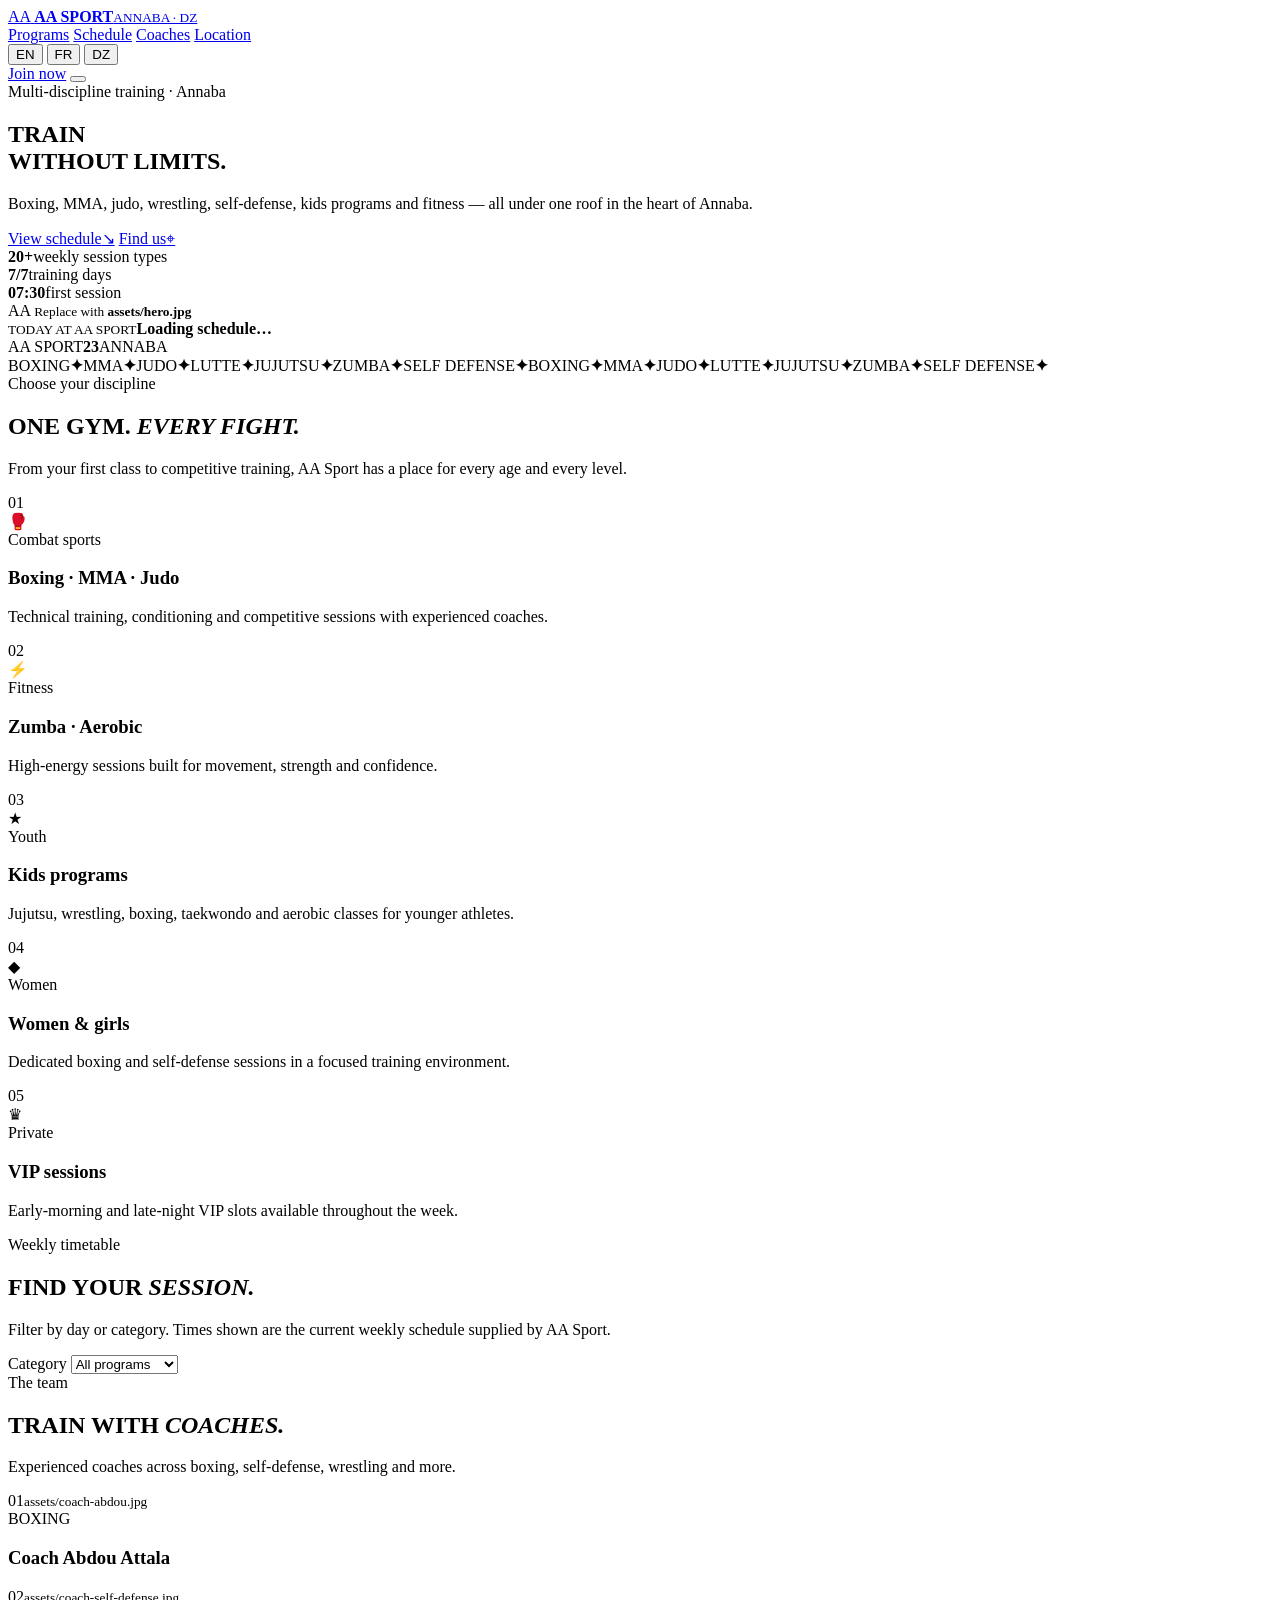
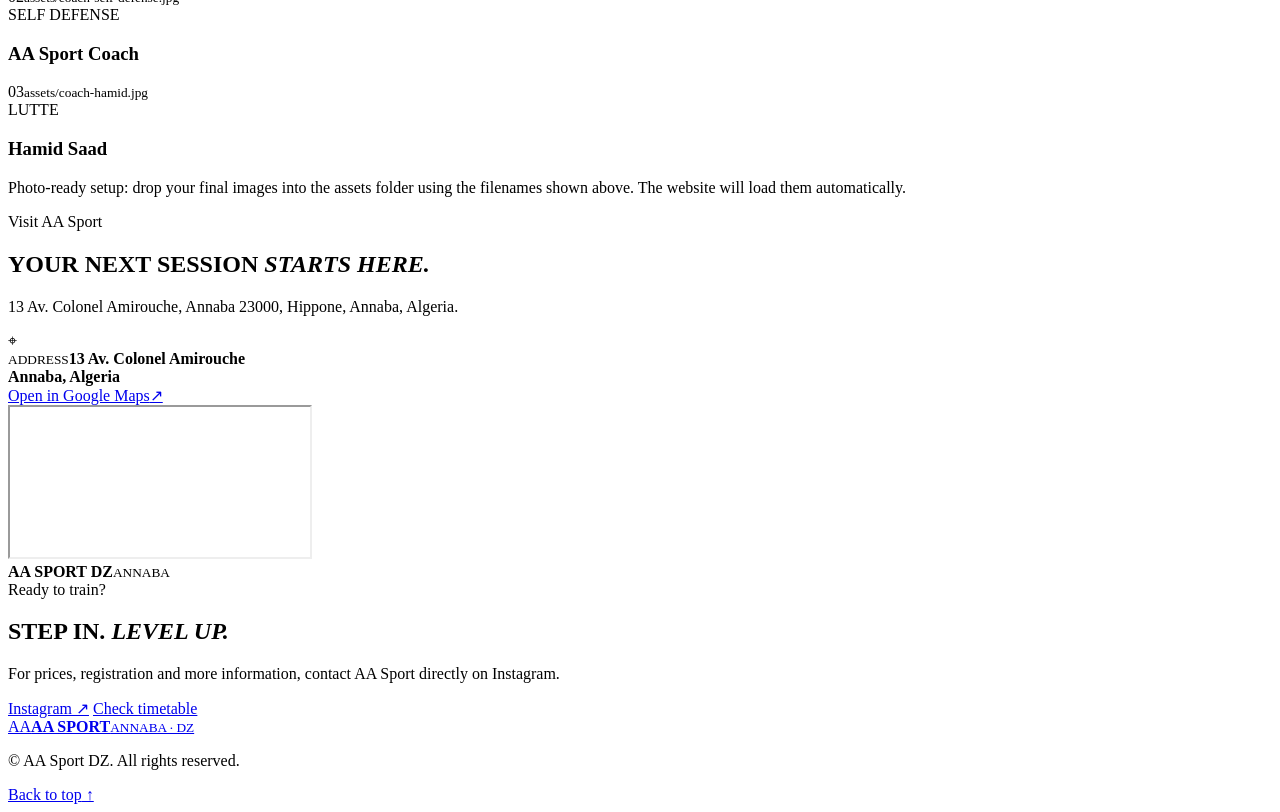
==== index.html @ ec50cbd8 "Build AA Sport DZ homepage" ====
<!DOCTYPE html>
<html lang="en" data-lang="en">
<head>
  <meta charset="UTF-8">
  <meta name="viewport" content="width=device-width, initial-scale=1.0">
  <meta name="theme-color" content="#f4c430">
  <meta name="description" content="AA Sport DZ — multi-discipline gym in Annaba, Algeria. Boxing, MMA, judo, lutte, jujutsu, self-defense, fitness, kids programs and VIP sessions.">
  <meta property="og:title" content="AA Sport DZ — Annaba">
  <meta property="og:description" content="Train stronger. Fight smarter. Multi-discipline gym in Annaba, Algeria.">
  <title>AA Sport DZ — Annaba</title>
  <link rel="preconnect" href="https://fonts.googleapis.com">
  <link rel="preconnect" href="https://fonts.gstatic.com" crossorigin>
  <link href="https://fonts.googleapis.com/css2?family=Bebas+Neue&family=DM+Sans:wght@400;500;600;700;800&display=swap" rel="stylesheet">
  <link rel="stylesheet" href="style.css">
</head>
<body>
  <div class="grain-overlay" aria-hidden="true"></div>
  <div class="ambient ambient-a" aria-hidden="true"></div>
  <div class="ambient ambient-b" aria-hidden="true"></div>

  <header class="site-header" id="top">
    <nav class="navigation shell" aria-label="Primary navigation">
      <a class="brand" href="#top" aria-label="AA Sport DZ home">
        <span class="brand-mark">AA</span>
        <span class="brand-copy"><strong>AA SPORT</strong><small>ANNABA · DZ</small></span>
      </a>

      <div class="nav-links" id="navLinks">
        <a href="#programs" data-i18n="navPrograms">Programs</a>
        <a href="#schedule" data-i18n="navSchedule">Schedule</a>
        <a href="#coaches" data-i18n="navCoaches">Coaches</a>
        <a href="#location" data-i18n="navLocation">Location</a>
      </div>

      <div class="nav-actions">
        <div class="lang-switcher" aria-label="Language selector">
          <button class="lang-btn active" data-lang="en" aria-label="English">EN</button>
          <button class="lang-btn" data-lang="fr" aria-label="Français">FR</button>
          <button class="lang-btn" data-lang="ar" aria-label="الدارجة الجزائرية">DZ</button>
        </div>
        <a class="nav-cta" href="#contact" data-i18n="joinNow">Join now</a>
        <button class="menu-toggle" id="menuToggle" aria-label="Open menu" aria-expanded="false"><span></span><span></span></button>
      </div>
    </nav>
  </header>

  <main>
    <section class="hero shell">
      <div class="hero-copy reveal">
        <div class="eyebrow"><span class="eyebrow-dot"></span><span data-i18n="heroEyebrow">Multi-discipline training · Annaba</span></div>
        <h1><span data-i18n="heroLine1">TRAIN</span><br><span class="gold" data-i18n="heroLine2">WITHOUT LIMITS.</span></h1>
        <p data-i18n="heroDesc">Boxing, MMA, judo, wrestling, self-defense, kids programs and fitness — all under one roof in the heart of Annaba.</p>
        <div class="hero-actions">
          <a href="#schedule" class="btn btn-primary"><span data-i18n="viewSchedule">View schedule</span><span aria-hidden="true">↘</span></a>
          <a href="#location" class="btn btn-ghost"><span data-i18n="findUs">Find us</span><span aria-hidden="true">⌖</span></a>
        </div>
        <div class="hero-meta">
          <div><strong>20+</strong><span data-i18n="sessionsWeek">weekly session types</span></div>
          <div><strong>7/7</strong><span data-i18n="openWeek">training days</span></div>
          <div><strong>07:30</strong><span data-i18n="firstSession">first session</span></div>
        </div>
      </div>

      <div class="hero-visual reveal">
        <div class="hero-photo image-slot" data-image="hero.jpg">
          <div class="image-placeholder">
            <span>AA</span>
            <small>Replace with <b>assets/hero.jpg</b></small>
          </div>
          <div class="hero-card">
            <span class="live-dot"></span>
            <div><small data-i18n="todayAt">TODAY AT AA SPORT</small><strong id="heroNextClass">Loading schedule…</strong></div>
          </div>
        </div>
        <div class="hero-stamp" aria-hidden="true"><span>AA SPORT</span><b>23</b><span>ANNABA</span></div>
      </div>
    </section>

    <section class="ticker" aria-hidden="true">
      <div class="ticker-track">
        <span>BOXING</span><b>✦</b><span>MMA</span><b>✦</b><span>JUDO</span><b>✦</b><span>LUTTE</span><b>✦</b><span>JUJUTSU</span><b>✦</b><span>ZUMBA</span><b>✦</b><span>SELF DEFENSE</span><b>✦</b><span>BOXING</span><b>✦</b><span>MMA</span><b>✦</b><span>JUDO</span><b>✦</b><span>LUTTE</span><b>✦</b><span>JUJUTSU</span><b>✦</b><span>ZUMBA</span><b>✦</b><span>SELF DEFENSE</span><b>✦</b>
      </div>
    </section>

    <section class="section shell" id="programs">
      <div class="section-head reveal">
        <div><span class="kicker" data-i18n="programKicker">Choose your discipline</span><h2 data-i18n="programTitle">ONE GYM. <em>EVERY FIGHT.</em></h2></div>
        <p data-i18n="programIntro">From your first class to competitive training, AA Sport has a place for every age and every level.</p>
      </div>

      <div class="program-grid">
        <article class="program-card program-card-large reveal">
          <div class="program-index">01</div><div class="program-icon">🥊</div>
          <div class="program-copy"><span data-i18n="combatLabel">Combat sports</span><h3 data-i18n="combatTitle">Boxing · MMA · Judo</h3><p data-i18n="combatText">Technical training, conditioning and competitive sessions with experienced coaches.</p></div>
        </article>
        <article class="program-card reveal">
          <div class="program-index">02</div><div class="program-icon">⚡</div>
          <div class="program-copy"><span data-i18n="fitnessLabel">Fitness</span><h3 data-i18n="fitnessTitle">Zumba · Aerobic</h3><p data-i18n="fitnessText">High-energy sessions built for movement, strength and confidence.</p></div>
        </article>
        <article class="program-card reveal">
          <div class="program-index">03</div><div class="program-icon">★</div>
          <div class="program-copy"><span data-i18n="kidsLabel">Youth</span><h3 data-i18n="kidsTitle">Kids programs</h3><p data-i18n="kidsText">Jujutsu, wrestling, boxing, taekwondo and aerobic classes for younger athletes.</p></div>
        </article>
        <article class="program-card reveal">
          <div class="program-index">04</div><div class="program-icon">◆</div>
          <div class="program-copy"><span data-i18n="womenLabel">Women</span><h3 data-i18n="womenTitle">Women & girls</h3><p data-i18n="womenText">Dedicated boxing and self-defense sessions in a focused training environment.</p></div>
        </article>
        <article class="program-card reveal">
          <div class="program-index">05</div><div class="program-icon">♛</div>
          <div class="program-copy"><span data-i18n="vipLabel">Private</span><h3 data-i18n="vipTitle">VIP sessions</h3><p data-i18n="vipText">Early-morning and late-night VIP slots available throughout the week.</p></div>
        </article>
      </div>
    </section>

    <section class="section schedule-section" id="schedule">
      <div class="shell">
        <div class="section-head schedule-heading reveal">
          <div><span class="kicker" data-i18n="scheduleKicker">Weekly timetable</span><h2 data-i18n="scheduleTitle">FIND YOUR <em>SESSION.</em></h2></div>
          <p data-i18n="scheduleIntro">Filter by day or category. Times shown are the current weekly schedule supplied by AA Sport.</p>
        </div>

        <div class="schedule-toolbar reveal">
          <div class="day-filters" id="dayFilters"></div>
          <label class="category-select">
            <span data-i18n="filterLabel">Category</span>
            <select id="categoryFilter">
              <option value="all" data-i18n="filterAll">All programs</option>
              <option value="kids" data-i18n="filterKids">Kids</option>
              <option value="women" data-i18n="filterWomen">Women / Girls</option>
              <option value="combat" data-i18n="filterCombat">Combat</option>
              <option value="fitness" data-i18n="filterFitness">Fitness</option>
              <option value="vip" data-i18n="filterVip">VIP</option>
            </select>
          </label>
        </div>

        <div class="schedule-grid reveal" id="scheduleGrid" aria-live="polite"></div>
      </div>
    </section>

    <section class="section shell" id="coaches">
      <div class="section-head reveal">
        <div><span class="kicker" data-i18n="coachesKicker">The team</span><h2 data-i18n="coachesTitle">TRAIN WITH <em>COACHES.</em></h2></div>
        <p data-i18n="coachesIntro">Experienced coaches across boxing, self-defense, wrestling and more.</p>
      </div>
      <div class="coach-grid">
        <article class="coach-card reveal">
          <div class="coach-photo image-slot" data-image="coach-abdou.jpg"><div class="image-placeholder"><span>01</span><small>assets/coach-abdou.jpg</small></div></div>
          <div class="coach-info"><span>BOXING</span><h3>Coach Abdou Attala</h3></div>
        </article>
        <article class="coach-card reveal">
          <div class="coach-photo image-slot" data-image="coach-self-defense.jpg"><div class="image-placeholder"><span>02</span><small>assets/coach-self-defense.jpg</small></div></div>
          <div class="coach-info"><span data-i18n="selfDefense">SELF DEFENSE</span><h3 data-i18n="coachPlaceholder">AA Sport Coach</h3></div>
        </article>
        <article class="coach-card reveal">
          <div class="coach-photo image-slot" data-image="coach-hamid.jpg"><div class="image-placeholder"><span>03</span><small>assets/coach-hamid.jpg</small></div></div>
          <div class="coach-info"><span>LUTTE</span><h3>Hamid Saad</h3></div>
        </article>
      </div>
      <p class="image-note reveal" data-i18n="imageNote">Photo-ready setup: drop your final images into the assets folder using the filenames shown above. The website will load them automatically.</p>
    </section>

    <section class="section location-section" id="location">
      <div class="shell location-grid">
        <div class="location-copy reveal">
          <span class="kicker" data-i18n="locationKicker">Visit AA Sport</span>
          <h2 data-i18n="locationTitle">YOUR NEXT SESSION <em>STARTS HERE.</em></h2>
          <p data-i18n="locationText">13 Av. Colonel Amirouche, Annaba 23000, Hippone, Annaba, Algeria.</p>
          <div class="address-card">
            <span class="address-icon">⌖</span>
            <div><small data-i18n="addressLabel">ADDRESS</small><strong>13 Av. Colonel Amirouche<br>Annaba, Algeria</strong></div>
          </div>
          <a class="btn btn-primary" href="https://www.google.com/maps/search/?api=1&query=13+Av.+Colonel+Amirouche,+Annaba,+Algeria" target="_blank" rel="noopener"><span data-i18n="openMaps">Open in Google Maps</span><span>↗</span></a>
        </div>
        <div class="map-wrap reveal">
          <iframe title="AA Sport DZ location map" loading="lazy" referrerpolicy="no-referrer-when-downgrade" src="https://www.google.com/maps?q=13%20Av.%20Colonel%20Amirouche%2C%20Annaba%2C%20Algeria&output=embed"></iframe>
          <div class="map-badge"><span class="live-dot"></span><b>AA SPORT DZ</b><small>ANNABA</small></div>
        </div>
      </div>
    </section>

    <section class="section contact-section shell" id="contact">
      <div class="contact-panel reveal">
        <div class="contact-copy"><span class="kicker" data-i18n="contactKicker">Ready to train?</span><h2 data-i18n="contactTitle">STEP IN. <em>LEVEL UP.</em></h2><p data-i18n="contactText">For prices, registration and more information, contact AA Sport directly on Instagram.</p></div>
        <div class="contact-actions">
          <a class="btn btn-dark" href="https://www.instagram.com/aa_sport_dz/" target="_blank" rel="noopener">Instagram <span>↗</span></a>
          <a class="btn btn-outline-dark" href="#schedule"><span data-i18n="checkTimetable">Check timetable</span></a>
        </div>
      </div>
    </section>
  </main>

  <footer class="footer">
    <div class="shell footer-inner">
      <a class="brand footer-brand" href="#top"><span class="brand-mark">AA</span><span class="brand-copy"><strong>AA SPORT</strong><small>ANNABA · DZ</small></span></a>
      <p>© <span id="year"></span> AA Sport DZ. <span data-i18n="rights">All rights reserved.</span></p>
      <a href="#top" class="back-top"><span data-i18n="backTop">Back to top</span> ↑</a>
    </div>
  </footer>

  <script src="script.js"></script>
</body>
</html>
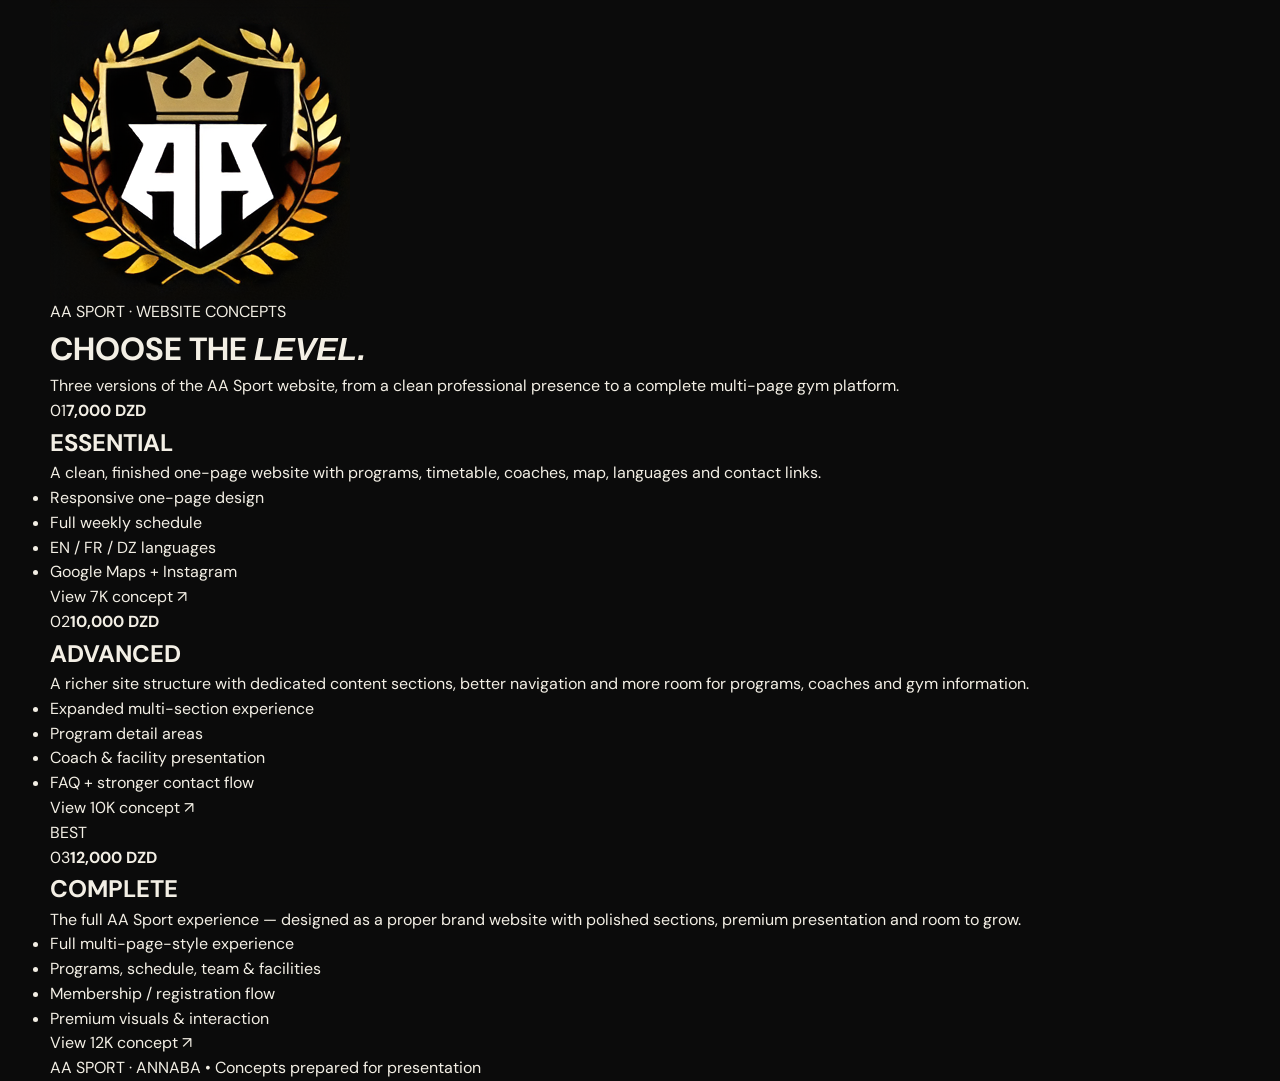
==== commit 69d4bf5c: "Turn root into AA Sport package selector" ====
--- a/index.html
+++ b/index.html
@@ -1,203 +1,54 @@
 <!DOCTYPE html>
-<html lang="en" data-lang="en">
+<html lang="en">
 <head>
   <meta charset="UTF-8">
-  <meta name="viewport" content="width=device-width, initial-scale=1.0">
-  <meta name="theme-color" content="#f4c430">
-  <meta name="description" content="AA Sport DZ — multi-discipline gym in Annaba, Algeria. Boxing, MMA, judo, lutte, jujutsu, self-defense, fitness, kids programs and VIP sessions.">
-  <meta property="og:title" content="AA Sport DZ — Annaba">
-  <meta property="og:description" content="Train stronger. Fight smarter. Multi-discipline gym in Annaba, Algeria.">
-  <title>AA Sport DZ — Annaba</title>
+  <meta name="viewport" content="width=device-width,initial-scale=1">
+  <meta name="theme-color" content="#090909">
+  <meta name="description" content="AA Sport website concept options">
+  <link rel="icon" href="assets/favicon.jpg">
+  <title>AA Sport — Website Concepts</title>
   <link rel="preconnect" href="https://fonts.googleapis.com">
   <link rel="preconnect" href="https://fonts.gstatic.com" crossorigin>
   <link href="https://fonts.googleapis.com/css2?family=Bebas+Neue&family=DM+Sans:wght@400;500;600;700;800&display=swap" rel="stylesheet">
   <link rel="stylesheet" href="style.css">
 </head>
-<body>
-  <div class="grain-overlay" aria-hidden="true"></div>
-  <div class="ambient ambient-a" aria-hidden="true"></div>
-  <div class="ambient ambient-b" aria-hidden="true"></div>
+<body class="chooser-page">
+  <main class="chooser shell">
+    <header class="chooser-head">
+      <img src="assets/Icon.png" class="chooser-logo" alt="AA Sport logo">
+      <span class="chooser-kicker">AA SPORT · WEBSITE CONCEPTS</span>
+      <h1>CHOOSE THE <em>LEVEL.</em></h1>
+      <p>Three versions of the AA Sport website, from a clean professional presence to a complete multi-page gym platform.</p>
+    </header>
 
-  <header class="site-header" id="top">
-    <nav class="navigation shell" aria-label="Primary navigation">
-      <a class="brand" href="#top" aria-label="AA Sport DZ home">
-        <span class="brand-mark">AA</span>
-        <span class="brand-copy"><strong>AA SPORT</strong><small>ANNABA · DZ</small></span>
+    <section class="package-grid" aria-label="Website packages">
+      <a class="package-card" href="basic.html">
+        <div class="package-top"><span>01</span><strong>7,000 DZD</strong></div>
+        <h2>ESSENTIAL</h2>
+        <p>A clean, finished one-page website with programs, timetable, coaches, map, languages and contact links.</p>
+        <ul><li>Responsive one-page design</li><li>Full weekly schedule</li><li>EN / FR / DZ languages</li><li>Google Maps + Instagram</li></ul>
+        <span class="package-open">View 7K concept ↗</span>
       </a>
 
-      <div class="nav-links" id="navLinks">
-        <a href="#programs" data-i18n="navPrograms">Programs</a>
-        <a href="#schedule" data-i18n="navSchedule">Schedule</a>
-        <a href="#coaches" data-i18n="navCoaches">Coaches</a>
-        <a href="#location" data-i18n="navLocation">Location</a>
-      </div>
+      <a class="package-card package-mid" href="advanced.html">
+        <div class="package-top"><span>02</span><strong>10,000 DZD</strong></div>
+        <h2>ADVANCED</h2>
+        <p>A richer site structure with dedicated content sections, better navigation and more room for programs, coaches and gym information.</p>
+        <ul><li>Expanded multi-section experience</li><li>Program detail areas</li><li>Coach & facility presentation</li><li>FAQ + stronger contact flow</li></ul>
+        <span class="package-open">View 10K concept ↗</span>
+      </a>
 
-      <div class="nav-actions">
-        <div class="lang-switcher" aria-label="Language selector">
-          <button class="lang-btn active" data-lang="en" aria-label="English">EN</button>
-          <button class="lang-btn" data-lang="fr" aria-label="Français">FR</button>
-          <button class="lang-btn" data-lang="ar" aria-label="الدارجة الجزائرية">DZ</button>
-        </div>
-        <a class="nav-cta" href="#contact" data-i18n="joinNow">Join now</a>
-        <button class="menu-toggle" id="menuToggle" aria-label="Open menu" aria-expanded="false"><span></span><span></span></button>
-      </div>
-    </nav>
-  </header>
-
-  <main>
-    <section class="hero shell">
-      <div class="hero-copy reveal">
-        <div class="eyebrow"><span class="eyebrow-dot"></span><span data-i18n="heroEyebrow">Multi-discipline training · Annaba</span></div>
-        <h1><span data-i18n="heroLine1">TRAIN</span><br><span class="gold" data-i18n="heroLine2">WITHOUT LIMITS.</span></h1>
-        <p data-i18n="heroDesc">Boxing, MMA, judo, wrestling, self-defense, kids programs and fitness — all under one roof in the heart of Annaba.</p>
-        <div class="hero-actions">
-          <a href="#schedule" class="btn btn-primary"><span data-i18n="viewSchedule">View schedule</span><span aria-hidden="true">↘</span></a>
-          <a href="#location" class="btn btn-ghost"><span data-i18n="findUs">Find us</span><span aria-hidden="true">⌖</span></a>
-        </div>
-        <div class="hero-meta">
-          <div><strong>20+</strong><span data-i18n="sessionsWeek">weekly session types</span></div>
-          <div><strong>7/7</strong><span data-i18n="openWeek">training days</span></div>
-          <div><strong>07:30</strong><span data-i18n="firstSession">first session</span></div>
-        </div>
-      </div>
-
-      <div class="hero-visual reveal">
-        <div class="hero-photo image-slot" data-image="hero.jpg">
-          <div class="image-placeholder">
-            <span>AA</span>
-            <small>Replace with <b>assets/hero.jpg</b></small>
-          </div>
-          <div class="hero-card">
-            <span class="live-dot"></span>
-            <div><small data-i18n="todayAt">TODAY AT AA SPORT</small><strong id="heroNextClass">Loading schedule…</strong></div>
-          </div>
-        </div>
-        <div class="hero-stamp" aria-hidden="true"><span>AA SPORT</span><b>23</b><span>ANNABA</span></div>
-      </div>
+      <a class="package-card package-best" href="premium.html">
+        <div class="best-badge">BEST</div>
+        <div class="package-top"><span>03</span><strong>12,000 DZD</strong></div>
+        <h2>COMPLETE</h2>
+        <p>The full AA Sport experience — designed as a proper brand website with polished sections, premium presentation and room to grow.</p>
+        <ul><li>Full multi-page-style experience</li><li>Programs, schedule, team & facilities</li><li>Membership / registration flow</li><li>Premium visuals & interaction</li></ul>
+        <span class="package-open">View 12K concept ↗</span>
+      </a>
     </section>
 
-    <section class="ticker" aria-hidden="true">
-      <div class="ticker-track">
-        <span>BOXING</span><b>✦</b><span>MMA</span><b>✦</b><span>JUDO</span><b>✦</b><span>LUTTE</span><b>✦</b><span>JUJUTSU</span><b>✦</b><span>ZUMBA</span><b>✦</b><span>SELF DEFENSE</span><b>✦</b><span>BOXING</span><b>✦</b><span>MMA</span><b>✦</b><span>JUDO</span><b>✦</b><span>LUTTE</span><b>✦</b><span>JUJUTSU</span><b>✦</b><span>ZUMBA</span><b>✦</b><span>SELF DEFENSE</span><b>✦</b>
-      </div>
-    </section>
-
-    <section class="section shell" id="programs">
-      <div class="section-head reveal">
-        <div><span class="kicker" data-i18n="programKicker">Choose your discipline</span><h2 data-i18n="programTitle">ONE GYM. <em>EVERY FIGHT.</em></h2></div>
-        <p data-i18n="programIntro">From your first class to competitive training, AA Sport has a place for every age and every level.</p>
-      </div>
-
-      <div class="program-grid">
-        <article class="program-card program-card-large reveal">
-          <div class="program-index">01</div><div class="program-icon">🥊</div>
-          <div class="program-copy"><span data-i18n="combatLabel">Combat sports</span><h3 data-i18n="combatTitle">Boxing · MMA · Judo</h3><p data-i18n="combatText">Technical training, conditioning and competitive sessions with experienced coaches.</p></div>
-        </article>
-        <article class="program-card reveal">
-          <div class="program-index">02</div><div class="program-icon">⚡</div>
-          <div class="program-copy"><span data-i18n="fitnessLabel">Fitness</span><h3 data-i18n="fitnessTitle">Zumba · Aerobic</h3><p data-i18n="fitnessText">High-energy sessions built for movement, strength and confidence.</p></div>
-        </article>
-        <article class="program-card reveal">
-          <div class="program-index">03</div><div class="program-icon">★</div>
-          <div class="program-copy"><span data-i18n="kidsLabel">Youth</span><h3 data-i18n="kidsTitle">Kids programs</h3><p data-i18n="kidsText">Jujutsu, wrestling, boxing, taekwondo and aerobic classes for younger athletes.</p></div>
-        </article>
-        <article class="program-card reveal">
-          <div class="program-index">04</div><div class="program-icon">◆</div>
-          <div class="program-copy"><span data-i18n="womenLabel">Women</span><h3 data-i18n="womenTitle">Women & girls</h3><p data-i18n="womenText">Dedicated boxing and self-defense sessions in a focused training environment.</p></div>
-        </article>
-        <article class="program-card reveal">
-          <div class="program-index">05</div><div class="program-icon">♛</div>
-          <div class="program-copy"><span data-i18n="vipLabel">Private</span><h3 data-i18n="vipTitle">VIP sessions</h3><p data-i18n="vipText">Early-morning and late-night VIP slots available throughout the week.</p></div>
-        </article>
-      </div>
-    </section>
-
-    <section class="section schedule-section" id="schedule">
-      <div class="shell">
-        <div class="section-head schedule-heading reveal">
-          <div><span class="kicker" data-i18n="scheduleKicker">Weekly timetable</span><h2 data-i18n="scheduleTitle">FIND YOUR <em>SESSION.</em></h2></div>
-          <p data-i18n="scheduleIntro">Filter by day or category. Times shown are the current weekly schedule supplied by AA Sport.</p>
-        </div>
-
-        <div class="schedule-toolbar reveal">
-          <div class="day-filters" id="dayFilters"></div>
-          <label class="category-select">
-            <span data-i18n="filterLabel">Category</span>
-            <select id="categoryFilter">
-              <option value="all" data-i18n="filterAll">All programs</option>
-              <option value="kids" data-i18n="filterKids">Kids</option>
-              <option value="women" data-i18n="filterWomen">Women / Girls</option>
-              <option value="combat" data-i18n="filterCombat">Combat</option>
-              <option value="fitness" data-i18n="filterFitness">Fitness</option>
-              <option value="vip" data-i18n="filterVip">VIP</option>
-            </select>
-          </label>
-        </div>
-
-        <div class="schedule-grid reveal" id="scheduleGrid" aria-live="polite"></div>
-      </div>
-    </section>
-
-    <section class="section shell" id="coaches">
-      <div class="section-head reveal">
-        <div><span class="kicker" data-i18n="coachesKicker">The team</span><h2 data-i18n="coachesTitle">TRAIN WITH <em>COACHES.</em></h2></div>
-        <p data-i18n="coachesIntro">Experienced coaches across boxing, self-defense, wrestling and more.</p>
-      </div>
-      <div class="coach-grid">
-        <article class="coach-card reveal">
-          <div class="coach-photo image-slot" data-image="coach-abdou.jpg"><div class="image-placeholder"><span>01</span><small>assets/coach-abdou.jpg</small></div></div>
-          <div class="coach-info"><span>BOXING</span><h3>Coach Abdou Attala</h3></div>
-        </article>
-        <article class="coach-card reveal">
-          <div class="coach-photo image-slot" data-image="coach-self-defense.jpg"><div class="image-placeholder"><span>02</span><small>assets/coach-self-defense.jpg</small></div></div>
-          <div class="coach-info"><span data-i18n="selfDefense">SELF DEFENSE</span><h3 data-i18n="coachPlaceholder">AA Sport Coach</h3></div>
-        </article>
-        <article class="coach-card reveal">
-          <div class="coach-photo image-slot" data-image="coach-hamid.jpg"><div class="image-placeholder"><span>03</span><small>assets/coach-hamid.jpg</small></div></div>
-          <div class="coach-info"><span>LUTTE</span><h3>Hamid Saad</h3></div>
-        </article>
-      </div>
-      <p class="image-note reveal" data-i18n="imageNote">Photo-ready setup: drop your final images into the assets folder using the filenames shown above. The website will load them automatically.</p>
-    </section>
-
-    <section class="section location-section" id="location">
-      <div class="shell location-grid">
-        <div class="location-copy reveal">
-          <span class="kicker" data-i18n="locationKicker">Visit AA Sport</span>
-          <h2 data-i18n="locationTitle">YOUR NEXT SESSION <em>STARTS HERE.</em></h2>
-          <p data-i18n="locationText">13 Av. Colonel Amirouche, Annaba 23000, Hippone, Annaba, Algeria.</p>
-          <div class="address-card">
-            <span class="address-icon">⌖</span>
-            <div><small data-i18n="addressLabel">ADDRESS</small><strong>13 Av. Colonel Amirouche<br>Annaba, Algeria</strong></div>
-          </div>
-          <a class="btn btn-primary" href="https://www.google.com/maps/search/?api=1&query=13+Av.+Colonel+Amirouche,+Annaba,+Algeria" target="_blank" rel="noopener"><span data-i18n="openMaps">Open in Google Maps</span><span>↗</span></a>
-        </div>
-        <div class="map-wrap reveal">
-          <iframe title="AA Sport DZ location map" loading="lazy" referrerpolicy="no-referrer-when-downgrade" src="https://www.google.com/maps?q=13%20Av.%20Colonel%20Amirouche%2C%20Annaba%2C%20Algeria&output=embed"></iframe>
-          <div class="map-badge"><span class="live-dot"></span><b>AA SPORT DZ</b><small>ANNABA</small></div>
-        </div>
-      </div>
-    </section>
-
-    <section class="section contact-section shell" id="contact">
-      <div class="contact-panel reveal">
-        <div class="contact-copy"><span class="kicker" data-i18n="contactKicker">Ready to train?</span><h2 data-i18n="contactTitle">STEP IN. <em>LEVEL UP.</em></h2><p data-i18n="contactText">For prices, registration and more information, contact AA Sport directly on Instagram.</p></div>
-        <div class="contact-actions">
-          <a class="btn btn-dark" href="https://www.instagram.com/aa_sport_dz/" target="_blank" rel="noopener">Instagram <span>↗</span></a>
-          <a class="btn btn-outline-dark" href="#schedule"><span data-i18n="checkTimetable">Check timetable</span></a>
-        </div>
-      </div>
-    </section>
+    <footer class="chooser-foot">AA SPORT · ANNABA <span>•</span> Concepts prepared for presentation</footer>
   </main>
-
-  <footer class="footer">
-    <div class="shell footer-inner">
-      <a class="brand footer-brand" href="#top"><span class="brand-mark">AA</span><span class="brand-copy"><strong>AA SPORT</strong><small>ANNABA · DZ</small></span></a>
-      <p>© <span id="year"></span> AA Sport DZ. <span data-i18n="rights">All rights reserved.</span></p>
-      <a href="#top" class="back-top"><span data-i18n="backTop">Back to top</span> ↑</a>
-    </div>
-  </footer>
-
-  <script src="script.js"></script>
 </body>
-</html>
+</html>
--- a/style.css
+++ b/style.css
@@ -0,0 +1,276 @@
+:root {
+  --bg: #0b0b0b;
+  --bg-soft: #121212;
+  --surface: #171717;
+  --surface-2: #202020;
+  --white: #fffdf7;
+  --text: #f3efe5;
+  --text-soft: #b7b0a2;
+  --muted: #81796c;
+  --gold: #f5c842;
+  --gold-2: #dba81d;
+  --gold-soft: rgba(245, 200, 66, .14);
+  --gold-faint: rgba(245, 200, 66, .06);
+  --line: rgba(255,255,255,.09);
+  --line-strong: rgba(245,200,66,.28);
+  --shadow: 0 24px 80px rgba(0,0,0,.36);
+  --shadow-gold: 0 18px 60px rgba(245,200,66,.18);
+  --radius-sm: 10px;
+  --radius: 18px;
+  --radius-lg: 28px;
+  --pill: 999px;
+  --display: 'Bebas Neue', Impact, sans-serif;
+  --body: 'DM Sans', 'Segoe UI', sans-serif;
+  --ease: .35s cubic-bezier(.22,.61,.36,1);
+  --bounce: .45s cubic-bezier(.34,1.56,.64,1);
+}
+
+*,*::before,*::after{box-sizing:border-box;margin:0;padding:0}
+html{scroll-behavior:smooth;background:var(--bg);scroll-padding-top:100px}
+body{font-family:var(--body);background:var(--bg);color:var(--text);line-height:1.55;overflow-x:hidden;-webkit-font-smoothing:antialiased}
+a{color:inherit;text-decoration:none}
+button,input,select{font:inherit}
+button{color:inherit}
+img{display:block;max-width:100%}
+::selection{background:var(--gold);color:#111}
+::-webkit-scrollbar{width:8px}
+::-webkit-scrollbar-track{background:#0a0a0a}
+::-webkit-scrollbar-thumb{background:#3b3423;border-radius:20px}
+::-webkit-scrollbar-thumb:hover{background:var(--gold-2)}
+
+.shell{width:min(1180px,calc(100% - 40px));margin-inline:auto;position:relative;z-index:2}
+.grain-overlay{position:fixed;inset:0;pointer-events:none;z-index:99;opacity:.035;mix-blend-mode:screen;background-image:url("data:image/svg+xml,%3Csvg viewBox='0 0 256 256' xmlns='http://www.w3.org/2000/svg'%3E%3Cfilter id='n'%3E%3CfeTurbulence type='fractalNoise' baseFrequency='.8' numOctaves='4' stitchTiles='stitch'/%3E%3C/filter%3E%3Crect width='100%25' height='100%25' filter='url(%23n)'/%3E%3C/svg%3E")}
+.ambient{position:fixed;border-radius:50%;filter:blur(110px);pointer-events:none;opacity:.1;z-index:0}
+.ambient-a{width:420px;height:420px;background:var(--gold);right:-180px;top:110px}
+.ambient-b{width:300px;height:300px;background:#8d6110;left:-160px;top:680px}
+
+.site-header{position:fixed;left:0;right:0;top:18px;z-index:50;pointer-events:none}
+.navigation{height:70px;display:flex;align-items:center;justify-content:space-between;gap:24px;padding:9px 10px 9px 13px;border:1px solid var(--line);background:rgba(12,12,12,.72);backdrop-filter:blur(20px);-webkit-backdrop-filter:blur(20px);border-radius:var(--pill);box-shadow:0 14px 50px rgba(0,0,0,.28);pointer-events:auto}
+.brand{display:flex;align-items:center;gap:10px;min-width:max-content}
+.brand-mark{display:grid;place-items:center;width:46px;height:46px;border-radius:50%;font-family:var(--display);font-size:1.5rem;letter-spacing:.02em;background:linear-gradient(145deg,#ffe984,var(--gold-2));color:#111;box-shadow:inset 0 1px 0 rgba(255,255,255,.65),0 8px 25px rgba(245,200,66,.14);border:1px solid #f7dc6b}
+.brand-copy{display:flex;flex-direction:column;line-height:1}
+.brand-copy strong{font-size:.92rem;letter-spacing:.08em}
+.brand-copy small{font-size:.58rem;letter-spacing:.18em;color:var(--muted);margin-top:5px}
+.nav-links{display:flex;align-items:center;gap:4px;margin-left:auto}
+.nav-links a{font-size:.82rem;color:var(--text-soft);font-weight:600;padding:10px 14px;border-radius:var(--pill);transition:var(--ease)}
+.nav-links a:hover{background:var(--surface-2);color:var(--white)}
+.nav-actions{display:flex;align-items:center;gap:8px}
+.lang-switcher{display:flex;align-items:center;padding:4px;background:#0d0d0d;border:1px solid var(--line);border-radius:var(--pill)}
+.lang-btn{border:0;background:transparent;padding:7px 9px;border-radius:var(--pill);font-size:.67rem;font-weight:800;letter-spacing:.05em;color:var(--muted);cursor:pointer;transition:var(--ease)}
+.lang-btn:hover{color:var(--white)}
+.lang-btn.active{background:var(--gold);color:#111}
+.nav-cta{padding:12px 18px;border-radius:var(--pill);font-size:.8rem;font-weight:800;background:var(--gold);color:#111;transition:var(--ease)}
+.nav-cta:hover{transform:translateY(-1px);background:#ffda58;box-shadow:0 8px 30px rgba(245,200,66,.25)}
+.menu-toggle{display:none;width:44px;height:44px;border:0;border-radius:50%;background:var(--surface-2);cursor:pointer;place-content:center;gap:5px}
+.menu-toggle span{display:block;width:18px;height:1.5px;background:var(--white);transition:var(--ease)}
+
+.hero{min-height:100svh;display:grid;grid-template-columns:1.04fr .96fr;align-items:center;gap:64px;padding-top:145px;padding-bottom:80px}
+.hero-copy{padding-top:14px}
+.eyebrow,.kicker{display:inline-flex;align-items:center;gap:10px;text-transform:uppercase;letter-spacing:.16em;font-size:.7rem;font-weight:800;color:var(--gold)}
+.eyebrow{margin-bottom:20px}
+.eyebrow-dot,.live-dot{width:7px;height:7px;border-radius:50%;background:var(--gold);box-shadow:0 0 0 5px var(--gold-soft)}
+.hero h1,.section-head h2,.location-copy h2,.contact-copy h2{font-family:var(--display);font-weight:400;line-height:.88;letter-spacing:.01em}
+.hero h1{font-size:clamp(4.8rem,9vw,8.8rem);margin-bottom:26px;max-width:800px}
+.gold,.section-head h2 em,.location-copy h2 em,.contact-copy h2 em{color:var(--gold);font-style:normal}
+.hero-copy>p{font-size:1.02rem;color:var(--text-soft);max-width:590px;line-height:1.8}
+.hero-actions{display:flex;gap:12px;flex-wrap:wrap;margin-top:32px}
+.btn{display:inline-flex;align-items:center;justify-content:center;gap:12px;min-height:52px;padding:0 23px;border-radius:var(--pill);font-size:.84rem;font-weight:800;transition:var(--ease);border:1px solid transparent}
+.btn-primary{background:var(--gold);color:#111;box-shadow:var(--shadow-gold)}
+.btn-primary:hover{transform:translateY(-2px);background:#ffdb61;box-shadow:0 20px 70px rgba(245,200,66,.25)}
+.btn-ghost{border-color:var(--line);background:rgba(255,255,255,.025);color:var(--white)}
+.btn-ghost:hover{border-color:var(--line-strong);background:var(--gold-faint)}
+.btn-dark{background:#111;color:#fff}
+.btn-outline-dark{border-color:rgba(17,17,17,.2);color:#111}
+.btn-outline-dark:hover{background:rgba(17,17,17,.08)}
+.hero-meta{display:flex;gap:28px;margin-top:44px;padding-top:25px;border-top:1px solid var(--line);max-width:590px}
+.hero-meta div{display:flex;flex-direction:column;gap:3px}
+.hero-meta strong{font-family:var(--display);font-size:1.75rem;font-weight:400;color:var(--white);letter-spacing:.04em}
+.hero-meta span{font-size:.69rem;color:var(--muted);text-transform:uppercase;letter-spacing:.08em}
+.hero-visual{position:relative;min-width:0}
+.hero-photo{position:relative;min-height:650px;border-radius:var(--radius-lg);overflow:hidden;border:1px solid var(--line-strong);background:linear-gradient(160deg,#2a2519,#111 48%,#1a1508);box-shadow:var(--shadow)}
+.hero-photo::before{content:"";position:absolute;inset:0;background:linear-gradient(to top,rgba(0,0,0,.82),transparent 55%),radial-gradient(circle at 75% 18%,rgba(245,200,66,.16),transparent 35%);z-index:1;pointer-events:none}
+.image-slot.has-image{background-position:center;background-size:cover;background-repeat:no-repeat}
+.image-slot.has-image .image-placeholder{opacity:0}
+.image-placeholder{position:absolute;inset:0;display:grid;place-content:center;text-align:center;gap:8px;color:var(--muted);transition:opacity .4s ease}
+.image-placeholder span{font-family:var(--display);font-size:7rem;line-height:1;color:rgba(245,200,66,.13)}
+.image-placeholder small{font-size:.68rem;letter-spacing:.08em;text-transform:uppercase}
+.image-placeholder b{color:var(--gold);font-weight:700}
+.hero-card{position:absolute;left:24px;right:24px;bottom:24px;z-index:3;display:flex;align-items:center;gap:14px;padding:17px 18px;border:1px solid rgba(255,255,255,.13);border-radius:16px;background:rgba(8,8,8,.6);backdrop-filter:blur(18px)}
+.hero-card>div{display:flex;flex-direction:column;gap:4px}
+.hero-card small{font-size:.6rem;letter-spacing:.14em;color:var(--text-soft)}
+.hero-card strong{font-size:.93rem}
+.hero-stamp{position:absolute;width:112px;height:112px;right:-24px;top:58px;border-radius:50%;background:var(--gold);color:#111;display:flex;flex-direction:column;align-items:center;justify-content:center;transform:rotate(8deg);box-shadow:0 20px 50px rgba(0,0,0,.3);border:4px solid #111;outline:1px solid var(--gold)}
+.hero-stamp span{font-size:.55rem;font-weight:900;letter-spacing:.12em}
+.hero-stamp b{font-family:var(--display);font-size:2.6rem;line-height:.9;font-weight:400}
+
+.ticker{overflow:hidden;background:var(--gold);color:#111;border-block:1px solid rgba(0,0,0,.12);transform:rotate(-1deg) scale(1.02);transform-origin:center;padding:12px 0}
+.ticker-track{width:max-content;display:flex;align-items:center;gap:24px;animation:ticker 28s linear infinite;font-family:var(--display);font-size:1.45rem;letter-spacing:.08em}
+.ticker-track b{font-family:var(--body);font-size:.7rem}
+@keyframes ticker{to{transform:translateX(-50%)}}
+
+.section{padding:110px 0}
+.section-head{display:flex;align-items:end;justify-content:space-between;gap:40px;margin-bottom:48px}
+.section-head>div{max-width:760px}
+.section-head h2,.location-copy h2,.contact-copy h2{font-size:clamp(3.6rem,7vw,6.3rem);margin-top:10px}
+.section-head>p{max-width:380px;color:var(--text-soft);font-size:.92rem;line-height:1.75;margin-bottom:4px}
+.program-grid{display:grid;grid-template-columns:repeat(2,1fr);gap:14px}
+.program-card{position:relative;min-height:260px;padding:26px;border:1px solid var(--line);border-radius:var(--radius);background:linear-gradient(150deg,rgba(255,255,255,.04),rgba(255,255,255,.015));overflow:hidden;transition:var(--ease);display:flex;flex-direction:column;justify-content:space-between}
+.program-card::after{content:"";position:absolute;width:180px;height:180px;border-radius:50%;right:-110px;bottom:-120px;background:var(--gold);filter:blur(25px);opacity:.06;transition:var(--ease)}
+.program-card:hover{transform:translateY(-4px);border-color:var(--line-strong);background:linear-gradient(150deg,var(--gold-faint),rgba(255,255,255,.02))}
+.program-card:hover::after{opacity:.13;transform:scale(1.35)}
+.program-card-large{grid-row:span 2;min-height:534px;background:linear-gradient(150deg,rgba(245,200,66,.13),rgba(255,255,255,.02))}
+.program-index{position:absolute;top:22px;right:24px;font-family:var(--display);color:var(--muted);font-size:1.1rem}
+.program-icon{font-size:2rem;filter:grayscale(.25)}
+.program-card-large .program-icon{font-size:4rem}
+.program-copy span{font-size:.62rem;text-transform:uppercase;letter-spacing:.16em;color:var(--gold);font-weight:800}
+.program-copy h3{font-family:var(--display);font-size:2.3rem;line-height:1;margin:8px 0 9px;font-weight:400}
+.program-card-large .program-copy h3{font-size:4rem;max-width:400px}
+.program-copy p{font-size:.82rem;color:var(--text-soft);max-width:430px;line-height:1.65}
+
+.schedule-section{background:var(--white);color:#151515;position:relative;overflow:hidden}
+.schedule-section::before{content:"";position:absolute;inset:0;background:radial-gradient(circle at 12% 18%,rgba(245,200,66,.22),transparent 25%),linear-gradient(90deg,transparent 49.9%,rgba(0,0,0,.025) 50%,transparent 50.1%);background-size:auto,90px 90px;pointer-events:none}
+.schedule-heading .kicker{color:#a77b00}
+.schedule-heading h2 em{color:#c38f00}
+.schedule-heading>p{color:#5f5b53}
+.schedule-toolbar{display:flex;align-items:end;justify-content:space-between;gap:20px;margin-bottom:28px}
+.day-filters{display:flex;flex-wrap:wrap;gap:7px}
+.day-filter{border:1px solid rgba(17,17,17,.12);background:#fff;padding:10px 14px;border-radius:var(--pill);font-size:.72rem;font-weight:800;cursor:pointer;transition:var(--ease);color:#5f5a51}
+.day-filter:hover{border-color:rgba(17,17,17,.25);color:#111}
+.day-filter.active{background:#111;color:#fff;border-color:#111}
+.category-select{display:flex;flex-direction:column;gap:6px;min-width:190px}
+.category-select span{font-size:.6rem;font-weight:900;letter-spacing:.14em;text-transform:uppercase;color:#7a7469}
+.category-select select{appearance:none;border:1px solid rgba(17,17,17,.14);border-radius:12px;background:#fff;padding:11px 36px 11px 12px;color:#111;font-weight:700;font-size:.78rem;outline:0;background-image:linear-gradient(45deg,transparent 50%,#111 50%),linear-gradient(135deg,#111 50%,transparent 50%);background-position:calc(100% - 16px) 16px,calc(100% - 11px) 16px;background-size:5px 5px,5px 5px;background-repeat:no-repeat}
+.schedule-grid{display:grid;grid-template-columns:repeat(3,1fr);gap:10px}
+.session-card{min-height:138px;padding:17px 18px;border:1px solid rgba(17,17,17,.1);border-radius:15px;background:rgba(255,255,255,.82);display:flex;flex-direction:column;justify-content:space-between;gap:18px;transition:var(--ease);box-shadow:0 10px 30px rgba(0,0,0,.035)}
+.session-card:hover{transform:translateY(-2px);border-color:rgba(195,143,0,.35);box-shadow:0 15px 35px rgba(0,0,0,.07)}
+.session-top{display:flex;align-items:flex-start;justify-content:space-between;gap:12px}
+.session-time{font-family:var(--display);font-size:1.7rem;line-height:1}
+.session-day{font-size:.6rem;text-transform:uppercase;letter-spacing:.13em;font-weight:900;color:#8c857a}
+.session-name{font-weight:850;font-size:.94rem}
+.session-tag{display:inline-flex;align-items:center;align-self:flex-start;padding:5px 8px;border-radius:var(--pill);background:#f3efe5;color:#766d5e;font-size:.56rem;font-weight:900;text-transform:uppercase;letter-spacing:.09em}
+.session-tag.vip{background:#111;color:var(--gold)}
+.empty-state{grid-column:1/-1;padding:60px 20px;text-align:center;border:1px dashed rgba(17,17,17,.15);border-radius:18px;color:#756f65}
+
+.coach-grid{display:grid;grid-template-columns:repeat(3,1fr);gap:14px}
+.coach-card{border:1px solid var(--line);border-radius:var(--radius);background:var(--surface);overflow:hidden;transition:var(--ease)}
+.coach-card:hover{transform:translateY(-4px);border-color:var(--line-strong);box-shadow:var(--shadow)}
+.coach-photo{position:relative;aspect-ratio:4/5;background:linear-gradient(145deg,#242017,#0f0f0f);overflow:hidden}
+.coach-photo::after{content:"";position:absolute;inset:0;background:linear-gradient(to top,rgba(0,0,0,.5),transparent 50%);pointer-events:none}
+.coach-photo .image-placeholder span{font-size:5rem}
+.coach-info{padding:18px 19px 22px}
+.coach-info span{font-size:.58rem;font-weight:900;color:var(--gold);letter-spacing:.15em}
+.coach-info h3{font-family:var(--display);font-size:2rem;line-height:1.05;font-weight:400;margin-top:5px}
+.image-note{margin-top:17px;padding-left:13px;border-left:2px solid var(--gold);color:var(--muted);font-size:.72rem;max-width:780px}
+
+.location-section{background:#111;border-block:1px solid var(--line)}
+.location-grid{display:grid;grid-template-columns:.8fr 1.2fr;gap:56px;align-items:center}
+.location-copy h2{margin:10px 0 20px}
+.location-copy>p{color:var(--text-soft);max-width:430px;line-height:1.75}
+.address-card{display:flex;gap:14px;align-items:flex-start;margin:28px 0;padding:18px;border:1px solid var(--line);border-radius:15px;background:rgba(255,255,255,.025);max-width:430px}
+.address-icon{display:grid;place-items:center;width:38px;height:38px;border-radius:50%;background:var(--gold);color:#111;font-size:1.1rem;flex:0 0 auto}
+.address-card div{display:flex;flex-direction:column;gap:4px}
+.address-card small{font-size:.58rem;letter-spacing:.15em;color:var(--muted);font-weight:800}
+.address-card strong{font-size:.84rem;line-height:1.55}
+.map-wrap{position:relative;min-height:520px;border-radius:var(--radius-lg);overflow:hidden;border:1px solid var(--line-strong);box-shadow:var(--shadow)}
+.map-wrap iframe{position:absolute;inset:0;width:100%;height:100%;border:0;filter:grayscale(1) contrast(1.05) brightness(.85)}
+.map-wrap::after{content:"";position:absolute;inset:0;pointer-events:none;border:1px solid rgba(245,200,66,.16);border-radius:inherit;box-shadow:inset 0 0 90px rgba(245,200,66,.07)}
+.map-badge{position:absolute;left:20px;bottom:20px;z-index:2;padding:12px 14px;background:#111;border:1px solid var(--line-strong);border-radius:13px;display:grid;grid-template-columns:auto 1fr;column-gap:10px;align-items:center;box-shadow:var(--shadow)}
+.map-badge .live-dot{grid-row:1/3}
+.map-badge b{font-size:.72rem;letter-spacing:.08em}
+.map-badge small{font-size:.55rem;letter-spacing:.15em;color:var(--muted)}
+
+.contact-section{padding-top:110px;padding-bottom:110px}
+.contact-panel{position:relative;overflow:hidden;display:flex;align-items:center;justify-content:space-between;gap:40px;padding:50px 54px;border-radius:var(--radius-lg);background:linear-gradient(135deg,#ffe57c,var(--gold));color:#111;box-shadow:var(--shadow-gold)}
+.contact-panel::after{content:"AA";position:absolute;right:4%;top:50%;transform:translateY(-50%);font-family:var(--display);font-size:18rem;color:rgba(17,17,17,.05);line-height:.8;pointer-events:none}
+.contact-copy{position:relative;z-index:1}
+.contact-copy .kicker{color:#6f5200}
+.contact-copy h2{font-size:clamp(3.8rem,6vw,5.8rem);margin:7px 0 14px}
+.contact-copy h2 em{color:#111;opacity:.65}
+.contact-copy p{max-width:570px;color:rgba(17,17,17,.68);font-size:.88rem}
+.contact-actions{position:relative;z-index:1;display:flex;flex-direction:column;gap:10px;min-width:210px}
+
+.footer{border-top:1px solid var(--line);padding:32px 0;background:#080808}
+.footer-inner{display:flex;align-items:center;justify-content:space-between;gap:24px}
+.footer-brand .brand-mark{width:38px;height:38px;font-size:1.25rem}
+.footer p,.back-top{font-size:.68rem;color:var(--muted)}
+.back-top{transition:var(--ease)}
+.back-top:hover{color:var(--gold)}
+
+.reveal{opacity:0;transform:translateY(24px);transition:opacity .75s ease,transform .75s cubic-bezier(.2,.8,.2,1)}
+.reveal.visible{opacity:1;transform:none}
+
+html[dir="rtl"] body{font-family:'Segoe UI',Tahoma,var(--body)}
+html[dir="rtl"] .hero h1,html[dir="rtl"] .section-head h2,html[dir="rtl"] .location-copy h2,html[dir="rtl"] .contact-copy h2,html[dir="rtl"] .program-copy h3,html[dir="rtl"] .coach-info h3{font-family:'Arial Black',Tahoma,sans-serif;letter-spacing:0;line-height:1.12}
+html[dir="rtl"] .hero-card,html[dir="rtl"] .address-card{direction:rtl}
+html[dir="rtl"] .image-note{padding-left:0;padding-right:13px;border-left:0;border-right:2px solid var(--gold)}
+
+@media(max-width:980px){
+  .nav-links{display:none;position:absolute;top:78px;left:0;right:0;padding:12px;background:rgba(11,11,11,.96);border:1px solid var(--line);border-radius:20px;box-shadow:var(--shadow);flex-direction:column;align-items:stretch}
+  .nav-links.open{display:flex}
+  .nav-links a{padding:13px 16px}
+  .menu-toggle{display:grid}
+  .nav-cta{display:none}
+  .hero{grid-template-columns:1fr;gap:48px;padding-top:150px}
+  .hero-copy{max-width:760px}
+  .hero-visual{max-width:720px;width:100%;margin-inline:auto}
+  .hero-photo{min-height:600px}
+  .hero-stamp{right:15px}
+  .section-head{align-items:flex-start;flex-direction:column;gap:18px}
+  .section-head>p{max-width:640px}
+  .schedule-grid{grid-template-columns:repeat(2,1fr)}
+  .location-grid{grid-template-columns:1fr;gap:36px}
+  .map-wrap{min-height:460px}
+}
+
+@media(max-width:720px){
+  .shell{width:min(100% - 24px,1180px)}
+  .site-header{top:10px}
+  .navigation{height:62px;padding:7px 8px 7px 10px}
+  .brand-mark{width:40px;height:40px;font-size:1.3rem}
+  .brand-copy strong{font-size:.8rem}.brand-copy small{font-size:.52rem}
+  .lang-btn{padding:6px 7px;font-size:.61rem}
+  .menu-toggle{width:40px;height:40px}
+  .hero{padding-top:118px;padding-bottom:58px;min-height:auto;gap:36px}
+  .hero h1{font-size:clamp(4rem,19vw,6.5rem)}
+  .hero-copy>p{font-size:.94rem}
+  .hero-meta{gap:18px;justify-content:space-between}
+  .hero-meta strong{font-size:1.5rem}.hero-meta span{font-size:.56rem}
+  .hero-photo{min-height:510px}
+  .hero-stamp{width:92px;height:92px;top:30px;right:-5px}.hero-stamp b{font-size:2.1rem}
+  .section{padding:76px 0}
+  .section-head{margin-bottom:32px}
+  .section-head h2,.location-copy h2,.contact-copy h2{font-size:clamp(3.4rem,17vw,5.2rem)}
+  .program-grid{grid-template-columns:1fr}
+  .program-card,.program-card-large{min-height:250px;grid-row:auto}
+  .program-card-large{min-height:390px}
+  .program-card-large .program-copy h3{font-size:3.2rem}
+  .schedule-toolbar{align-items:stretch;flex-direction:column}
+  .day-filters{display:grid;grid-template-columns:repeat(4,1fr)}
+  .day-filter{padding:9px 5px;text-align:center}
+  .category-select{width:100%}
+  .schedule-grid{grid-template-columns:1fr}
+  .coach-grid{grid-template-columns:1fr}
+  .coach-photo{aspect-ratio:1/1}
+  .location-grid{gap:28px}
+  .map-wrap{min-height:390px}
+  .contact-panel{padding:36px 25px;align-items:stretch;flex-direction:column}
+  .contact-panel::after{font-size:11rem;top:27%;right:-5%}
+  .contact-actions{min-width:0;flex-direction:row;flex-wrap:wrap}
+  .contact-actions .btn{flex:1}
+  .footer-inner{flex-direction:column;text-align:center}
+}
+
+@media(max-width:480px){
+  .brand-copy{display:none}
+  .hero-actions .btn{flex:1}
+  .hero-photo{min-height:440px}
+  .hero-card{left:14px;right:14px;bottom:14px;padding:14px}
+  .day-filters{grid-template-columns:repeat(2,1fr)}
+  .contact-actions{flex-direction:column}
+}
+
+@media(prefers-reduced-motion:reduce){
+  html{scroll-behavior:auto}
+  *,*::before,*::after{animation-duration:.01ms!important;animation-iteration-count:1!important;transition-duration:.01ms!important}
+  .reveal{opacity:1;transform:none}
+}
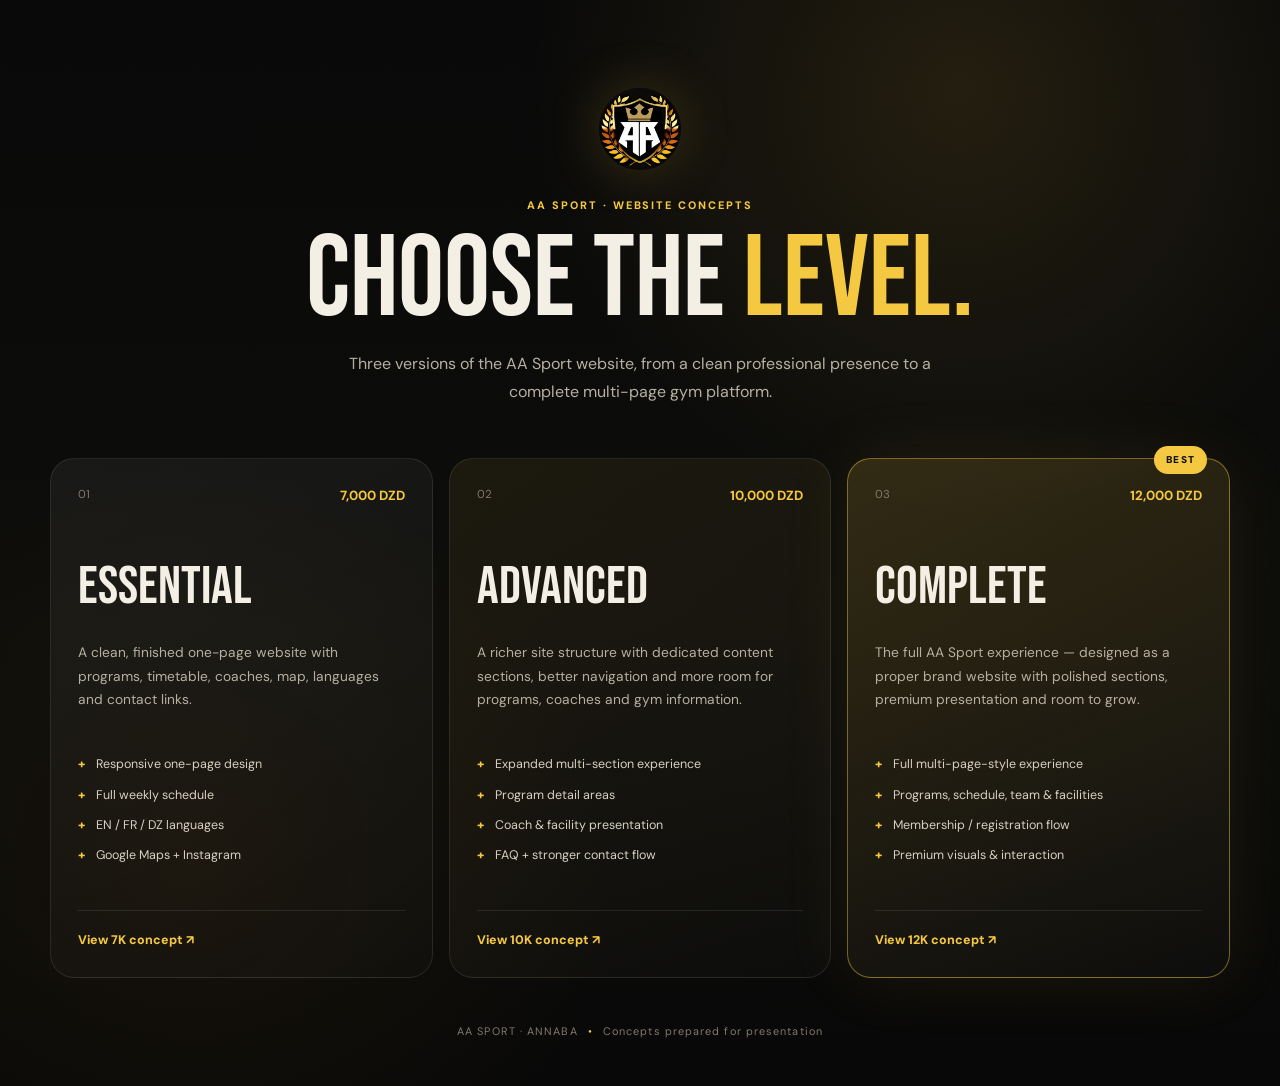
==== commit a3d94acb: "Style package selector homepage" ====
--- a/index.html
+++ b/index.html
@@ -11,6 +11,7 @@
   <link rel="preconnect" href="https://fonts.gstatic.com" crossorigin>
   <link href="https://fonts.googleapis.com/css2?family=Bebas+Neue&family=DM+Sans:wght@400;500;600;700;800&display=swap" rel="stylesheet">
   <link rel="stylesheet" href="style.css">
+  <link rel="stylesheet" href="proposal.css">
 </head>
 <body class="chooser-page">
   <main class="chooser shell">
--- a/proposal.css
+++ b/proposal.css
@@ -0,0 +1,16 @@
+/* Refinements and proposal pages */
+.chooser-page,.concept-page{background:#090909;background-image:radial-gradient(circle at 75% 8%,rgba(245,200,66,.11),transparent 31%),radial-gradient(circle at 15% 80%,rgba(164,112,16,.08),transparent 30%),linear-gradient(180deg,#090909,#0d0d0b 58%,#080808);min-height:100vh}
+.chooser-page:before,.concept-page:before{content:"";position:fixed;inset:0;pointer-events:none;background:linear-gradient(rgba(255,255,255,.012) 1px,transparent 1px),linear-gradient(90deg,rgba(255,255,255,.012) 1px,transparent 1px);background-size:64px 64px;mask-image:linear-gradient(to bottom,rgba(0,0,0,.5),transparent 70%)}
+.brand-logo{width:46px;height:46px;object-fit:cover;border-radius:50%;border:1px solid rgba(245,200,66,.45);box-shadow:0 0 26px rgba(245,200,66,.12)}
+.hero-photo-real{background-image:linear-gradient(to top,rgba(0,0,0,.62),transparent 55%),url('assets/hero.png');background-size:cover;background-position:center}
+.hero-photo-real:before{background:linear-gradient(to top,rgba(0,0,0,.55),transparent 62%),radial-gradient(circle at 75% 18%,rgba(245,200,66,.08),transparent 36%)}
+.hero-stamp-wide{width:138px;height:138px;right:-18px;padding:18px;text-align:center;transform:rotate(5deg)}.hero-stamp-wide b{font-size:2rem;line-height:.9}.hero-stamp-wide span{font-size:.62rem}
+.useful-programs .program-card{min-height:300px}.useful-programs .program-card-large{min-height:614px}.program-tags{display:flex;flex-wrap:wrap;gap:7px;margin-top:18px}.program-tags b{font-family:var(--body);font-size:.65rem;letter-spacing:.03em;padding:7px 10px;border:1px solid var(--line-strong);border-radius:999px;color:var(--text-soft);font-weight:700}.text-link{display:inline-block;margin-top:20px;color:var(--gold);font-size:.78rem;font-weight:800}.program-detail{display:flex;flex-direction:column;gap:3px;margin-top:18px;padding-top:15px;border-top:1px solid var(--line)}.program-detail strong{font-size:.78rem}.program-detail span{font-size:.69rem;color:var(--muted)}
+.coach-roster{display:grid;grid-template-columns:repeat(3,1fr);gap:14px}.coach-feature,.coach-more{min-height:220px;padding:26px;border:1px solid var(--line);border-radius:var(--radius);background:linear-gradient(145deg,rgba(255,255,255,.04),rgba(255,255,255,.015));display:flex;flex-direction:column;justify-content:space-between}.coach-avatar{width:66px;height:66px;display:grid;place-items:center;border-radius:50%;background:linear-gradient(145deg,#ffe98a,var(--gold-2));color:#111;font-family:var(--display);font-size:1.7rem}.coach-feature span{color:var(--gold);font-size:.62rem;font-weight:800;letter-spacing:.14em}.coach-feature h3,.coach-more h3{font-family:var(--display);font-size:2rem;font-weight:400;margin-top:5px}.coach-feature p,.coach-more p{font-size:.78rem;color:var(--text-soft)}.coach-more{border-color:var(--line-strong);background:linear-gradient(145deg,var(--gold-faint),rgba(255,255,255,.02))}.coach-more>span{font-family:var(--display);font-size:4rem;color:var(--gold);line-height:1}
+/* chooser */
+.chooser{padding:88px 0 46px}.chooser-head{max-width:800px;margin:0 auto 52px;text-align:center}.chooser-logo{width:82px;height:82px;border-radius:50%;object-fit:cover;margin:0 auto 22px;box-shadow:0 0 55px rgba(245,200,66,.18)}.chooser-kicker{font-size:.68rem;letter-spacing:.18em;color:var(--gold);font-weight:800}.chooser-head h1{font-family:var(--display);font-size:clamp(4.5rem,9vw,8rem);font-weight:400;line-height:.9;margin:12px 0 18px}.chooser-head h1 em{font-style:normal;color:var(--gold)}.chooser-head p{max-width:650px;margin:auto;color:var(--text-soft);line-height:1.75}.package-grid{display:grid;grid-template-columns:repeat(3,1fr);gap:16px;align-items:stretch}.package-card{position:relative;padding:27px;border:1px solid var(--line);border-radius:24px;background:linear-gradient(155deg,rgba(255,255,255,.055),rgba(255,255,255,.015));min-height:520px;display:flex;flex-direction:column;transition:.3s ease}.package-card:hover{transform:translateY(-6px);border-color:var(--line-strong);box-shadow:0 22px 70px rgba(0,0,0,.32)}.package-mid{background:linear-gradient(155deg,rgba(245,200,66,.07),rgba(255,255,255,.018))}.package-best{border-color:rgba(245,200,66,.45);background:linear-gradient(155deg,rgba(245,200,66,.16),rgba(255,255,255,.02));box-shadow:0 0 70px rgba(245,200,66,.08)}.best-badge{position:absolute;right:22px;top:-13px;background:var(--gold);color:#111;border-radius:999px;padding:6px 12px;font-size:.62rem;font-weight:900;letter-spacing:.12em}.package-top{display:flex;justify-content:space-between;color:var(--muted);font-size:.72rem}.package-top strong{color:var(--gold);font-size:.83rem}.package-card h2{font-family:var(--display);font-size:3.4rem;font-weight:400;margin:38px 0 12px}.package-card p{color:var(--text-soft);font-size:.86rem;line-height:1.7;min-height:88px}.package-card ul{list-style:none;margin:26px 0;display:grid;gap:11px}.package-card li{font-size:.78rem;color:#d7d0c3;padding-left:18px;position:relative}.package-card li:before{content:"+";position:absolute;left:0;color:var(--gold);font-weight:900}.package-open{margin-top:auto;border-top:1px solid var(--line);padding-top:20px;color:var(--gold);font-weight:800;font-size:.78rem}.chooser-foot{text-align:center;color:var(--muted);font-size:.68rem;letter-spacing:.1em;margin-top:45px}.chooser-foot span{color:var(--gold);margin:0 6px}
+/* advanced + complete */
+.concept-hero{min-height:94vh;padding-top:132px;padding-bottom:70px;display:grid;grid-template-columns:1fr .9fr;gap:55px;align-items:center}.concept-hero h1,.premium-copy h1{font-family:var(--display);font-size:clamp(5rem,9vw,8.5rem);font-weight:400;line-height:.86;margin:16px 0 26px}.concept-hero h1 em,.premium-copy h1 em{font-style:normal;color:var(--gold)}.concept-hero-copy>p,.premium-copy>p{max-width:620px;color:var(--text-soft);line-height:1.8}.concept-hero-media{position:relative;height:650px;border-radius:28px;overflow:hidden;border:1px solid var(--line-strong)}.concept-hero-media img{width:100%;height:100%;object-fit:cover}.concept-hero-media:after{content:"";position:absolute;inset:0;background:linear-gradient(to top,rgba(0,0,0,.65),transparent 55%)}.media-label{position:absolute;z-index:2;bottom:24px;left:24px;right:24px;padding:18px;border:1px solid rgba(255,255,255,.14);border-radius:16px;background:rgba(8,8,8,.58);backdrop-filter:blur(12px);display:flex;justify-content:space-between;gap:20px}.media-label strong{color:var(--gold)}.media-label span{color:var(--text-soft);font-size:.78rem}.quick-nav{display:grid;grid-template-columns:repeat(4,1fr);border-block:1px solid var(--line)}.quick-nav a{padding:22px 18px;display:flex;gap:13px;align-items:center;border-right:1px solid var(--line);font-size:.78rem;font-weight:700}.quick-nav b{color:var(--gold);font-family:var(--display);font-size:1.3rem;font-weight:400}.advanced-program-grid{display:grid;grid-template-columns:repeat(4,1fr);gap:14px}.advanced-program-grid article,.premium-programs article,.membership-grid article{padding:25px;border:1px solid var(--line);border-radius:var(--radius);background:rgba(255,255,255,.025);min-height:260px}.advanced-program-grid span,.premium-programs span,.membership-grid span{font-size:.62rem;color:var(--gold);font-weight:800;letter-spacing:.15em}.advanced-program-grid h3,.premium-programs h3,.membership-grid h3{font-family:var(--display);font-size:2.25rem;font-weight:400;line-height:1;margin:45px 0 12px}.advanced-program-grid p,.premium-programs p,.membership-grid p{font-size:.8rem;color:var(--text-soft)}.advanced-program-grid small{display:block;margin-top:18px;color:var(--muted)}.experience-section,.membership-section{background:linear-gradient(135deg,#f6f1e5,#fff);color:#121212}.experience-section .kicker,.membership-section .kicker{color:#a47800}.split-feature{display:grid;grid-template-columns:1fr .8fr;gap:60px;align-items:center}.split-feature h2,.facility-copy h2{font-family:var(--display);font-size:clamp(4rem,7vw,6.6rem);font-weight:400;line-height:.9;margin:12px 0 24px}.split-feature h2 em,.facility-copy h2 em{font-style:normal;color:#b98700}.split-feature>div>p{color:#5f5a51;max-width:600px}.split-feature img{width:100%;height:520px;object-fit:cover;border-radius:24px}.feature-list{display:grid;grid-template-columns:repeat(3,1fr);gap:12px;margin-top:38px}.feature-list div{padding-top:15px;border-top:1px solid rgba(0,0,0,.14);display:flex;flex-direction:column}.feature-list b{font-family:var(--display);font-size:1.7rem}.feature-list span{font-size:.7rem;color:#6d675e}.premium-contact{background:#111}.split-contact{display:grid;grid-template-columns:.8fr 1.2fr;gap:50px;align-items:center}.split-contact h2{font-family:var(--display);font-size:clamp(4rem,7vw,6.8rem);font-weight:400;line-height:.9;margin:12px 0 22px}.split-contact h2 em{font-style:normal;color:var(--gold)}.split-contact p{color:var(--text-soft);max-width:460px;margin-bottom:26px}.split-contact iframe{width:100%;height:450px;border:0;border-radius:22px;filter:saturate(.65) contrast(1.05)}
+.premium-hero{min-height:100vh;padding:138px 0 70px}.premium-hero-inner{display:grid;grid-template-columns:1.05fr .95fr;gap:54px;align-items:center}.premium-media{height:680px;position:relative;border-radius:32px;overflow:hidden;border:1px solid var(--line-strong)}.premium-media>img{width:100%;height:100%;object-fit:cover}.premium-media:after{content:"";position:absolute;inset:0;background:linear-gradient(to top,rgba(0,0,0,.58),transparent 60%)}.premium-seal{position:absolute;z-index:2;right:22px;bottom:22px;background:#101010;border:1px solid var(--line-strong);border-radius:18px;padding:12px 14px;display:flex;align-items:center;gap:9px}.premium-seal img{width:38px;height:38px;border-radius:50%}.premium-seal span{font-size:.65rem;font-weight:900;letter-spacing:.15em}.premium-stats{display:flex;gap:30px;margin-top:42px;border-top:1px solid var(--line);padding-top:22px}.premium-stats div{display:flex;flex-direction:column}.premium-stats strong{font-family:var(--display);font-size:2rem;font-weight:400}.premium-stats span{font-size:.66rem;color:var(--muted);text-transform:uppercase}.brand-strip{padding:15px 20px;background:var(--gold);color:#111;white-space:nowrap;overflow:hidden;text-align:center;font-family:var(--display);font-size:1.35rem;letter-spacing:.08em}.brand-strip b{font-family:var(--body);font-size:.65rem;margin:0 13px}.premium-programs{display:grid;grid-template-columns:repeat(2,1fr);gap:14px}.premium-programs .wide{grid-column:1/-1;min-height:320px;background:linear-gradient(135deg,rgba(245,200,66,.12),rgba(255,255,255,.02))}.premium-programs .wide h3{font-size:4rem}.premium-programs a{display:inline-block;margin-top:25px;color:var(--gold);font-weight:800;font-size:.78rem}.membership-section .section-head p{color:#625d54}.membership-grid{display:grid;grid-template-columns:repeat(3,1fr);gap:14px}.membership-grid article{background:#fff;border-color:rgba(0,0,0,.11)}.membership-grid span{color:#a47800}.membership-grid p{color:#655f56}.membership-grid small{display:block;margin-top:25px;color:#857e73}.membership-grid .membership-featured{background:#111;color:white;border-color:#111}.membership-grid .membership-featured p{color:#c9c2b6}.facility-showcase{background:#111}.facility-grid{display:grid;grid-template-columns:.85fr 1.15fr;gap:55px;align-items:center}.facility-copy p,.facility-copy li{color:var(--text-soft)}.facility-copy ul{list-style:none;display:grid;gap:10px;margin-top:28px}.facility-copy li:before{content:"+";color:var(--gold);margin-right:10px}.facility-media img{width:100%;height:560px;object-fit:cover;border-radius:26px}.faq-list{max-width:900px}.faq-list details{border-top:1px solid var(--line);padding:20px 2px}.faq-list details:last-child{border-bottom:1px solid var(--line)}.faq-list summary{cursor:pointer;font-weight:800}.faq-list p{color:var(--text-soft);font-size:.85rem;max-width:720px;padding-top:12px}.premium-join{padding:34px;border-radius:28px;background:var(--gold);color:#111;display:grid;grid-template-columns:auto 1fr auto;align-items:center;gap:28px}.premium-join>img{width:82px;height:82px;border-radius:50%}.premium-join .kicker{color:#5d4700}.premium-join h2{font-family:var(--display);font-size:3.6rem;font-weight:400;line-height:.9}.premium-join h2 em{font-style:normal;color:#5d4700}.premium-join p{font-size:.8rem;margin-top:8px;color:#574710}
+@media(max-width:900px){.package-grid,.advanced-program-grid,.membership-grid{grid-template-columns:1fr}.package-card{min-height:430px}.concept-hero,.premium-hero-inner,.split-feature,.split-contact,.facility-grid{grid-template-columns:1fr}.concept-hero-media,.premium-media{height:520px}.quick-nav{grid-template-columns:repeat(2,1fr)}.coach-roster{grid-template-columns:1fr}.premium-programs{grid-template-columns:1fr}.premium-programs .wide{grid-column:auto}.premium-join{grid-template-columns:1fr;text-align:left}.feature-list{grid-template-columns:1fr 1fr}.hero-stamp-wide{right:8px}}
+@media(max-width:600px){.chooser{padding-top:55px}.chooser-head h1{font-size:4.5rem}.package-card{padding:22px}.concept-hero h1,.premium-copy h1{font-size:4.7rem}.concept-hero-media,.premium-media{height:430px}.media-label{flex-direction:column}.quick-nav{grid-template-columns:1fr 1fr}.feature-list{grid-template-columns:1fr}.premium-programs .wide h3{font-size:3rem}.coach-roster{gap:10px}.useful-programs .program-card-large{min-height:430px}}
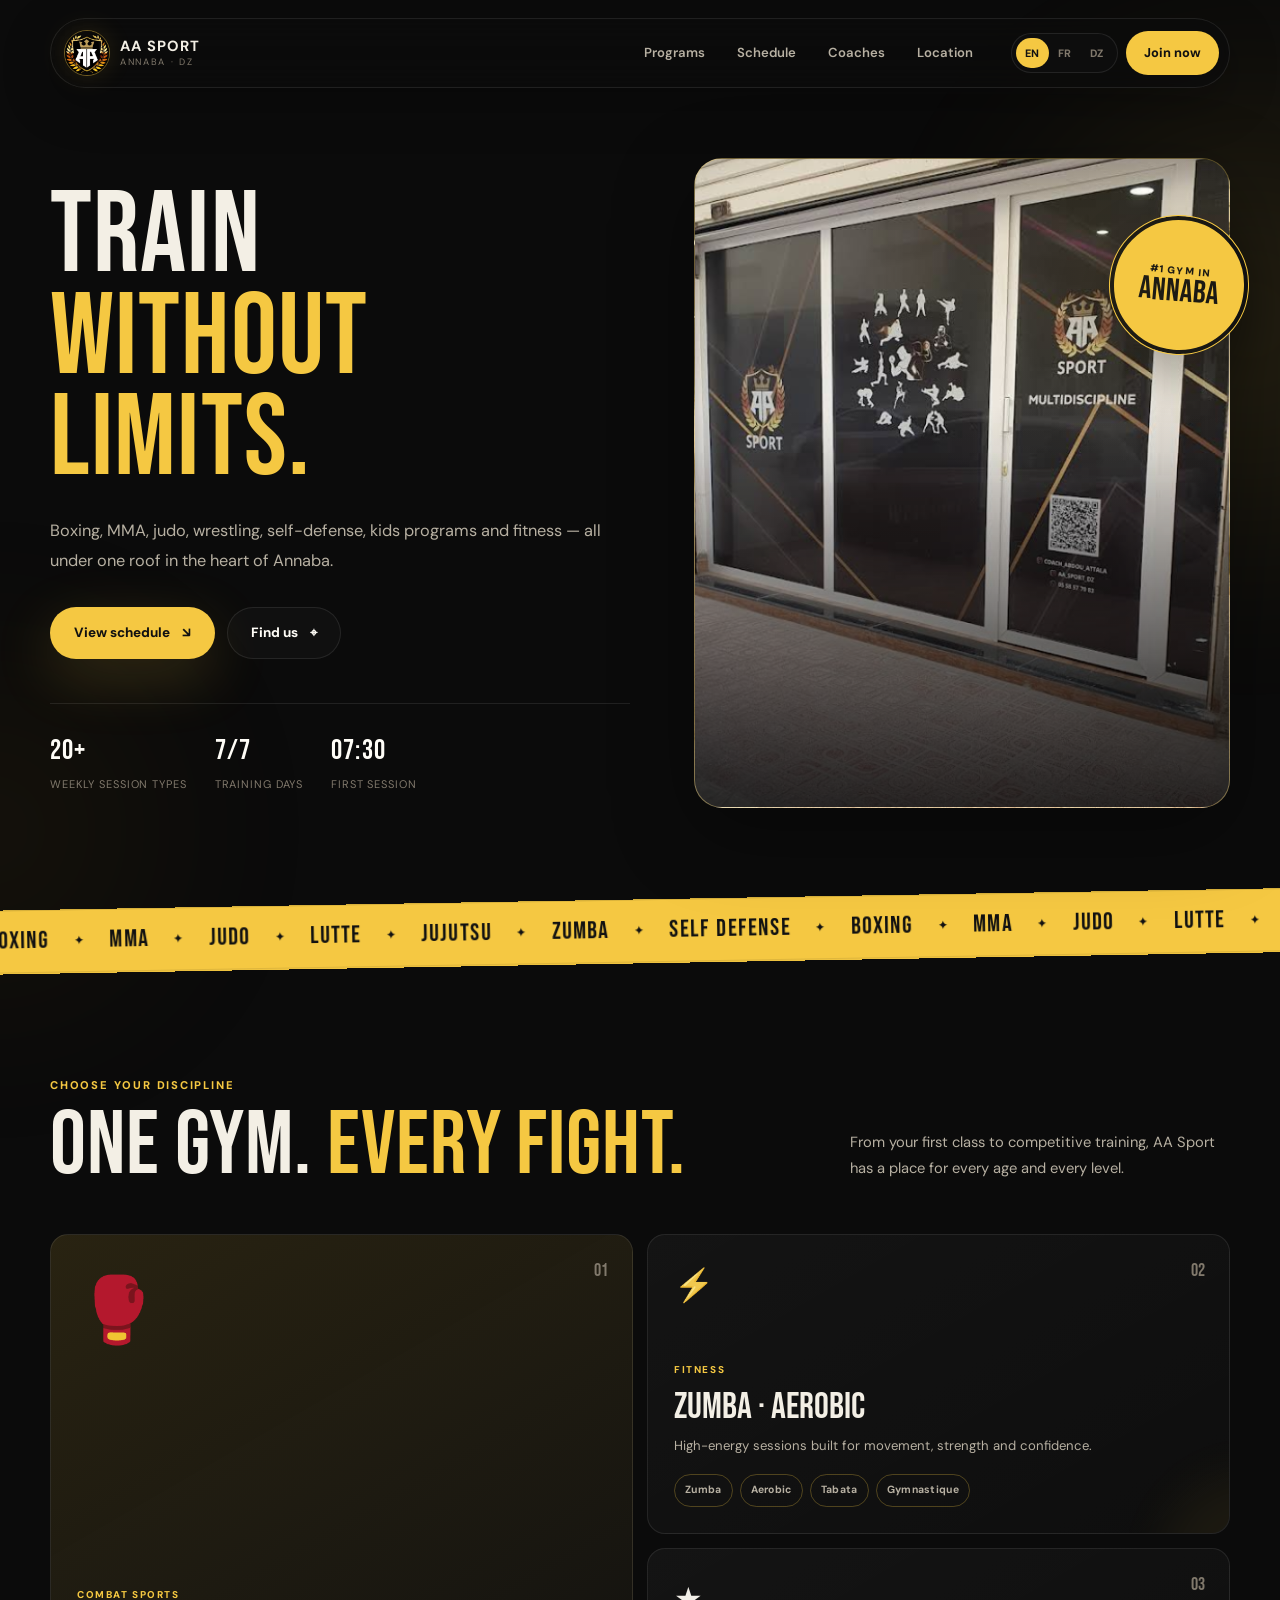
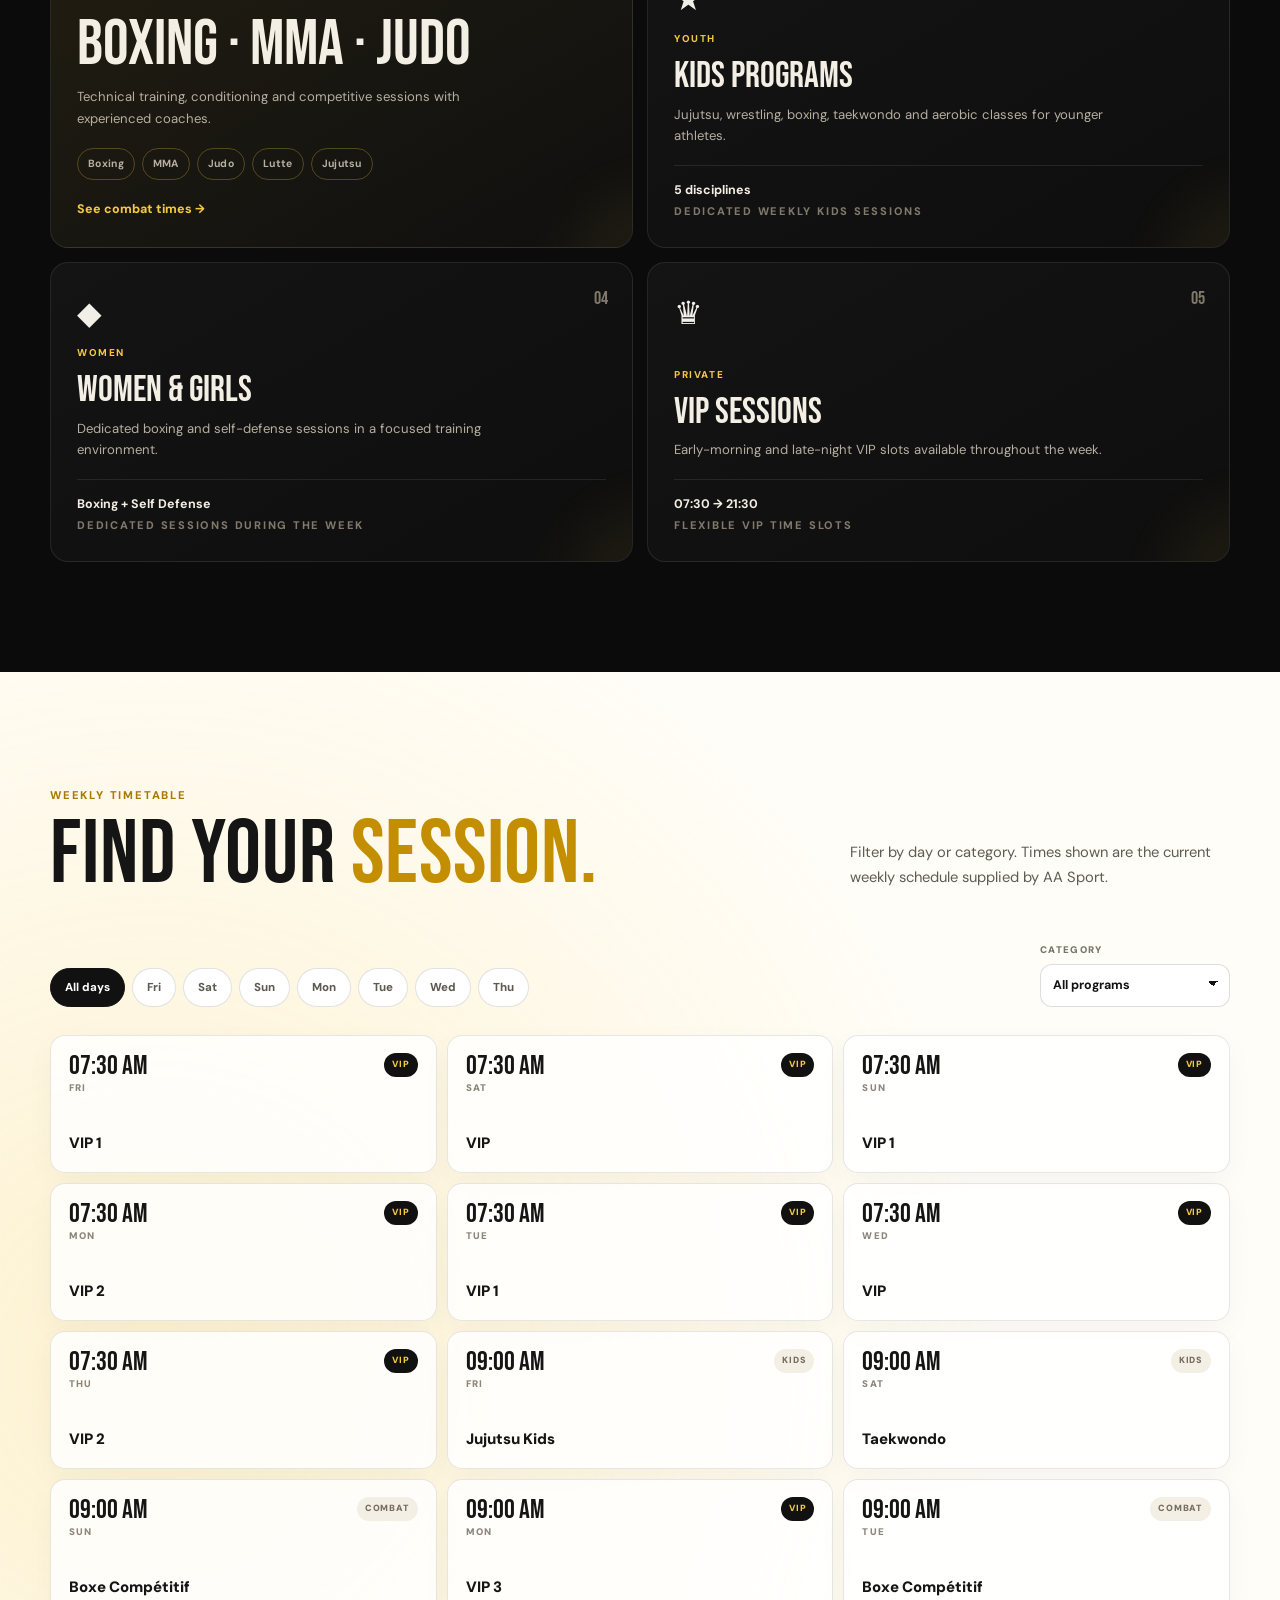
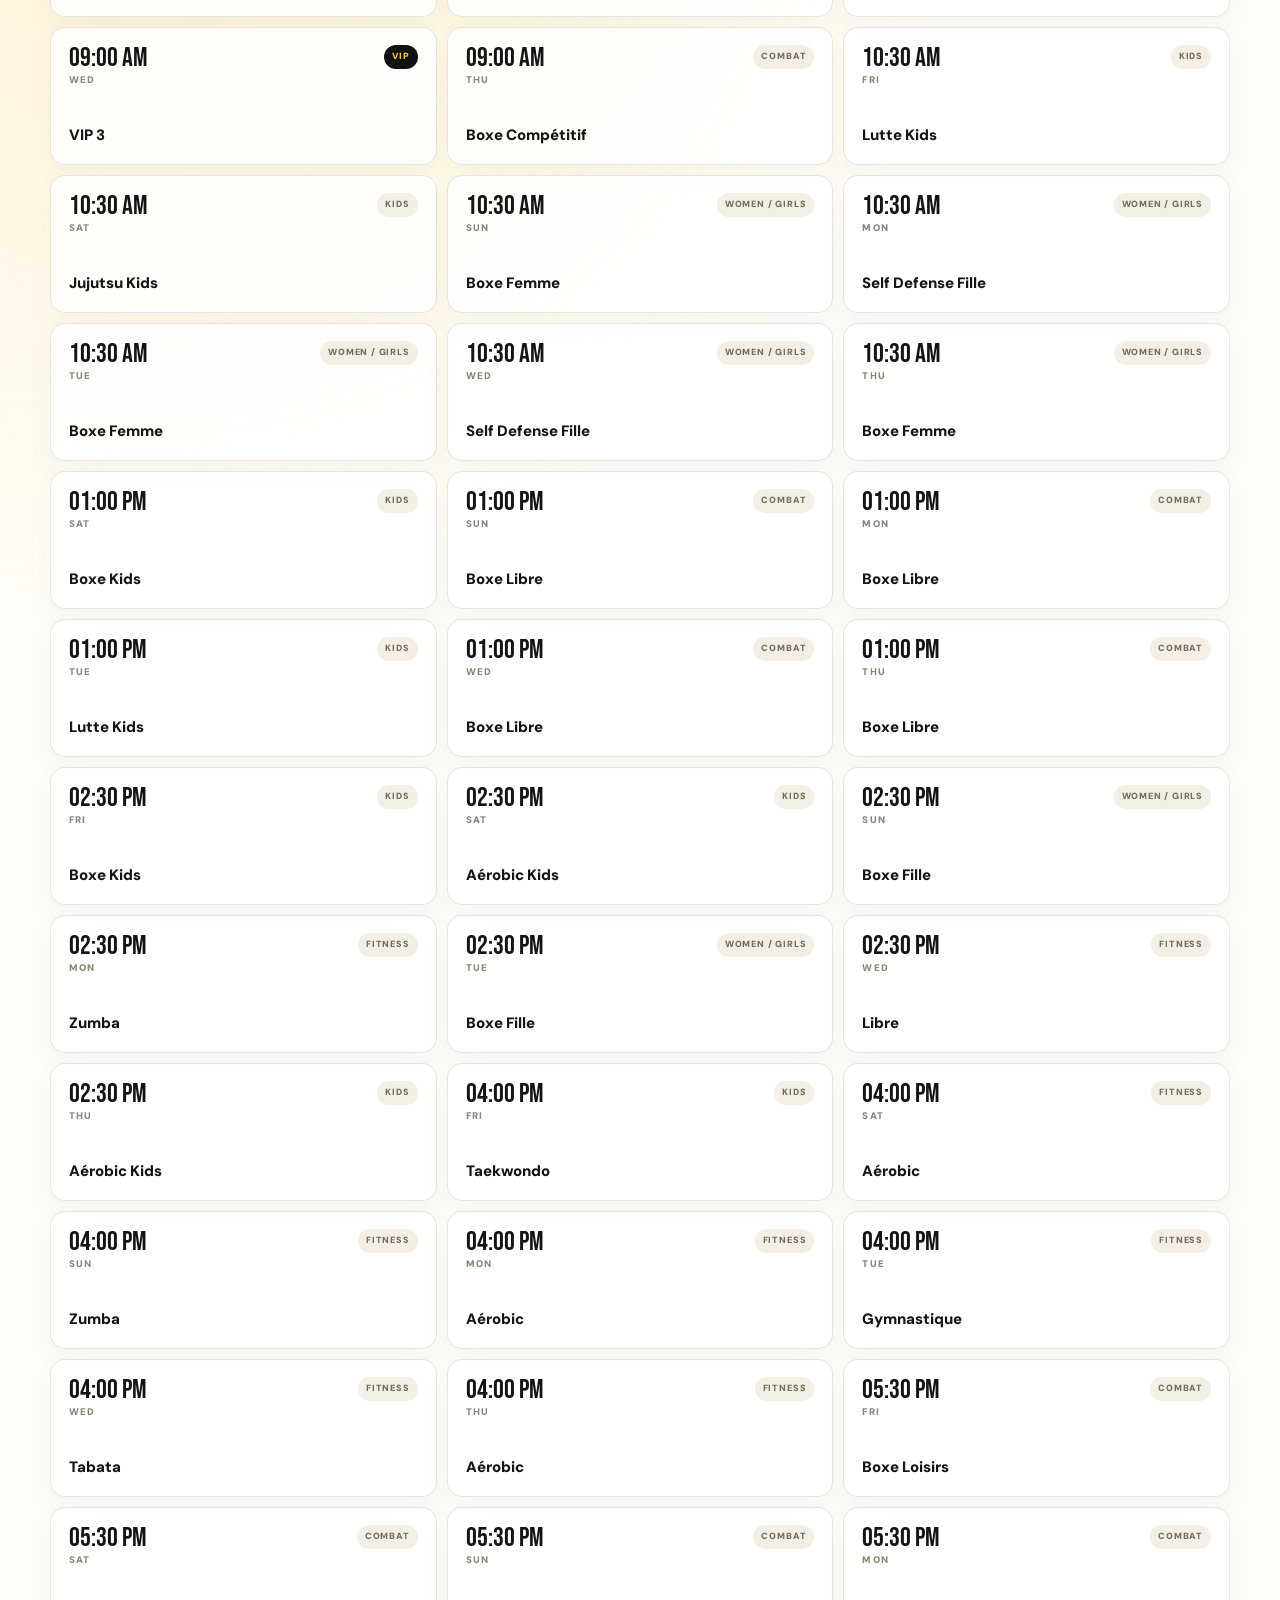
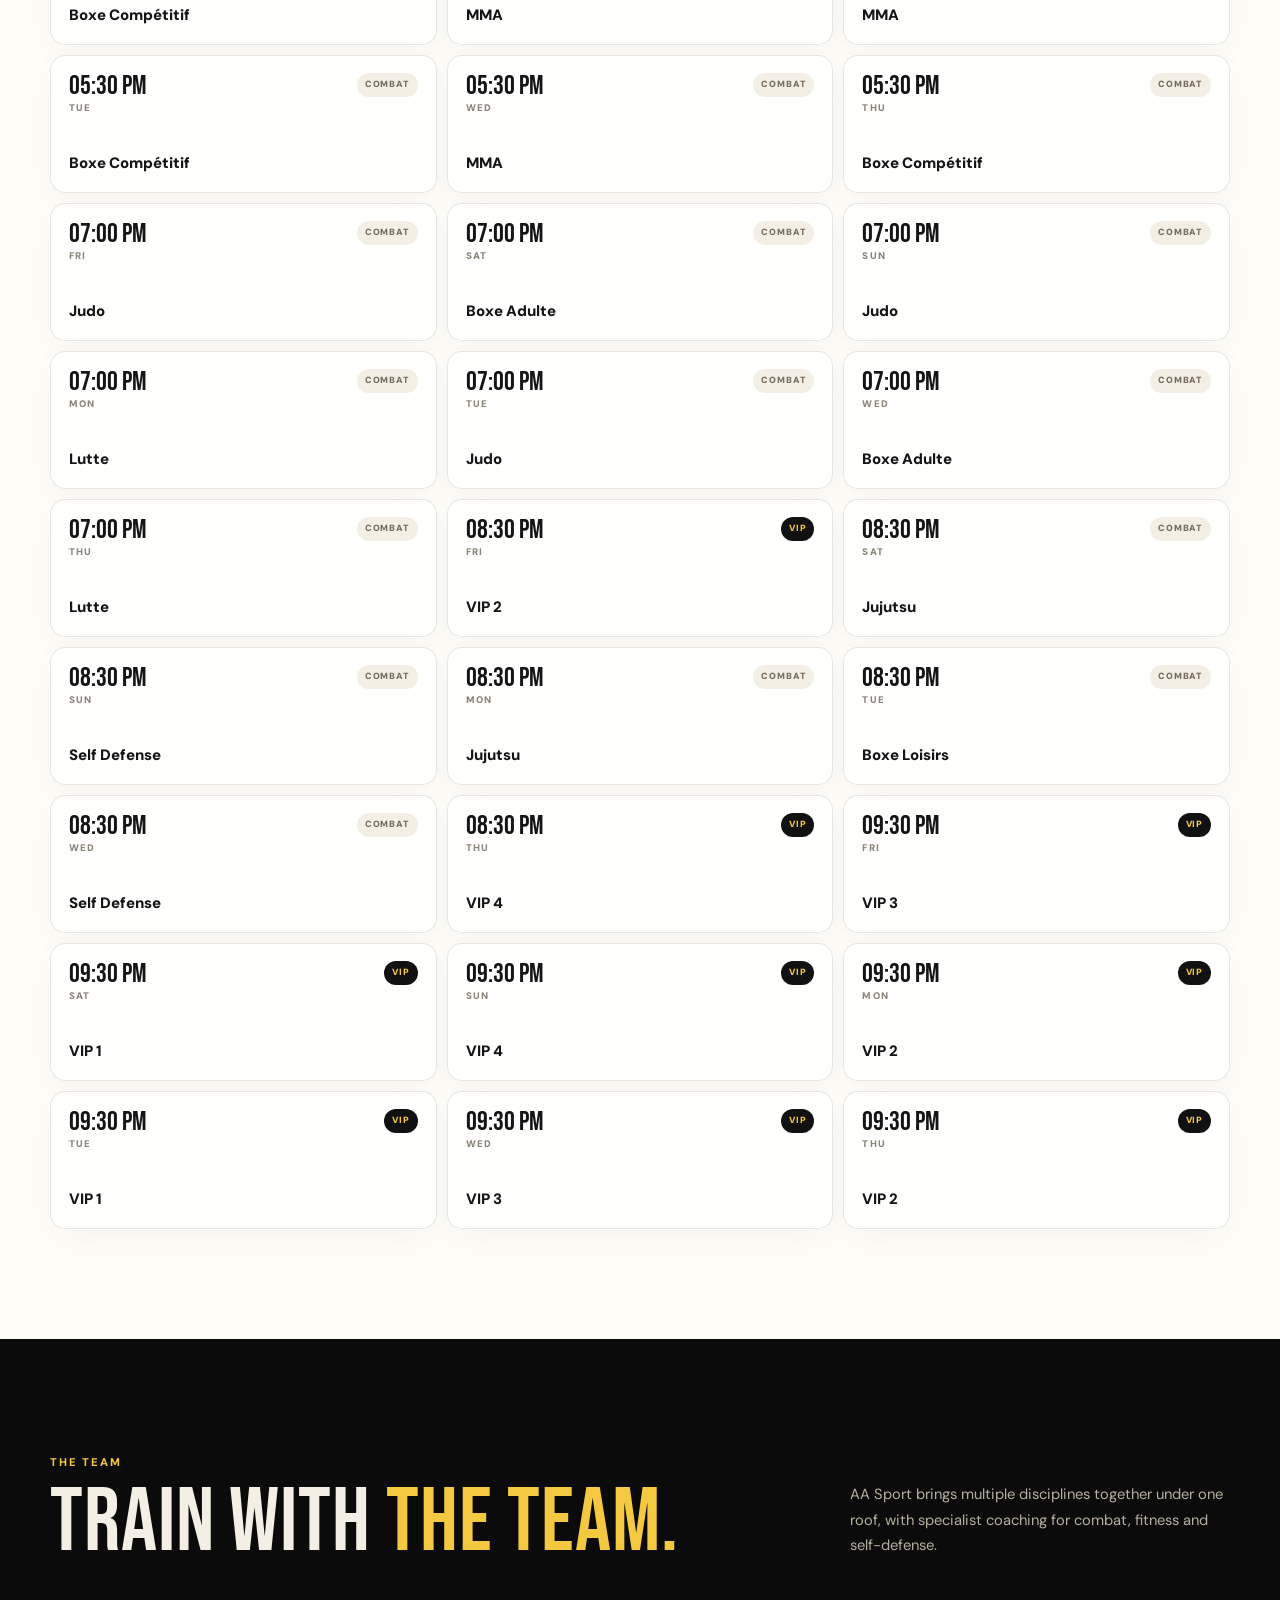
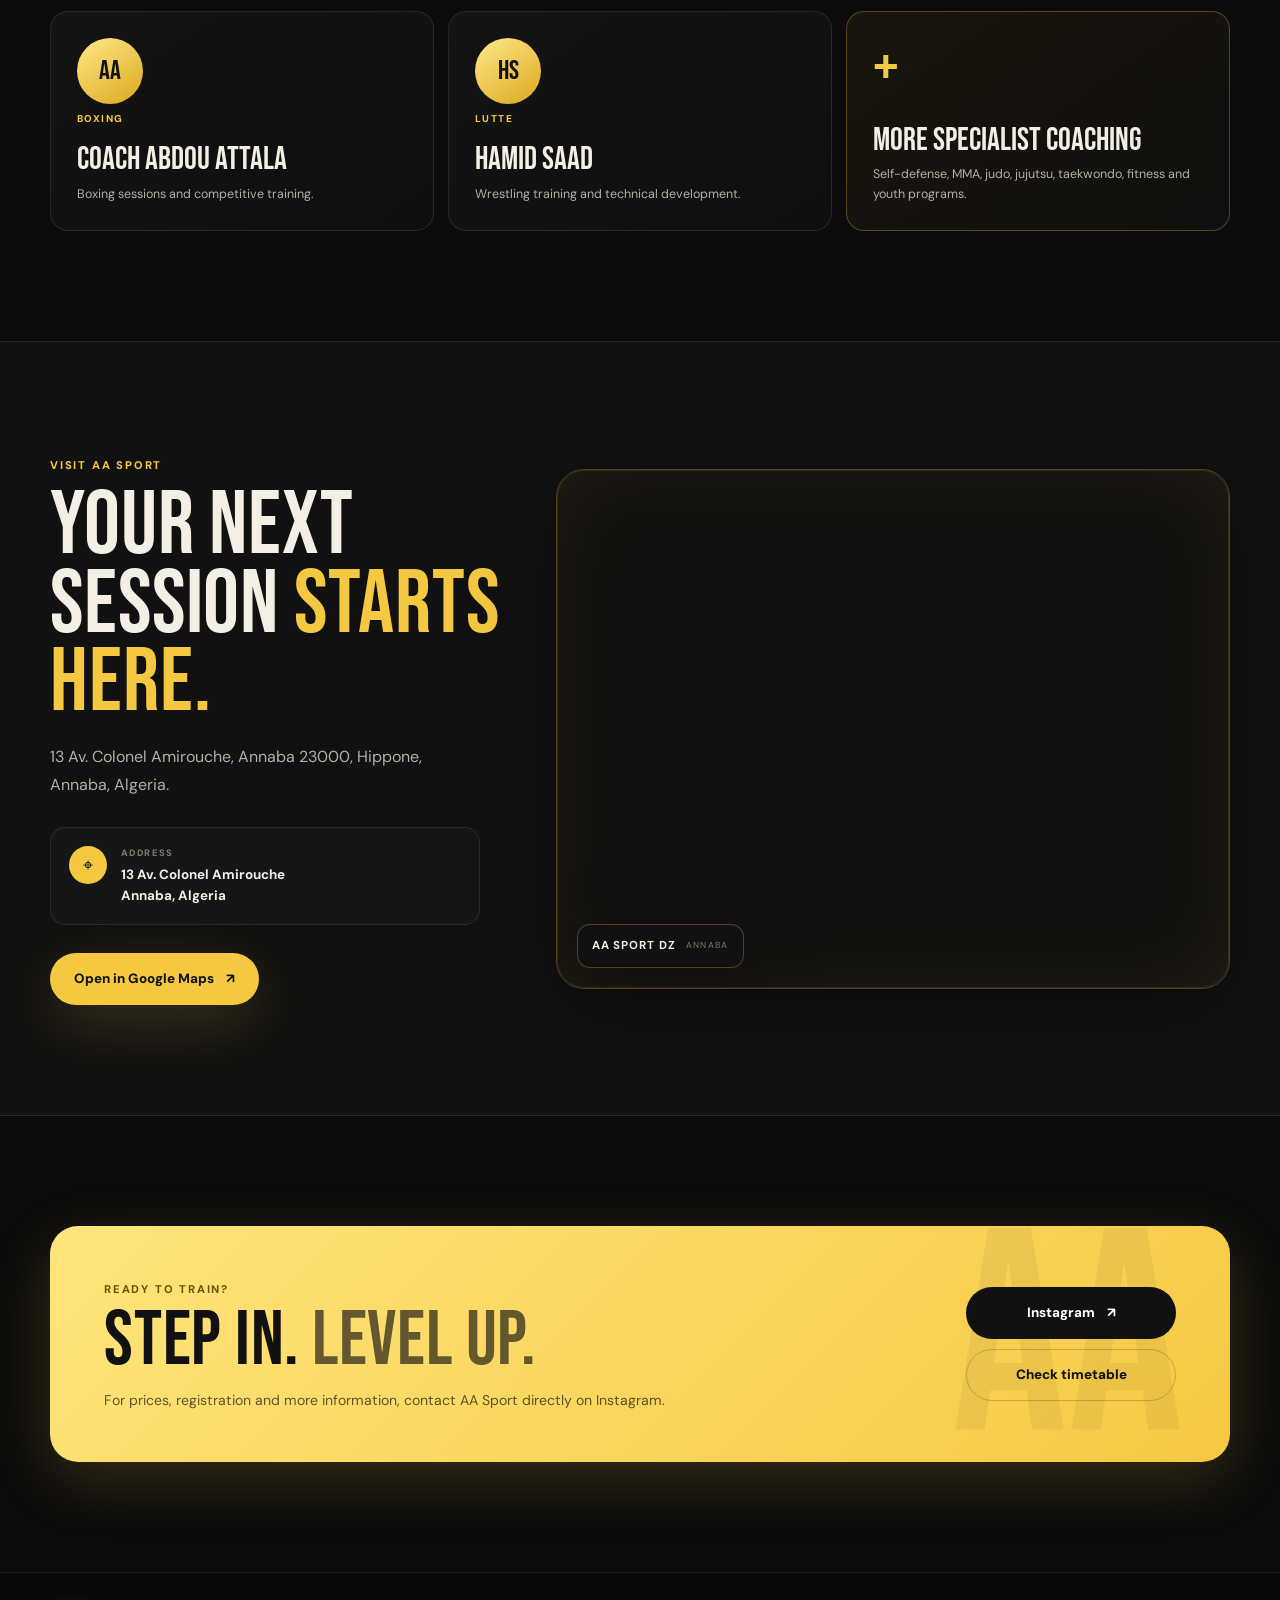
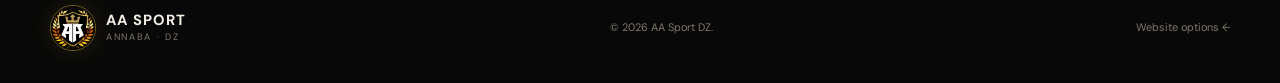
==== commit c07ec13c: "Make AA Sport site the main homepage" ====
--- a/index.html
+++ b/index.html
@@ -2,54 +2,11 @@
 <html lang="en">
 <head>
   <meta charset="UTF-8">
+  <meta http-equiv="refresh" content="0; url=basic.html">
   <meta name="viewport" content="width=device-width,initial-scale=1">
-  <meta name="theme-color" content="#090909">
-  <meta name="description" content="AA Sport website concept options">
-  <link rel="icon" href="assets/favicon.jpg">
-  <title>AA Sport — Website Concepts</title>
-  <link rel="preconnect" href="https://fonts.googleapis.com">
-  <link rel="preconnect" href="https://fonts.gstatic.com" crossorigin>
-  <link href="https://fonts.googleapis.com/css2?family=Bebas+Neue&family=DM+Sans:wght@400;500;600;700;800&display=swap" rel="stylesheet">
-  <link rel="stylesheet" href="style.css">
-  <link rel="stylesheet" href="proposal.css">
+  <title>AA Sport DZ</title>
+  <link rel="canonical" href="basic.html">
+  <script>window.location.replace('basic.html');</script>
 </head>
-<body class="chooser-page">
-  <main class="chooser shell">
-    <header class="chooser-head">
-      <img src="assets/Icon.png" class="chooser-logo" alt="AA Sport logo">
-      <span class="chooser-kicker">AA SPORT · WEBSITE CONCEPTS</span>
-      <h1>CHOOSE THE <em>LEVEL.</em></h1>
-      <p>Three versions of the AA Sport website, from a clean professional presence to a complete multi-page gym platform.</p>
-    </header>
-
-    <section class="package-grid" aria-label="Website packages">
-      <a class="package-card" href="basic.html">
-        <div class="package-top"><span>01</span><strong>7,000 DZD</strong></div>
-        <h2>ESSENTIAL</h2>
-        <p>A clean, finished one-page website with programs, timetable, coaches, map, languages and contact links.</p>
-        <ul><li>Responsive one-page design</li><li>Full weekly schedule</li><li>EN / FR / DZ languages</li><li>Google Maps + Instagram</li></ul>
-        <span class="package-open">View 7K concept ↗</span>
-      </a>
-
-      <a class="package-card package-mid" href="advanced.html">
-        <div class="package-top"><span>02</span><strong>10,000 DZD</strong></div>
-        <h2>ADVANCED</h2>
-        <p>A richer site structure with dedicated content sections, better navigation and more room for programs, coaches and gym information.</p>
-        <ul><li>Expanded multi-section experience</li><li>Program detail areas</li><li>Coach & facility presentation</li><li>FAQ + stronger contact flow</li></ul>
-        <span class="package-open">View 10K concept ↗</span>
-      </a>
-
-      <a class="package-card package-best" href="premium.html">
-        <div class="best-badge">BEST</div>
-        <div class="package-top"><span>03</span><strong>12,000 DZD</strong></div>
-        <h2>COMPLETE</h2>
-        <p>The full AA Sport experience — designed as a proper brand website with polished sections, premium presentation and room to grow.</p>
-        <ul><li>Full multi-page-style experience</li><li>Programs, schedule, team & facilities</li><li>Membership / registration flow</li><li>Premium visuals & interaction</li></ul>
-        <span class="package-open">View 12K concept ↗</span>
-      </a>
-    </section>
-
-    <footer class="chooser-foot">AA SPORT · ANNABA <span>•</span> Concepts prepared for presentation</footer>
-  </main>
-</body>
+<body></body>
 </html>
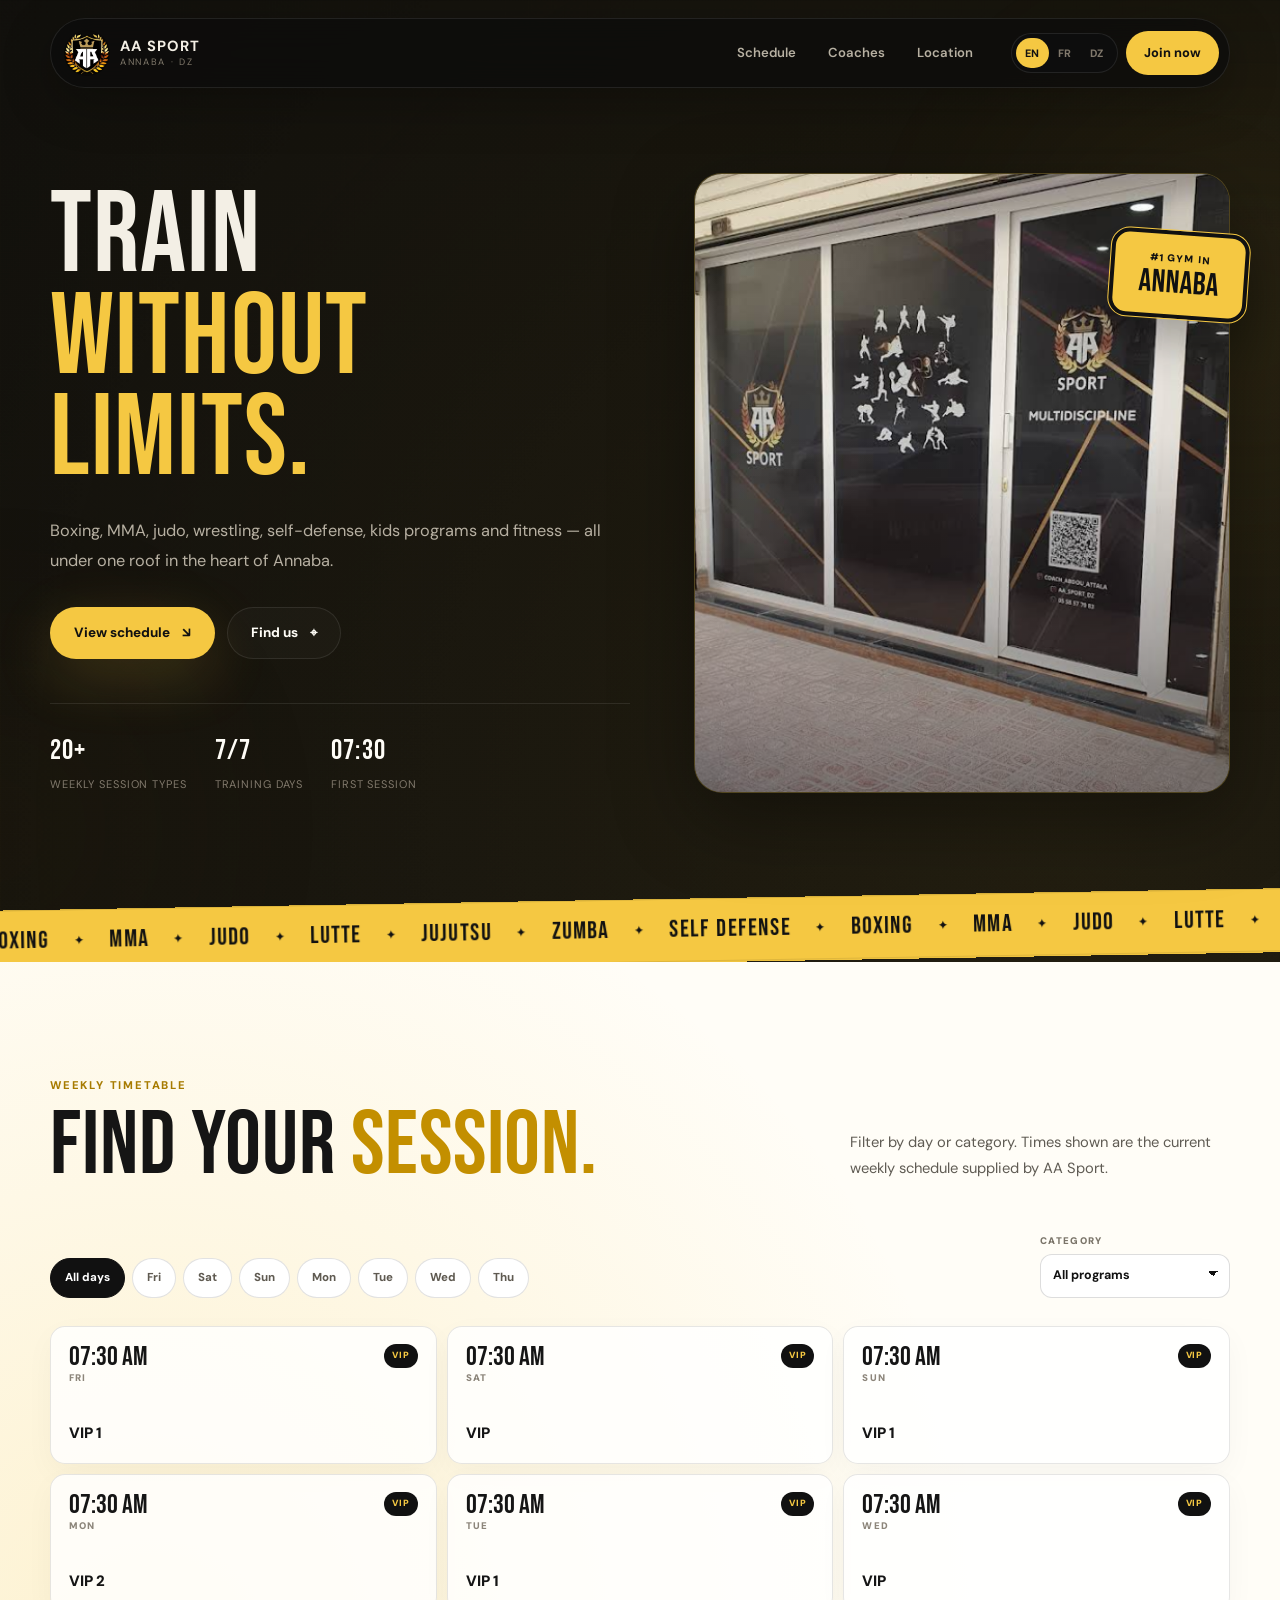
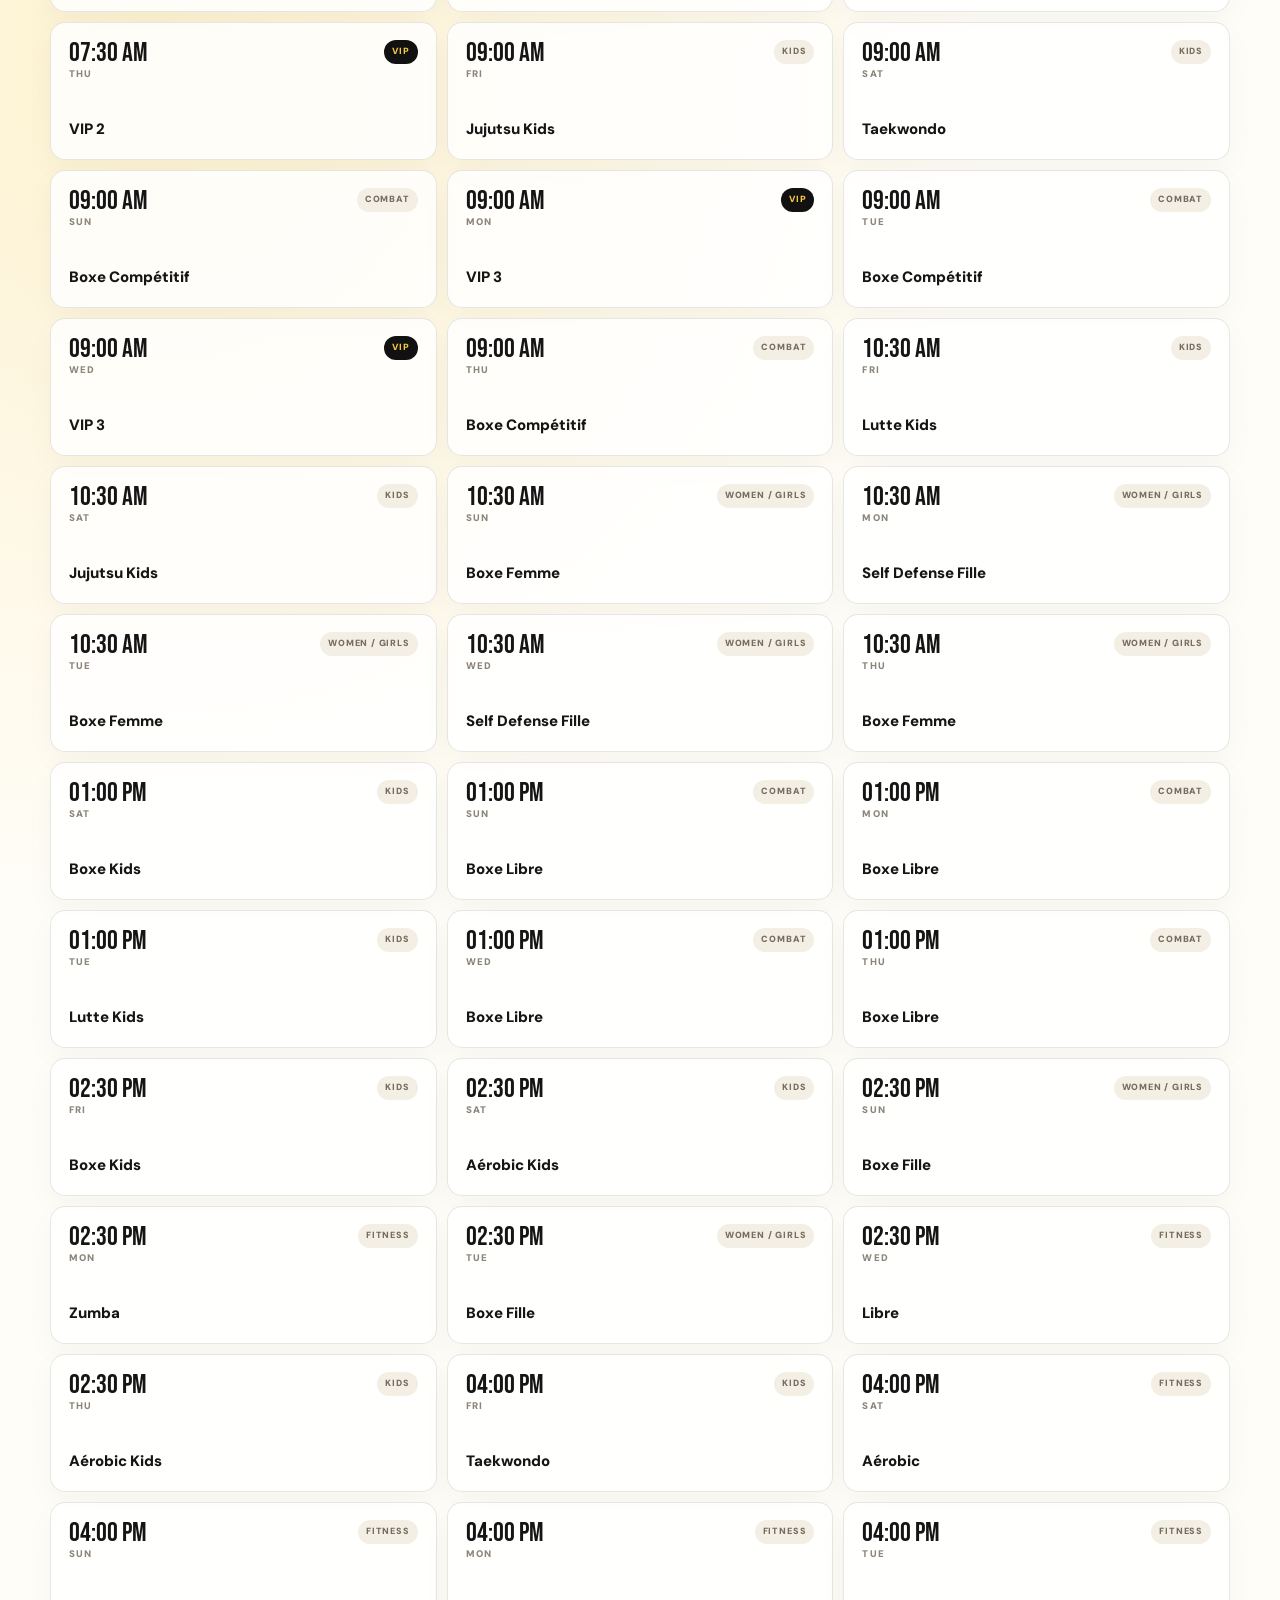
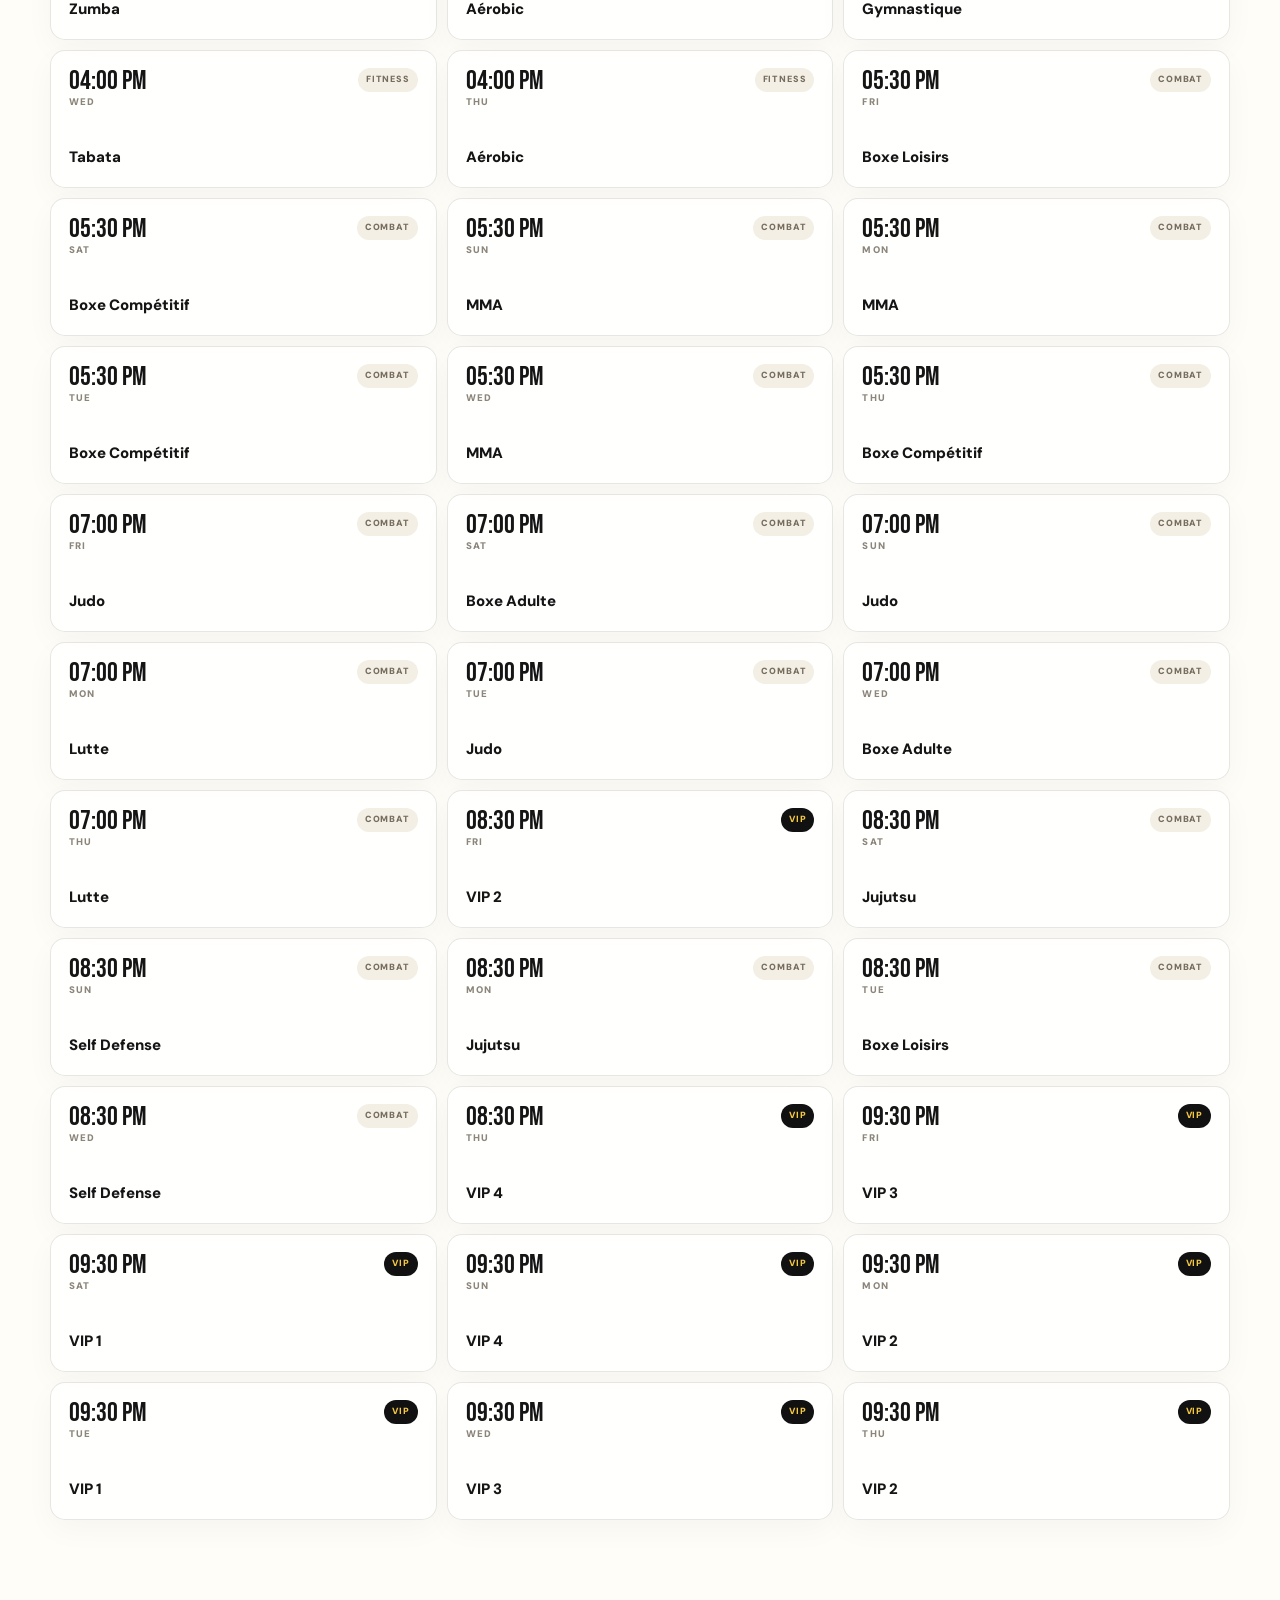
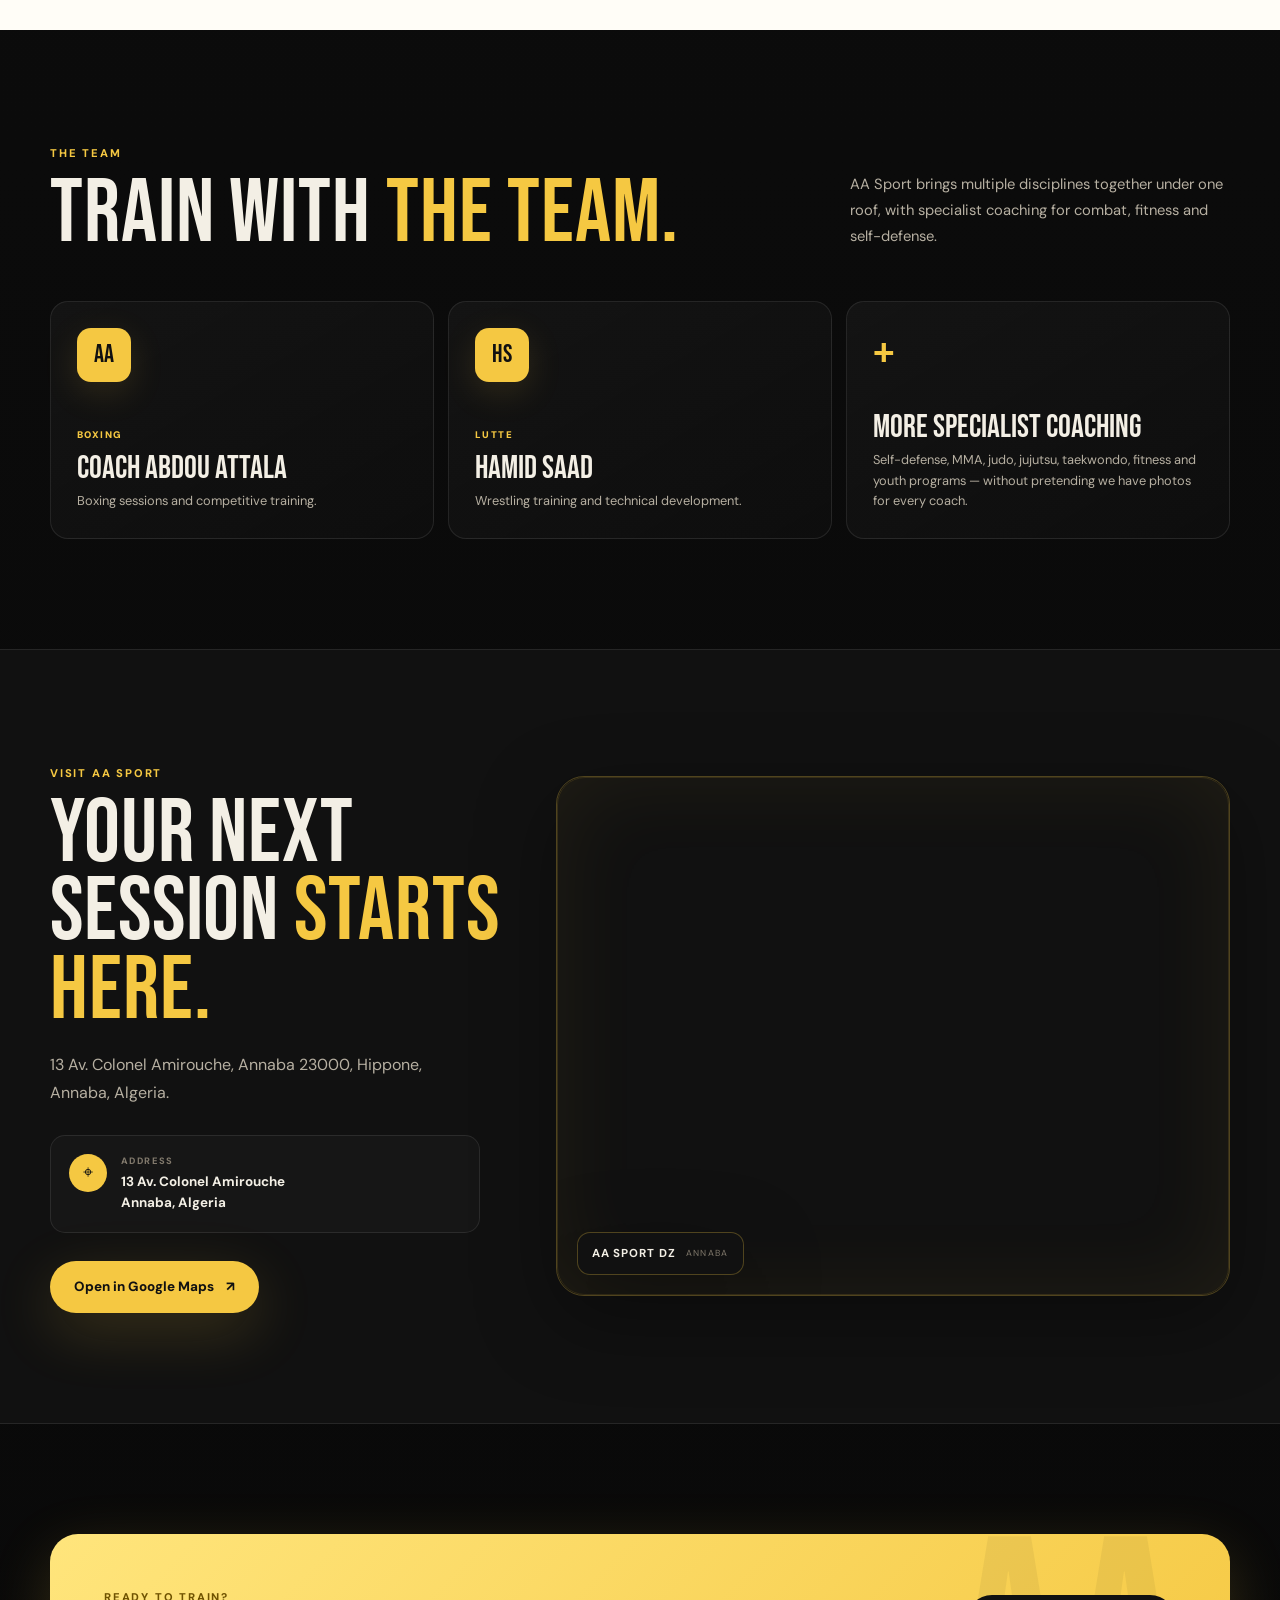
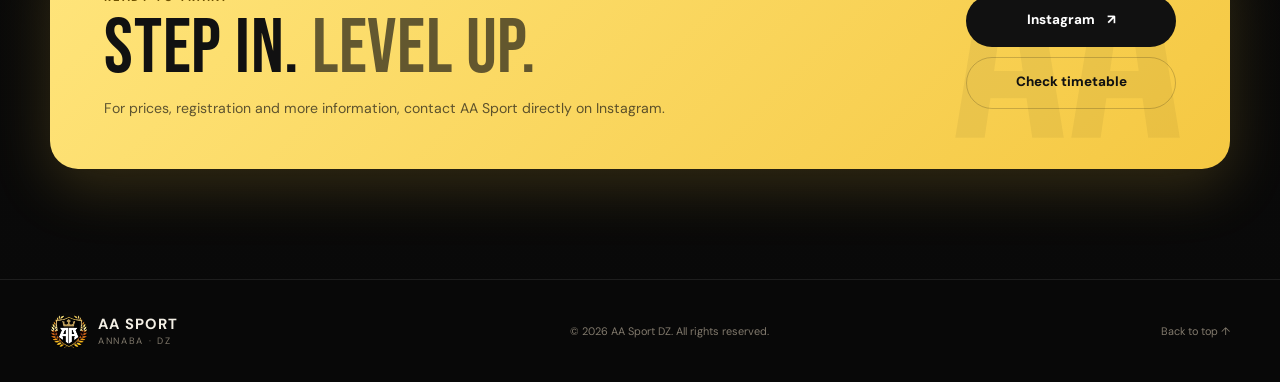
==== commit daaf37b1: "Restore original AA Sport design with requested fixes" ====
--- a/index.html
+++ b/index.html
@@ -1,12 +1,192 @@
 <!DOCTYPE html>
-<html lang="en">
+<html lang="en" data-lang="en">
 <head>
   <meta charset="UTF-8">
-  <meta http-equiv="refresh" content="0; url=basic.html">
-  <meta name="viewport" content="width=device-width,initial-scale=1">
-  <title>AA Sport DZ</title>
-  <link rel="canonical" href="basic.html">
-  <script>window.location.replace('basic.html');</script>
+  <meta name="viewport" content="width=device-width, initial-scale=1.0">
+  <meta name="theme-color" content="#f4c430">
+  <meta name="description" content="AA Sport DZ — multi-discipline gym in Annaba, Algeria. Boxing, MMA, judo, lutte, jujutsu, self-defense, fitness, kids programs and VIP sessions.">
+  <meta property="og:title" content="AA Sport DZ — Annaba">
+  <meta property="og:description" content="Train stronger. Fight smarter. AA Sport DZ in Annaba, Algeria.">
+  <link rel="icon" href="assets/favicon.jpg">
+  <title>AA Sport DZ — Annaba</title>
+  <link rel="preconnect" href="https://fonts.googleapis.com">
+  <link rel="preconnect" href="https://fonts.gstatic.com" crossorigin>
+  <link href="https://fonts.googleapis.com/css2?family=Bebas+Neue&family=DM+Sans:wght@400;500;600;700;800&display=swap" rel="stylesheet">
+  <link rel="stylesheet" href="style.css">
+  <style>
+    /* Requested refinements layered on top of the original design */
+    body{
+      background:
+        radial-gradient(circle at 82% 12%, rgba(245,200,66,.10), transparent 30%),
+        radial-gradient(circle at 8% 44%, rgba(153,105,18,.08), transparent 32%),
+        linear-gradient(180deg,#0a0a0a 0%,#0d0d0d 46%,#090909 100%);
+    }
+    .grain-overlay{display:none}
+    .ambient{opacity:.075;filter:blur(135px)}
+    .brand-logo{width:46px;height:46px;object-fit:contain;border-radius:50%;flex:0 0 46px}
+    .footer-brand .brand-logo{width:38px;height:38px;flex-basis:38px}
+    .hero-photo{min-height:620px;background:#121212}
+    .hero-photo img{position:absolute;inset:0;width:100%;height:100%;object-fit:cover;object-position:center 38%;display:block}
+    .hero-photo::before{z-index:2;background:linear-gradient(to top,rgba(0,0,0,.48),transparent 58%),linear-gradient(120deg,rgba(245,200,66,.06),transparent 40%)}
+    .hero-stamp{z-index:4;width:138px;height:88px;border-radius:18px;right:-18px;top:58px;transform:rotate(4deg);padding:10px;text-align:center}
+    .hero-stamp span{font-size:.62rem}
+    .hero-stamp b{font-size:2rem;line-height:.9;margin-top:3px}
+    .coach-roster{display:grid;grid-template-columns:repeat(3,1fr);gap:14px}
+    .coach-feature,.coach-more{min-height:220px;padding:26px;border:1px solid var(--line);border-radius:var(--radius);background:linear-gradient(150deg,rgba(255,255,255,.04),rgba(255,255,255,.015));display:flex;flex-direction:column;justify-content:space-between;gap:22px}
+    .coach-avatar{width:54px;height:54px;border-radius:14px;display:grid;place-items:center;background:var(--gold);color:#111;font-family:var(--display);font-size:1.55rem;box-shadow:0 10px 35px rgba(245,200,66,.13)}
+    .coach-feature span{font-size:.6rem;font-weight:900;color:var(--gold);letter-spacing:.15em}
+    .coach-feature h3,.coach-more h3{font-family:var(--display);font-size:2rem;font-weight:400;line-height:1.05;margin:6px 0}
+    .coach-feature p,.coach-more p{font-size:.8rem;color:var(--text-soft);line-height:1.6}
+    .coach-more>span{font-family:var(--display);font-size:3.4rem;color:var(--gold);line-height:1}
+    @media(max-width:980px){.coach-roster{grid-template-columns:1fr}.hero-photo{min-height:580px}.hero-stamp{right:12px}}
+    @media(max-width:720px){.brand-logo{width:40px;height:40px;flex-basis:40px}.hero-photo{min-height:500px}.hero-stamp{width:116px;height:76px;top:26px;right:-4px}.hero-stamp b{font-size:1.7rem}}
+    @media(max-width:480px){.hero-photo{min-height:430px}.hero-photo img{object-position:center center}}
+  </style>
 </head>
-<body></body>
-</html>+<body>
+  <div class="grain-overlay" aria-hidden="true"></div>
+  <div class="ambient ambient-a" aria-hidden="true"></div>
+  <div class="ambient ambient-b" aria-hidden="true"></div>
+
+  <header class="site-header" id="top">
+    <nav class="navigation shell" aria-label="Primary navigation">
+      <a class="brand" href="#top" aria-label="AA Sport DZ home">
+        <img src="assets/Icon.png" class="brand-logo" alt="AA Sport logo">
+        <span class="brand-copy"><strong>AA SPORT</strong><small>ANNABA · DZ</small></span>
+      </a>
+
+      <div class="nav-links" id="navLinks">
+        <a href="#schedule" data-i18n="navSchedule">Schedule</a>
+        <a href="#coaches" data-i18n="navCoaches">Coaches</a>
+        <a href="#location" data-i18n="navLocation">Location</a>
+      </div>
+
+      <div class="nav-actions">
+        <div class="lang-switcher" aria-label="Language selector">
+          <button class="lang-btn active" data-lang="en" aria-label="English">EN</button>
+          <button class="lang-btn" data-lang="fr" aria-label="Français">FR</button>
+          <button class="lang-btn" data-lang="ar" aria-label="الدارجة الجزائرية">DZ</button>
+        </div>
+        <a class="nav-cta" href="#contact" data-i18n="joinNow">Join now</a>
+        <button class="menu-toggle" id="menuToggle" aria-label="Open menu" aria-expanded="false"><span></span><span></span></button>
+      </div>
+    </nav>
+  </header>
+
+  <main>
+    <section class="hero shell">
+      <div class="hero-copy reveal">
+        <h1><span data-i18n="heroLine1">TRAIN</span><br><span class="gold" data-i18n="heroLine2">WITHOUT LIMITS.</span></h1>
+        <p data-i18n="heroDesc">Boxing, MMA, judo, wrestling, self-defense, kids programs and fitness — all under one roof in the heart of Annaba.</p>
+        <div class="hero-actions">
+          <a href="#schedule" class="btn btn-primary"><span data-i18n="viewSchedule">View schedule</span><span aria-hidden="true">↘</span></a>
+          <a href="#location" class="btn btn-ghost"><span data-i18n="findUs">Find us</span><span aria-hidden="true">⌖</span></a>
+        </div>
+        <div class="hero-meta">
+          <div><strong>20+</strong><span data-i18n="sessionsWeek">weekly session types</span></div>
+          <div><strong>7/7</strong><span data-i18n="openWeek">training days</span></div>
+          <div><strong>07:30</strong><span data-i18n="firstSession">first session</span></div>
+        </div>
+      </div>
+
+      <div class="hero-visual reveal">
+        <div class="hero-photo">
+          <img src="assets/hero.png" alt="AA Sport gym">
+        </div>
+        <div class="hero-stamp" aria-hidden="true"><span>#1 GYM IN</span><b>ANNABA</b></div>
+      </div>
+    </section>
+
+    <section class="ticker" aria-hidden="true">
+      <div class="ticker-track">
+        <span>BOXING</span><b>✦</b><span>MMA</span><b>✦</b><span>JUDO</span><b>✦</b><span>LUTTE</span><b>✦</b><span>JUJUTSU</span><b>✦</b><span>ZUMBA</span><b>✦</b><span>SELF DEFENSE</span><b>✦</b><span>BOXING</span><b>✦</b><span>MMA</span><b>✦</b><span>JUDO</span><b>✦</b><span>LUTTE</span><b>✦</b><span>JUJUTSU</span><b>✦</b><span>ZUMBA</span><b>✦</b><span>SELF DEFENSE</span><b>✦</b>
+      </div>
+    </section>
+
+    <section class="section schedule-section" id="schedule">
+      <div class="shell">
+        <div class="section-head schedule-heading reveal">
+          <div><span class="kicker" data-i18n="scheduleKicker">Weekly timetable</span><h2 data-i18n="scheduleTitle">FIND YOUR <em>SESSION.</em></h2></div>
+          <p data-i18n="scheduleIntro">Filter by day or category. Times shown are the current weekly schedule supplied by AA Sport.</p>
+        </div>
+
+        <div class="schedule-toolbar reveal">
+          <div class="day-filters" id="dayFilters"></div>
+          <label class="category-select">
+            <span data-i18n="filterLabel">Category</span>
+            <select id="categoryFilter">
+              <option value="all" data-i18n="filterAll">All programs</option>
+              <option value="kids" data-i18n="filterKids">Kids</option>
+              <option value="women" data-i18n="filterWomen">Women / Girls</option>
+              <option value="combat" data-i18n="filterCombat">Combat</option>
+              <option value="fitness" data-i18n="filterFitness">Fitness</option>
+              <option value="vip" data-i18n="filterVip">VIP</option>
+            </select>
+          </label>
+        </div>
+        <div class="schedule-grid reveal" id="scheduleGrid" aria-live="polite"></div>
+      </div>
+    </section>
+
+    <section class="section shell" id="coaches">
+      <div class="section-head reveal">
+        <div><span class="kicker" data-i18n="coachesKicker">The team</span><h2>TRAIN WITH <em>THE TEAM.</em></h2></div>
+        <p>AA Sport brings multiple disciplines together under one roof, with specialist coaching for combat, fitness and self-defense.</p>
+      </div>
+      <div class="coach-roster reveal">
+        <article class="coach-feature">
+          <div class="coach-avatar">AA</div>
+          <div><span>BOXING</span><h3>Coach Abdou Attala</h3><p>Boxing sessions and competitive training.</p></div>
+        </article>
+        <article class="coach-feature">
+          <div class="coach-avatar">HS</div>
+          <div><span>LUTTE</span><h3>Hamid Saad</h3><p>Wrestling training and technical development.</p></div>
+        </article>
+        <article class="coach-more">
+          <span>+</span>
+          <div><h3>More specialist coaching</h3><p>Self-defense, MMA, judo, jujutsu, taekwondo, fitness and youth programs — without pretending we have photos for every coach.</p></div>
+        </article>
+      </div>
+    </section>
+
+    <section class="section location-section" id="location">
+      <div class="shell location-grid">
+        <div class="location-copy reveal">
+          <span class="kicker" data-i18n="locationKicker">Visit AA Sport</span>
+          <h2 data-i18n="locationTitle">YOUR NEXT SESSION <em>STARTS HERE.</em></h2>
+          <p data-i18n="locationText">13 Av. Colonel Amirouche, Annaba 23000, Hippone, Annaba, Algeria.</p>
+          <div class="address-card">
+            <span class="address-icon">⌖</span>
+            <div><small data-i18n="addressLabel">ADDRESS</small><strong>13 Av. Colonel Amirouche<br>Annaba, Algeria</strong></div>
+          </div>
+          <a class="btn btn-primary" href="https://www.google.com/maps/search/?api=1&query=13+Av.+Colonel+Amirouche,+Annaba,+Algeria" target="_blank" rel="noopener"><span data-i18n="openMaps">Open in Google Maps</span><span>↗</span></a>
+        </div>
+        <div class="map-wrap reveal">
+          <iframe title="AA Sport DZ location map" loading="lazy" referrerpolicy="no-referrer-when-downgrade" src="https://www.google.com/maps?q=13%20Av.%20Colonel%20Amirouche%2C%20Annaba%2C%20Algeria&output=embed"></iframe>
+          <div class="map-badge"><b>AA SPORT DZ</b><small>ANNABA</small></div>
+        </div>
+      </div>
+    </section>
+
+    <section class="section contact-section shell" id="contact">
+      <div class="contact-panel reveal">
+        <div class="contact-copy"><span class="kicker" data-i18n="contactKicker">Ready to train?</span><h2 data-i18n="contactTitle">STEP IN. <em>LEVEL UP.</em></h2><p data-i18n="contactText">For prices, registration and more information, contact AA Sport directly on Instagram.</p></div>
+        <div class="contact-actions">
+          <a class="btn btn-dark" href="https://www.instagram.com/aa_sport_dz/" target="_blank" rel="noopener">Instagram <span>↗</span></a>
+          <a class="btn btn-outline-dark" href="#schedule"><span data-i18n="checkTimetable">Check timetable</span></a>
+        </div>
+      </div>
+    </section>
+  </main>
+
+  <footer class="footer">
+    <div class="shell footer-inner">
+      <a class="brand footer-brand" href="#top"><img src="assets/Icon.png" class="brand-logo" alt="AA Sport logo"><span class="brand-copy"><strong>AA SPORT</strong><small>ANNABA · DZ</small></span></a>
+      <p>© <span id="year"></span> AA Sport DZ. <span data-i18n="rights">All rights reserved.</span></p>
+      <a href="#top" class="back-top"><span data-i18n="backTop">Back to top</span> ↑</a>
+    </div>
+  </footer>
+
+  <script src="script.js"></script>
+</body>
+</html>
--- a/style.css
+++ b/style.css
@@ -0,0 +1,276 @@
+:root {
+  --bg: #0b0b0b;
+  --bg-soft: #121212;
+  --surface: #171717;
+  --surface-2: #202020;
+  --white: #fffdf7;
+  --text: #f3efe5;
+  --text-soft: #b7b0a2;
+  --muted: #81796c;
+  --gold: #f5c842;
+  --gold-2: #dba81d;
+  --gold-soft: rgba(245, 200, 66, .14);
+  --gold-faint: rgba(245, 200, 66, .06);
+  --line: rgba(255,255,255,.09);
+  --line-strong: rgba(245,200,66,.28);
+  --shadow: 0 24px 80px rgba(0,0,0,.36);
+  --shadow-gold: 0 18px 60px rgba(245,200,66,.18);
+  --radius-sm: 10px;
+  --radius: 18px;
+  --radius-lg: 28px;
+  --pill: 999px;
+  --display: 'Bebas Neue', Impact, sans-serif;
+  --body: 'DM Sans', 'Segoe UI', sans-serif;
+  --ease: .35s cubic-bezier(.22,.61,.36,1);
+  --bounce: .45s cubic-bezier(.34,1.56,.64,1);
+}
+
+*,*::before,*::after{box-sizing:border-box;margin:0;padding:0}
+html{scroll-behavior:smooth;background:var(--bg);scroll-padding-top:100px}
+body{font-family:var(--body);background:var(--bg);color:var(--text);line-height:1.55;overflow-x:hidden;-webkit-font-smoothing:antialiased}
+a{color:inherit;text-decoration:none}
+button,input,select{font:inherit}
+button{color:inherit}
+img{display:block;max-width:100%}
+::selection{background:var(--gold);color:#111}
+::-webkit-scrollbar{width:8px}
+::-webkit-scrollbar-track{background:#0a0a0a}
+::-webkit-scrollbar-thumb{background:#3b3423;border-radius:20px}
+::-webkit-scrollbar-thumb:hover{background:var(--gold-2)}
+
+.shell{width:min(1180px,calc(100% - 40px));margin-inline:auto;position:relative;z-index:2}
+.grain-overlay{position:fixed;inset:0;pointer-events:none;z-index:99;opacity:.035;mix-blend-mode:screen;background-image:url("data:image/svg+xml,%3Csvg viewBox='0 0 256 256' xmlns='http://www.w3.org/2000/svg'%3E%3Cfilter id='n'%3E%3CfeTurbulence type='fractalNoise' baseFrequency='.8' numOctaves='4' stitchTiles='stitch'/%3E%3C/filter%3E%3Crect width='100%25' height='100%25' filter='url(%23n)'/%3E%3C/svg%3E")}
+.ambient{position:fixed;border-radius:50%;filter:blur(110px);pointer-events:none;opacity:.1;z-index:0}
+.ambient-a{width:420px;height:420px;background:var(--gold);right:-180px;top:110px}
+.ambient-b{width:300px;height:300px;background:#8d6110;left:-160px;top:680px}
+
+.site-header{position:fixed;left:0;right:0;top:18px;z-index:50;pointer-events:none}
+.navigation{height:70px;display:flex;align-items:center;justify-content:space-between;gap:24px;padding:9px 10px 9px 13px;border:1px solid var(--line);background:rgba(12,12,12,.72);backdrop-filter:blur(20px);-webkit-backdrop-filter:blur(20px);border-radius:var(--pill);box-shadow:0 14px 50px rgba(0,0,0,.28);pointer-events:auto}
+.brand{display:flex;align-items:center;gap:10px;min-width:max-content}
+.brand-mark{display:grid;place-items:center;width:46px;height:46px;border-radius:50%;font-family:var(--display);font-size:1.5rem;letter-spacing:.02em;background:linear-gradient(145deg,#ffe984,var(--gold-2));color:#111;box-shadow:inset 0 1px 0 rgba(255,255,255,.65),0 8px 25px rgba(245,200,66,.14);border:1px solid #f7dc6b}
+.brand-copy{display:flex;flex-direction:column;line-height:1}
+.brand-copy strong{font-size:.92rem;letter-spacing:.08em}
+.brand-copy small{font-size:.58rem;letter-spacing:.18em;color:var(--muted);margin-top:5px}
+.nav-links{display:flex;align-items:center;gap:4px;margin-left:auto}
+.nav-links a{font-size:.82rem;color:var(--text-soft);font-weight:600;padding:10px 14px;border-radius:var(--pill);transition:var(--ease)}
+.nav-links a:hover{background:var(--surface-2);color:var(--white)}
+.nav-actions{display:flex;align-items:center;gap:8px}
+.lang-switcher{display:flex;align-items:center;padding:4px;background:#0d0d0d;border:1px solid var(--line);border-radius:var(--pill)}
+.lang-btn{border:0;background:transparent;padding:7px 9px;border-radius:var(--pill);font-size:.67rem;font-weight:800;letter-spacing:.05em;color:var(--muted);cursor:pointer;transition:var(--ease)}
+.lang-btn:hover{color:var(--white)}
+.lang-btn.active{background:var(--gold);color:#111}
+.nav-cta{padding:12px 18px;border-radius:var(--pill);font-size:.8rem;font-weight:800;background:var(--gold);color:#111;transition:var(--ease)}
+.nav-cta:hover{transform:translateY(-1px);background:#ffda58;box-shadow:0 8px 30px rgba(245,200,66,.25)}
+.menu-toggle{display:none;width:44px;height:44px;border:0;border-radius:50%;background:var(--surface-2);cursor:pointer;place-content:center;gap:5px}
+.menu-toggle span{display:block;width:18px;height:1.5px;background:var(--white);transition:var(--ease)}
+
+.hero{min-height:100svh;display:grid;grid-template-columns:1.04fr .96fr;align-items:center;gap:64px;padding-top:145px;padding-bottom:80px}
+.hero-copy{padding-top:14px}
+.eyebrow,.kicker{display:inline-flex;align-items:center;gap:10px;text-transform:uppercase;letter-spacing:.16em;font-size:.7rem;font-weight:800;color:var(--gold)}
+.eyebrow{margin-bottom:20px}
+.eyebrow-dot,.live-dot{width:7px;height:7px;border-radius:50%;background:var(--gold);box-shadow:0 0 0 5px var(--gold-soft)}
+.hero h1,.section-head h2,.location-copy h2,.contact-copy h2{font-family:var(--display);font-weight:400;line-height:.88;letter-spacing:.01em}
+.hero h1{font-size:clamp(4.8rem,9vw,8.8rem);margin-bottom:26px;max-width:800px}
+.gold,.section-head h2 em,.location-copy h2 em,.contact-copy h2 em{color:var(--gold);font-style:normal}
+.hero-copy>p{font-size:1.02rem;color:var(--text-soft);max-width:590px;line-height:1.8}
+.hero-actions{display:flex;gap:12px;flex-wrap:wrap;margin-top:32px}
+.btn{display:inline-flex;align-items:center;justify-content:center;gap:12px;min-height:52px;padding:0 23px;border-radius:var(--pill);font-size:.84rem;font-weight:800;transition:var(--ease);border:1px solid transparent}
+.btn-primary{background:var(--gold);color:#111;box-shadow:var(--shadow-gold)}
+.btn-primary:hover{transform:translateY(-2px);background:#ffdb61;box-shadow:0 20px 70px rgba(245,200,66,.25)}
+.btn-ghost{border-color:var(--line);background:rgba(255,255,255,.025);color:var(--white)}
+.btn-ghost:hover{border-color:var(--line-strong);background:var(--gold-faint)}
+.btn-dark{background:#111;color:#fff}
+.btn-outline-dark{border-color:rgba(17,17,17,.2);color:#111}
+.btn-outline-dark:hover{background:rgba(17,17,17,.08)}
+.hero-meta{display:flex;gap:28px;margin-top:44px;padding-top:25px;border-top:1px solid var(--line);max-width:590px}
+.hero-meta div{display:flex;flex-direction:column;gap:3px}
+.hero-meta strong{font-family:var(--display);font-size:1.75rem;font-weight:400;color:var(--white);letter-spacing:.04em}
+.hero-meta span{font-size:.69rem;color:var(--muted);text-transform:uppercase;letter-spacing:.08em}
+.hero-visual{position:relative;min-width:0}
+.hero-photo{position:relative;min-height:650px;border-radius:var(--radius-lg);overflow:hidden;border:1px solid var(--line-strong);background:linear-gradient(160deg,#2a2519,#111 48%,#1a1508);box-shadow:var(--shadow)}
+.hero-photo::before{content:"";position:absolute;inset:0;background:linear-gradient(to top,rgba(0,0,0,.82),transparent 55%),radial-gradient(circle at 75% 18%,rgba(245,200,66,.16),transparent 35%);z-index:1;pointer-events:none}
+.image-slot.has-image{background-position:center;background-size:cover;background-repeat:no-repeat}
+.image-slot.has-image .image-placeholder{opacity:0}
+.image-placeholder{position:absolute;inset:0;display:grid;place-content:center;text-align:center;gap:8px;color:var(--muted);transition:opacity .4s ease}
+.image-placeholder span{font-family:var(--display);font-size:7rem;line-height:1;color:rgba(245,200,66,.13)}
+.image-placeholder small{font-size:.68rem;letter-spacing:.08em;text-transform:uppercase}
+.image-placeholder b{color:var(--gold);font-weight:700}
+.hero-card{position:absolute;left:24px;right:24px;bottom:24px;z-index:3;display:flex;align-items:center;gap:14px;padding:17px 18px;border:1px solid rgba(255,255,255,.13);border-radius:16px;background:rgba(8,8,8,.6);backdrop-filter:blur(18px)}
+.hero-card>div{display:flex;flex-direction:column;gap:4px}
+.hero-card small{font-size:.6rem;letter-spacing:.14em;color:var(--text-soft)}
+.hero-card strong{font-size:.93rem}
+.hero-stamp{position:absolute;width:112px;height:112px;right:-24px;top:58px;border-radius:50%;background:var(--gold);color:#111;display:flex;flex-direction:column;align-items:center;justify-content:center;transform:rotate(8deg);box-shadow:0 20px 50px rgba(0,0,0,.3);border:4px solid #111;outline:1px solid var(--gold)}
+.hero-stamp span{font-size:.55rem;font-weight:900;letter-spacing:.12em}
+.hero-stamp b{font-family:var(--display);font-size:2.6rem;line-height:.9;font-weight:400}
+
+.ticker{overflow:hidden;background:var(--gold);color:#111;border-block:1px solid rgba(0,0,0,.12);transform:rotate(-1deg) scale(1.02);transform-origin:center;padding:12px 0}
+.ticker-track{width:max-content;display:flex;align-items:center;gap:24px;animation:ticker 28s linear infinite;font-family:var(--display);font-size:1.45rem;letter-spacing:.08em}
+.ticker-track b{font-family:var(--body);font-size:.7rem}
+@keyframes ticker{to{transform:translateX(-50%)}}
+
+.section{padding:110px 0}
+.section-head{display:flex;align-items:end;justify-content:space-between;gap:40px;margin-bottom:48px}
+.section-head>div{max-width:760px}
+.section-head h2,.location-copy h2,.contact-copy h2{font-size:clamp(3.6rem,7vw,6.3rem);margin-top:10px}
+.section-head>p{max-width:380px;color:var(--text-soft);font-size:.92rem;line-height:1.75;margin-bottom:4px}
+.program-grid{display:grid;grid-template-columns:repeat(2,1fr);gap:14px}
+.program-card{position:relative;min-height:260px;padding:26px;border:1px solid var(--line);border-radius:var(--radius);background:linear-gradient(150deg,rgba(255,255,255,.04),rgba(255,255,255,.015));overflow:hidden;transition:var(--ease);display:flex;flex-direction:column;justify-content:space-between}
+.program-card::after{content:"";position:absolute;width:180px;height:180px;border-radius:50%;right:-110px;bottom:-120px;background:var(--gold);filter:blur(25px);opacity:.06;transition:var(--ease)}
+.program-card:hover{transform:translateY(-4px);border-color:var(--line-strong);background:linear-gradient(150deg,var(--gold-faint),rgba(255,255,255,.02))}
+.program-card:hover::after{opacity:.13;transform:scale(1.35)}
+.program-card-large{grid-row:span 2;min-height:534px;background:linear-gradient(150deg,rgba(245,200,66,.13),rgba(255,255,255,.02))}
+.program-index{position:absolute;top:22px;right:24px;font-family:var(--display);color:var(--muted);font-size:1.1rem}
+.program-icon{font-size:2rem;filter:grayscale(.25)}
+.program-card-large .program-icon{font-size:4rem}
+.program-copy span{font-size:.62rem;text-transform:uppercase;letter-spacing:.16em;color:var(--gold);font-weight:800}
+.program-copy h3{font-family:var(--display);font-size:2.3rem;line-height:1;margin:8px 0 9px;font-weight:400}
+.program-card-large .program-copy h3{font-size:4rem;max-width:400px}
+.program-copy p{font-size:.82rem;color:var(--text-soft);max-width:430px;line-height:1.65}
+
+.schedule-section{background:var(--white);color:#151515;position:relative;overflow:hidden}
+.schedule-section::before{content:"";position:absolute;inset:0;background:radial-gradient(circle at 12% 18%,rgba(245,200,66,.22),transparent 25%),linear-gradient(90deg,transparent 49.9%,rgba(0,0,0,.025) 50%,transparent 50.1%);background-size:auto,90px 90px;pointer-events:none}
+.schedule-heading .kicker{color:#a77b00}
+.schedule-heading h2 em{color:#c38f00}
+.schedule-heading>p{color:#5f5b53}
+.schedule-toolbar{display:flex;align-items:end;justify-content:space-between;gap:20px;margin-bottom:28px}
+.day-filters{display:flex;flex-wrap:wrap;gap:7px}
+.day-filter{border:1px solid rgba(17,17,17,.12);background:#fff;padding:10px 14px;border-radius:var(--pill);font-size:.72rem;font-weight:800;cursor:pointer;transition:var(--ease);color:#5f5a51}
+.day-filter:hover{border-color:rgba(17,17,17,.25);color:#111}
+.day-filter.active{background:#111;color:#fff;border-color:#111}
+.category-select{display:flex;flex-direction:column;gap:6px;min-width:190px}
+.category-select span{font-size:.6rem;font-weight:900;letter-spacing:.14em;text-transform:uppercase;color:#7a7469}
+.category-select select{appearance:none;border:1px solid rgba(17,17,17,.14);border-radius:12px;background:#fff;padding:11px 36px 11px 12px;color:#111;font-weight:700;font-size:.78rem;outline:0;background-image:linear-gradient(45deg,transparent 50%,#111 50%),linear-gradient(135deg,#111 50%,transparent 50%);background-position:calc(100% - 16px) 16px,calc(100% - 11px) 16px;background-size:5px 5px,5px 5px;background-repeat:no-repeat}
+.schedule-grid{display:grid;grid-template-columns:repeat(3,1fr);gap:10px}
+.session-card{min-height:138px;padding:17px 18px;border:1px solid rgba(17,17,17,.1);border-radius:15px;background:rgba(255,255,255,.82);display:flex;flex-direction:column;justify-content:space-between;gap:18px;transition:var(--ease);box-shadow:0 10px 30px rgba(0,0,0,.035)}
+.session-card:hover{transform:translateY(-2px);border-color:rgba(195,143,0,.35);box-shadow:0 15px 35px rgba(0,0,0,.07)}
+.session-top{display:flex;align-items:flex-start;justify-content:space-between;gap:12px}
+.session-time{font-family:var(--display);font-size:1.7rem;line-height:1}
+.session-day{font-size:.6rem;text-transform:uppercase;letter-spacing:.13em;font-weight:900;color:#8c857a}
+.session-name{font-weight:850;font-size:.94rem}
+.session-tag{display:inline-flex;align-items:center;align-self:flex-start;padding:5px 8px;border-radius:var(--pill);background:#f3efe5;color:#766d5e;font-size:.56rem;font-weight:900;text-transform:uppercase;letter-spacing:.09em}
+.session-tag.vip{background:#111;color:var(--gold)}
+.empty-state{grid-column:1/-1;padding:60px 20px;text-align:center;border:1px dashed rgba(17,17,17,.15);border-radius:18px;color:#756f65}
+
+.coach-grid{display:grid;grid-template-columns:repeat(3,1fr);gap:14px}
+.coach-card{border:1px solid var(--line);border-radius:var(--radius);background:var(--surface);overflow:hidden;transition:var(--ease)}
+.coach-card:hover{transform:translateY(-4px);border-color:var(--line-strong);box-shadow:var(--shadow)}
+.coach-photo{position:relative;aspect-ratio:4/5;background:linear-gradient(145deg,#242017,#0f0f0f);overflow:hidden}
+.coach-photo::after{content:"";position:absolute;inset:0;background:linear-gradient(to top,rgba(0,0,0,.5),transparent 50%);pointer-events:none}
+.coach-photo .image-placeholder span{font-size:5rem}
+.coach-info{padding:18px 19px 22px}
+.coach-info span{font-size:.58rem;font-weight:900;color:var(--gold);letter-spacing:.15em}
+.coach-info h3{font-family:var(--display);font-size:2rem;line-height:1.05;font-weight:400;margin-top:5px}
+.image-note{margin-top:17px;padding-left:13px;border-left:2px solid var(--gold);color:var(--muted);font-size:.72rem;max-width:780px}
+
+.location-section{background:#111;border-block:1px solid var(--line)}
+.location-grid{display:grid;grid-template-columns:.8fr 1.2fr;gap:56px;align-items:center}
+.location-copy h2{margin:10px 0 20px}
+.location-copy>p{color:var(--text-soft);max-width:430px;line-height:1.75}
+.address-card{display:flex;gap:14px;align-items:flex-start;margin:28px 0;padding:18px;border:1px solid var(--line);border-radius:15px;background:rgba(255,255,255,.025);max-width:430px}
+.address-icon{display:grid;place-items:center;width:38px;height:38px;border-radius:50%;background:var(--gold);color:#111;font-size:1.1rem;flex:0 0 auto}
+.address-card div{display:flex;flex-direction:column;gap:4px}
+.address-card small{font-size:.58rem;letter-spacing:.15em;color:var(--muted);font-weight:800}
+.address-card strong{font-size:.84rem;line-height:1.55}
+.map-wrap{position:relative;min-height:520px;border-radius:var(--radius-lg);overflow:hidden;border:1px solid var(--line-strong);box-shadow:var(--shadow)}
+.map-wrap iframe{position:absolute;inset:0;width:100%;height:100%;border:0;filter:grayscale(1) contrast(1.05) brightness(.85)}
+.map-wrap::after{content:"";position:absolute;inset:0;pointer-events:none;border:1px solid rgba(245,200,66,.16);border-radius:inherit;box-shadow:inset 0 0 90px rgba(245,200,66,.07)}
+.map-badge{position:absolute;left:20px;bottom:20px;z-index:2;padding:12px 14px;background:#111;border:1px solid var(--line-strong);border-radius:13px;display:grid;grid-template-columns:auto 1fr;column-gap:10px;align-items:center;box-shadow:var(--shadow)}
+.map-badge .live-dot{grid-row:1/3}
+.map-badge b{font-size:.72rem;letter-spacing:.08em}
+.map-badge small{font-size:.55rem;letter-spacing:.15em;color:var(--muted)}
+
+.contact-section{padding-top:110px;padding-bottom:110px}
+.contact-panel{position:relative;overflow:hidden;display:flex;align-items:center;justify-content:space-between;gap:40px;padding:50px 54px;border-radius:var(--radius-lg);background:linear-gradient(135deg,#ffe57c,var(--gold));color:#111;box-shadow:var(--shadow-gold)}
+.contact-panel::after{content:"AA";position:absolute;right:4%;top:50%;transform:translateY(-50%);font-family:var(--display);font-size:18rem;color:rgba(17,17,17,.05);line-height:.8;pointer-events:none}
+.contact-copy{position:relative;z-index:1}
+.contact-copy .kicker{color:#6f5200}
+.contact-copy h2{font-size:clamp(3.8rem,6vw,5.8rem);margin:7px 0 14px}
+.contact-copy h2 em{color:#111;opacity:.65}
+.contact-copy p{max-width:570px;color:rgba(17,17,17,.68);font-size:.88rem}
+.contact-actions{position:relative;z-index:1;display:flex;flex-direction:column;gap:10px;min-width:210px}
+
+.footer{border-top:1px solid var(--line);padding:32px 0;background:#080808}
+.footer-inner{display:flex;align-items:center;justify-content:space-between;gap:24px}
+.footer-brand .brand-mark{width:38px;height:38px;font-size:1.25rem}
+.footer p,.back-top{font-size:.68rem;color:var(--muted)}
+.back-top{transition:var(--ease)}
+.back-top:hover{color:var(--gold)}
+
+.reveal{opacity:0;transform:translateY(24px);transition:opacity .75s ease,transform .75s cubic-bezier(.2,.8,.2,1)}
+.reveal.visible{opacity:1;transform:none}
+
+html[dir="rtl"] body{font-family:'Segoe UI',Tahoma,var(--body)}
+html[dir="rtl"] .hero h1,html[dir="rtl"] .section-head h2,html[dir="rtl"] .location-copy h2,html[dir="rtl"] .contact-copy h2,html[dir="rtl"] .program-copy h3,html[dir="rtl"] .coach-info h3{font-family:'Arial Black',Tahoma,sans-serif;letter-spacing:0;line-height:1.12}
+html[dir="rtl"] .hero-card,html[dir="rtl"] .address-card{direction:rtl}
+html[dir="rtl"] .image-note{padding-left:0;padding-right:13px;border-left:0;border-right:2px solid var(--gold)}
+
+@media(max-width:980px){
+  .nav-links{display:none;position:absolute;top:78px;left:0;right:0;padding:12px;background:rgba(11,11,11,.96);border:1px solid var(--line);border-radius:20px;box-shadow:var(--shadow);flex-direction:column;align-items:stretch}
+  .nav-links.open{display:flex}
+  .nav-links a{padding:13px 16px}
+  .menu-toggle{display:grid}
+  .nav-cta{display:none}
+  .hero{grid-template-columns:1fr;gap:48px;padding-top:150px}
+  .hero-copy{max-width:760px}
+  .hero-visual{max-width:720px;width:100%;margin-inline:auto}
+  .hero-photo{min-height:600px}
+  .hero-stamp{right:15px}
+  .section-head{align-items:flex-start;flex-direction:column;gap:18px}
+  .section-head>p{max-width:640px}
+  .schedule-grid{grid-template-columns:repeat(2,1fr)}
+  .location-grid{grid-template-columns:1fr;gap:36px}
+  .map-wrap{min-height:460px}
+}
+
+@media(max-width:720px){
+  .shell{width:min(100% - 24px,1180px)}
+  .site-header{top:10px}
+  .navigation{height:62px;padding:7px 8px 7px 10px}
+  .brand-mark{width:40px;height:40px;font-size:1.3rem}
+  .brand-copy strong{font-size:.8rem}.brand-copy small{font-size:.52rem}
+  .lang-btn{padding:6px 7px;font-size:.61rem}
+  .menu-toggle{width:40px;height:40px}
+  .hero{padding-top:118px;padding-bottom:58px;min-height:auto;gap:36px}
+  .hero h1{font-size:clamp(4rem,19vw,6.5rem)}
+  .hero-copy>p{font-size:.94rem}
+  .hero-meta{gap:18px;justify-content:space-between}
+  .hero-meta strong{font-size:1.5rem}.hero-meta span{font-size:.56rem}
+  .hero-photo{min-height:510px}
+  .hero-stamp{width:92px;height:92px;top:30px;right:-5px}.hero-stamp b{font-size:2.1rem}
+  .section{padding:76px 0}
+  .section-head{margin-bottom:32px}
+  .section-head h2,.location-copy h2,.contact-copy h2{font-size:clamp(3.4rem,17vw,5.2rem)}
+  .program-grid{grid-template-columns:1fr}
+  .program-card,.program-card-large{min-height:250px;grid-row:auto}
+  .program-card-large{min-height:390px}
+  .program-card-large .program-copy h3{font-size:3.2rem}
+  .schedule-toolbar{align-items:stretch;flex-direction:column}
+  .day-filters{display:grid;grid-template-columns:repeat(4,1fr)}
+  .day-filter{padding:9px 5px;text-align:center}
+  .category-select{width:100%}
+  .schedule-grid{grid-template-columns:1fr}
+  .coach-grid{grid-template-columns:1fr}
+  .coach-photo{aspect-ratio:1/1}
+  .location-grid{gap:28px}
+  .map-wrap{min-height:390px}
+  .contact-panel{padding:36px 25px;align-items:stretch;flex-direction:column}
+  .contact-panel::after{font-size:11rem;top:27%;right:-5%}
+  .contact-actions{min-width:0;flex-direction:row;flex-wrap:wrap}
+  .contact-actions .btn{flex:1}
+  .footer-inner{flex-direction:column;text-align:center}
+}
+
+@media(max-width:480px){
+  .brand-copy{display:none}
+  .hero-actions .btn{flex:1}
+  .hero-photo{min-height:440px}
+  .hero-card{left:14px;right:14px;bottom:14px;padding:14px}
+  .day-filters{grid-template-columns:repeat(2,1fr)}
+  .contact-actions{flex-direction:column}
+}
+
+@media(prefers-reduced-motion:reduce){
+  html{scroll-behavior:auto}
+  *,*::before,*::after{animation-duration:.01ms!important;animation-iteration-count:1!important;transition-duration:.01ms!important}
+  .reveal{opacity:1;transform:none}
+}
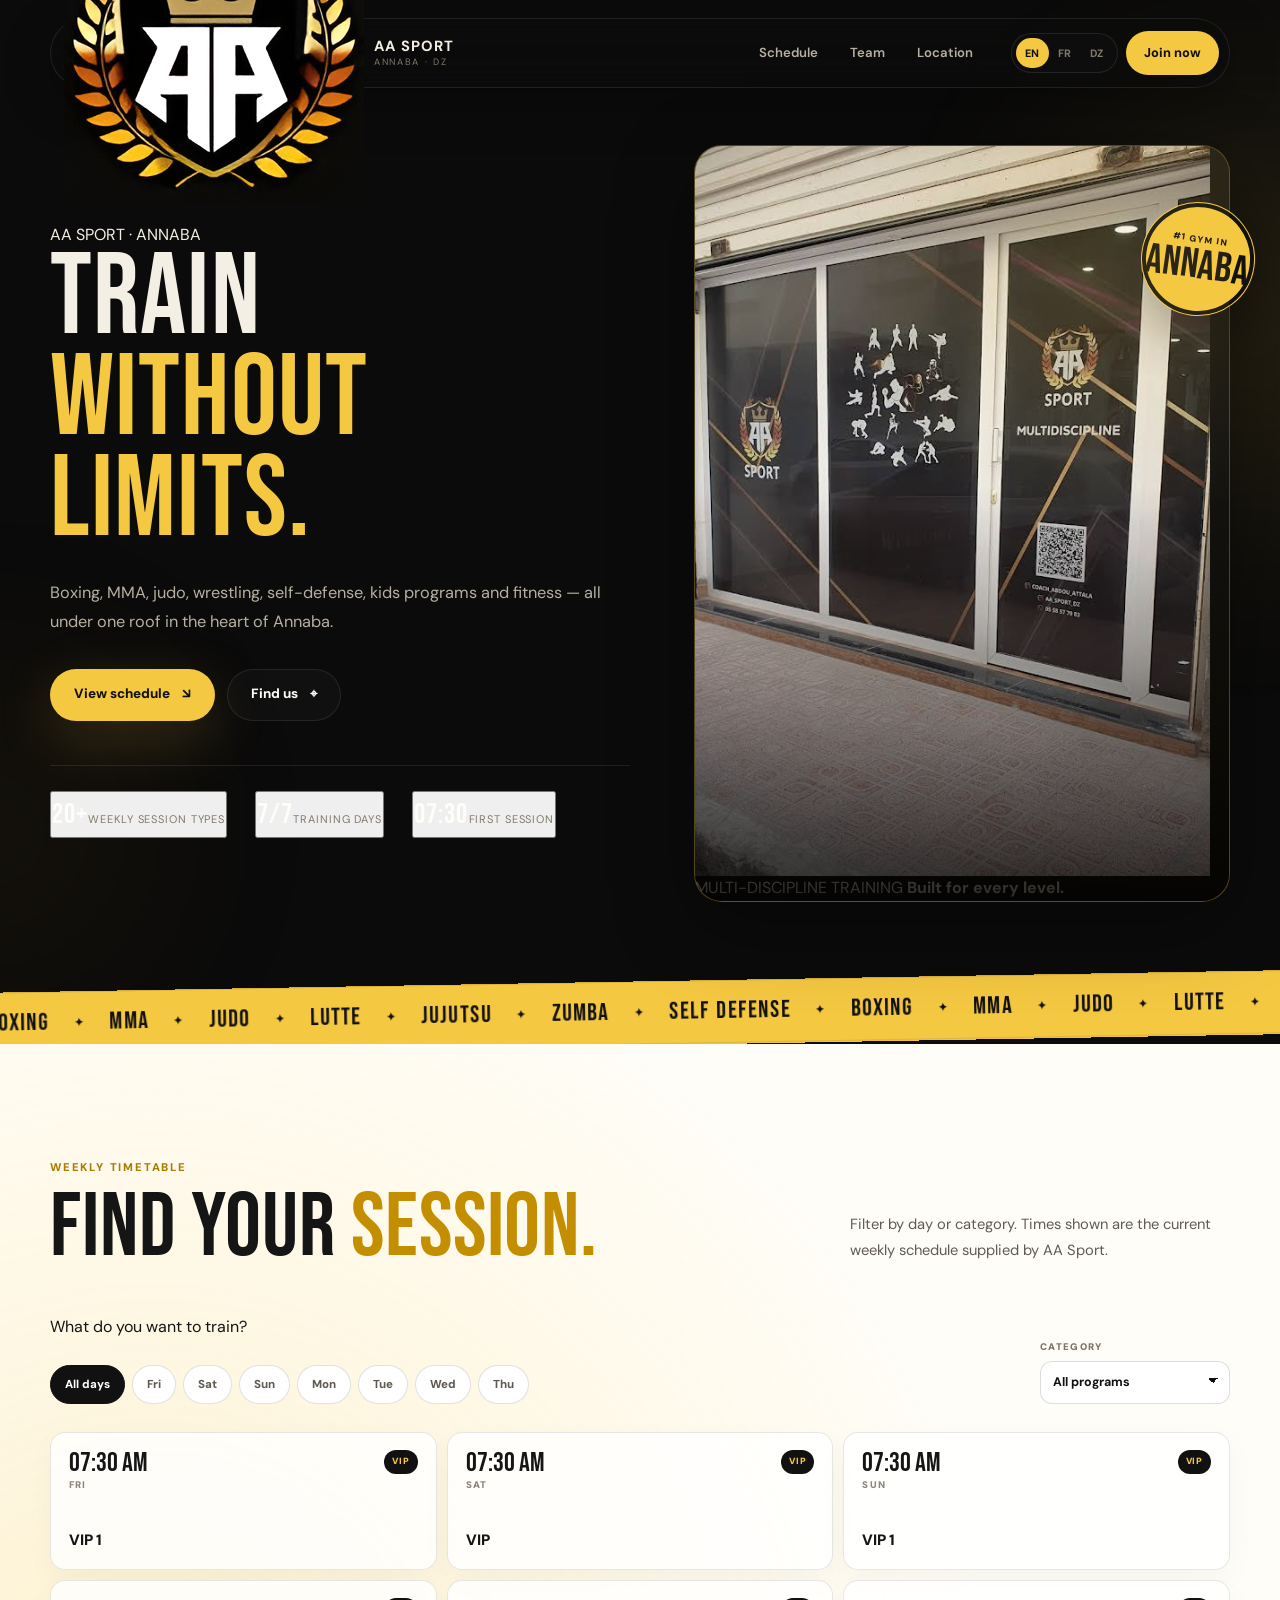
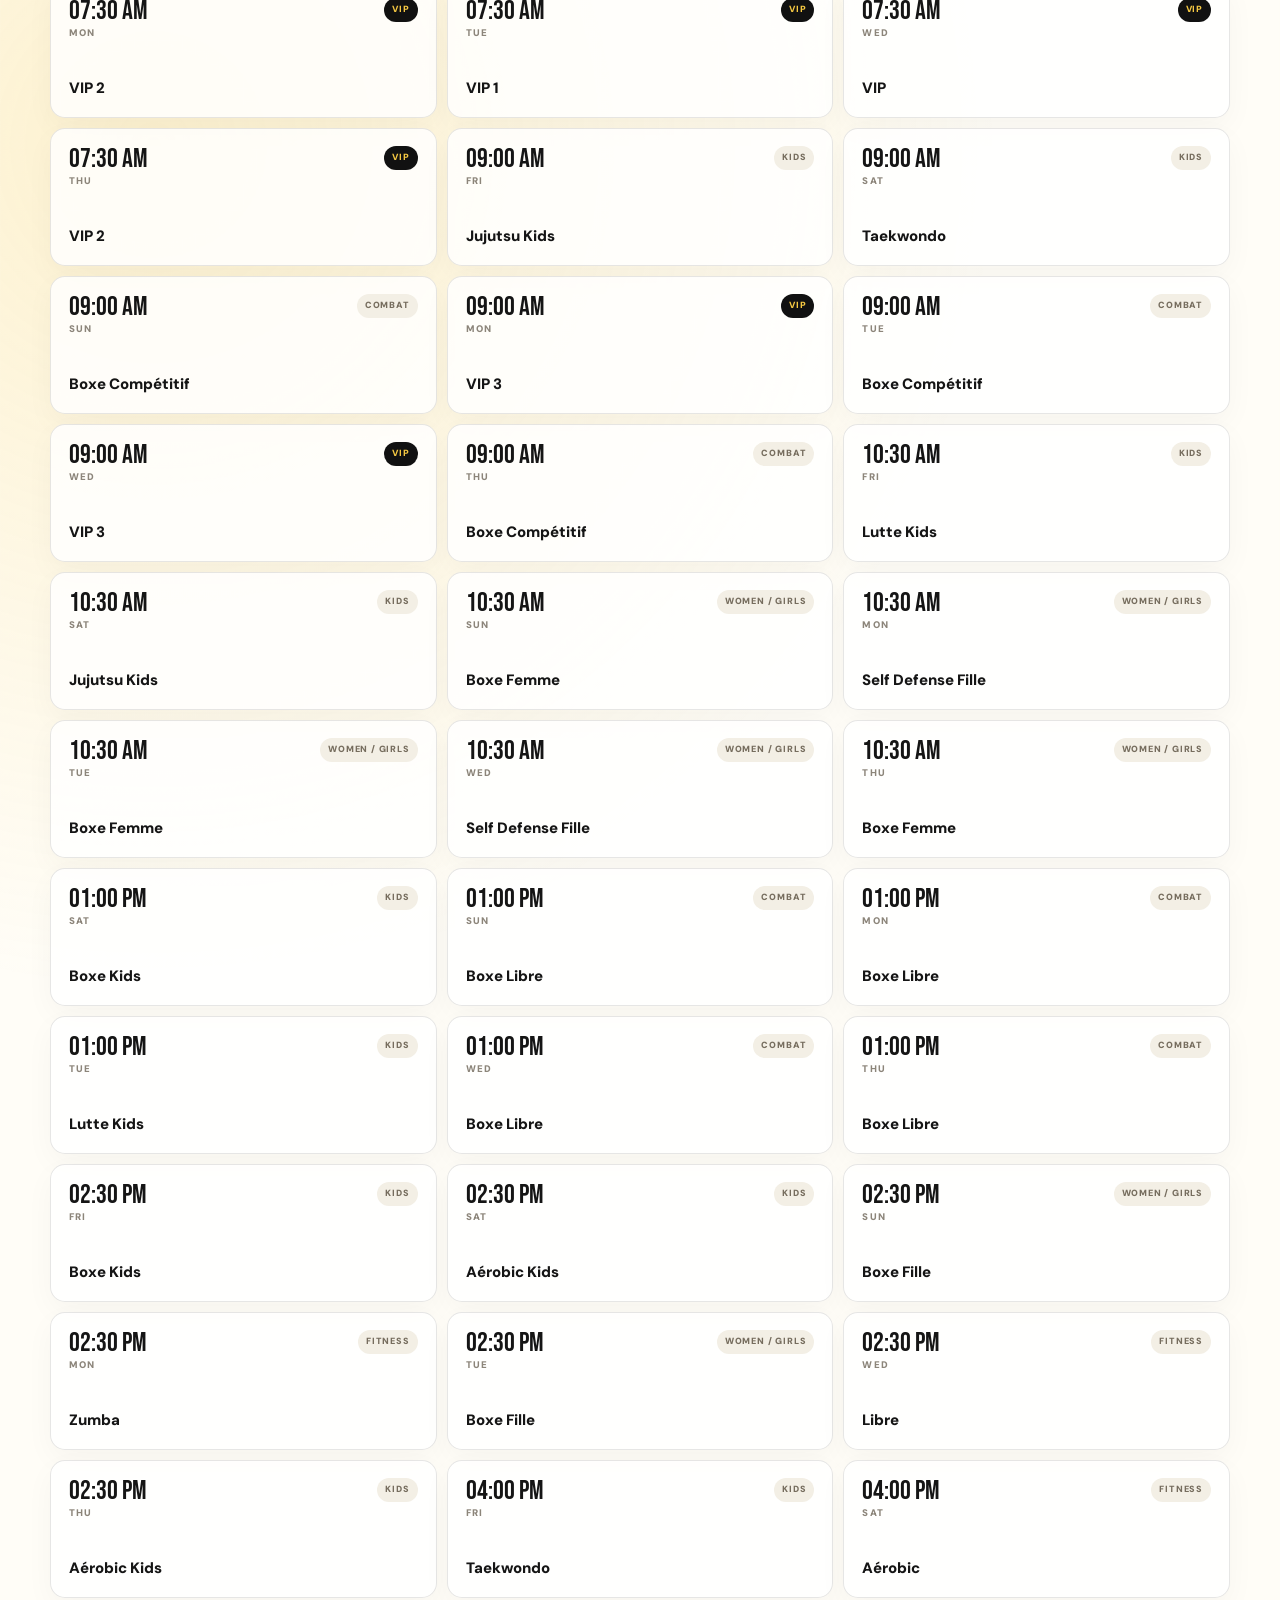
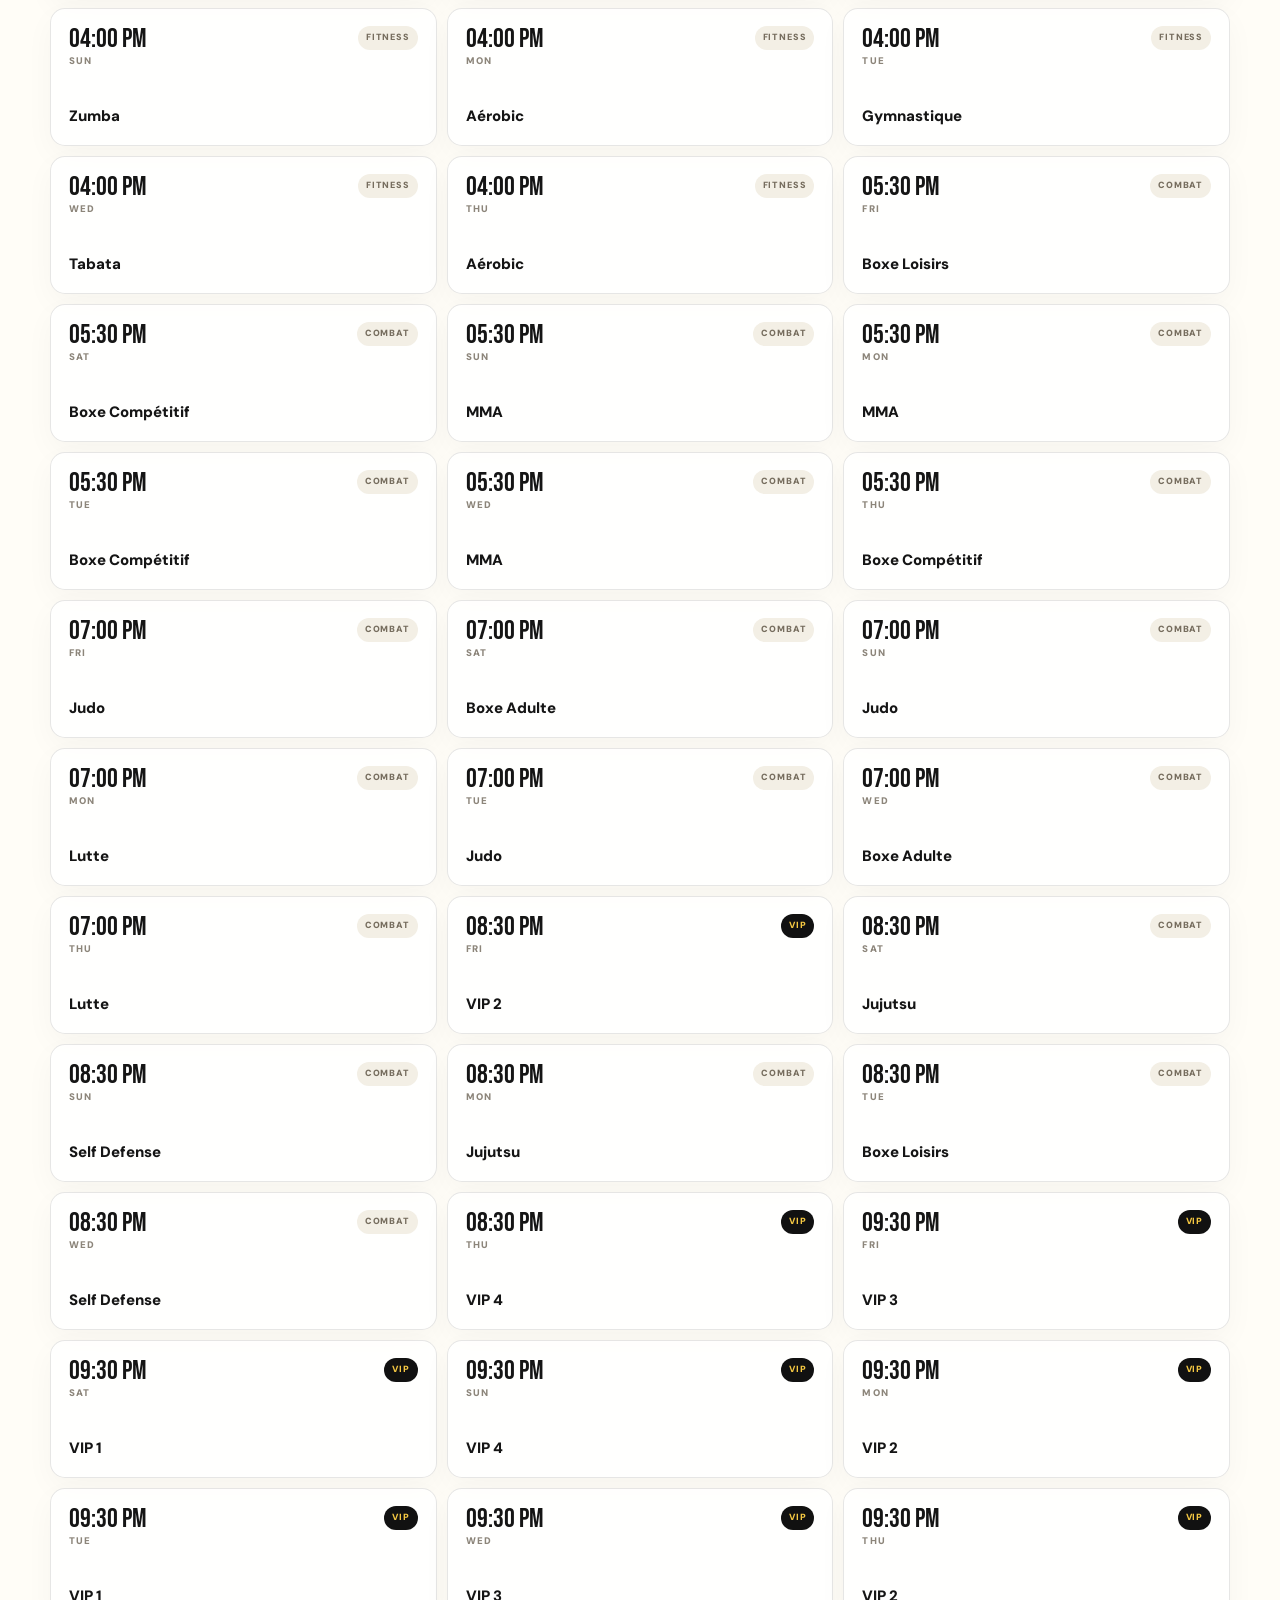
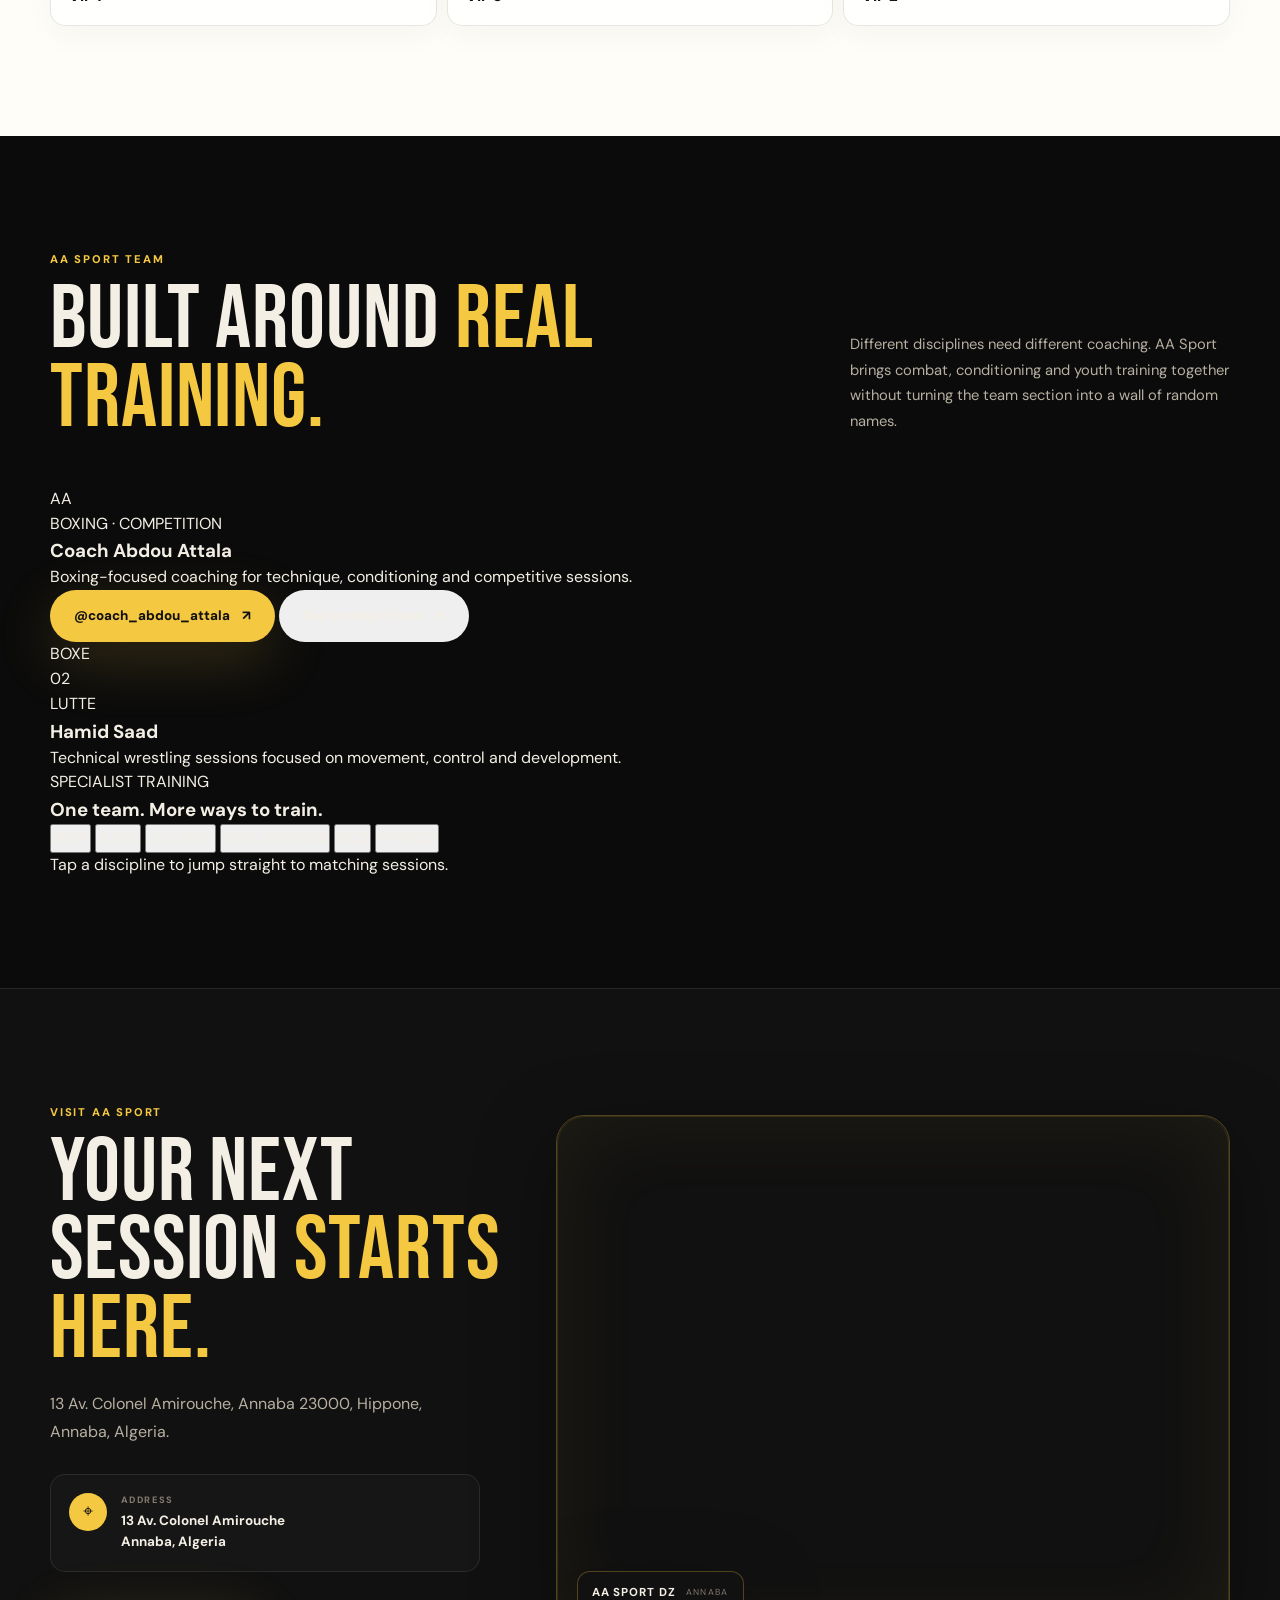
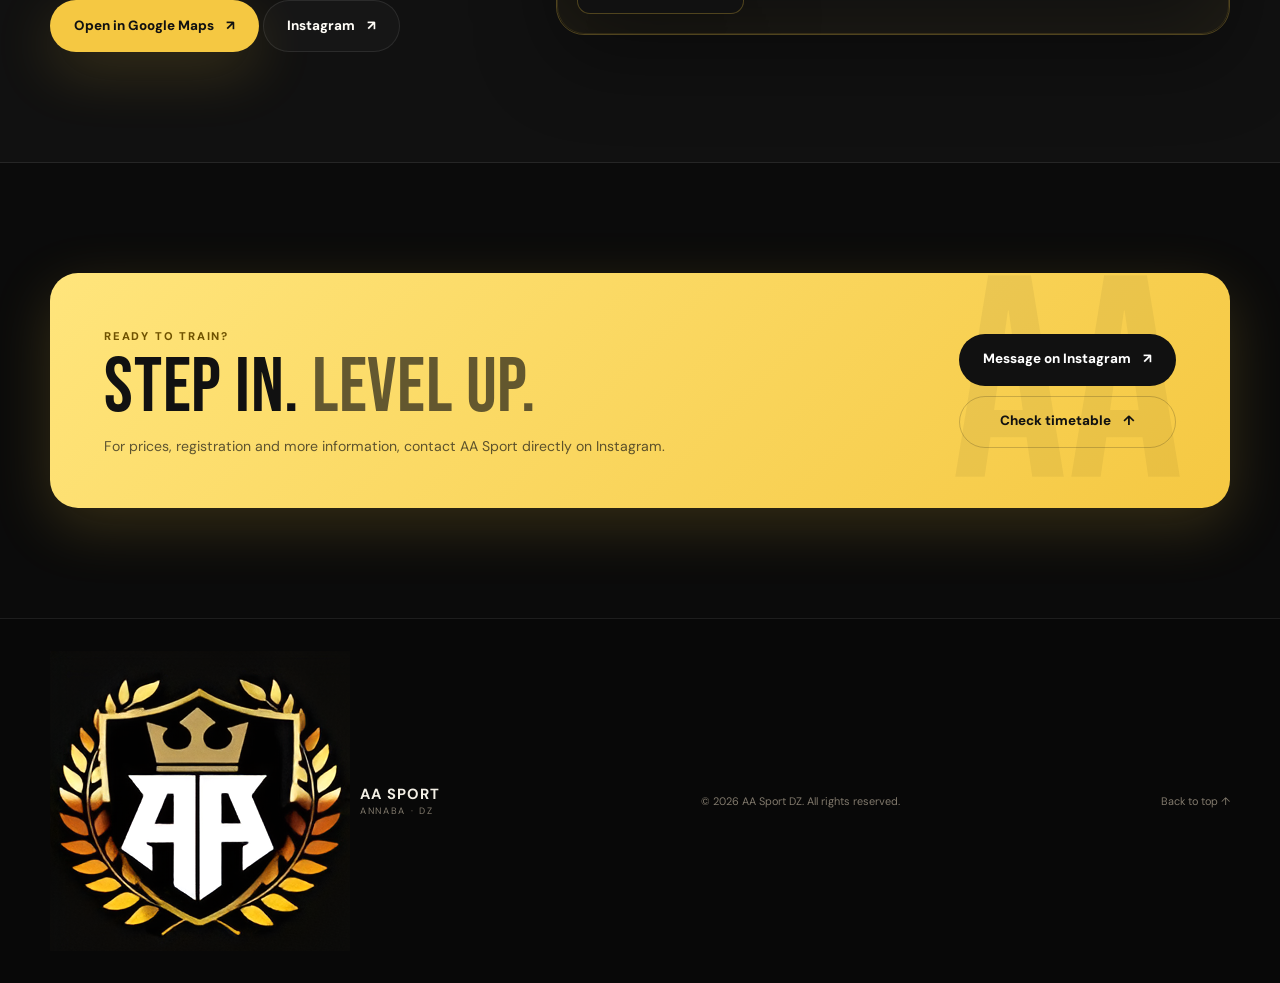
==== commit d7940703: "Polish AA Sport website design and interactions" ====
--- a/index.html
+++ b/index.html
@@ -3,48 +3,21 @@
 <head>
   <meta charset="UTF-8">
   <meta name="viewport" content="width=device-width, initial-scale=1.0">
-  <meta name="theme-color" content="#f4c430">
-  <meta name="description" content="AA Sport DZ — multi-discipline gym in Annaba, Algeria. Boxing, MMA, judo, lutte, jujutsu, self-defense, fitness, kids programs and VIP sessions.">
+  <meta name="theme-color" content="#0a0a0a">
+  <meta name="description" content="AA Sport DZ — boxing, MMA, judo, lutte, self-defense, fitness, kids programs and VIP training in Annaba, Algeria.">
   <meta property="og:title" content="AA Sport DZ — Annaba">
-  <meta property="og:description" content="Train stronger. Fight smarter. AA Sport DZ in Annaba, Algeria.">
+  <meta property="og:description" content="Train without limits at AA Sport DZ in Annaba.">
+  <meta property="og:image" content="assets/hero.png">
   <link rel="icon" href="assets/favicon.jpg">
   <title>AA Sport DZ — Annaba</title>
   <link rel="preconnect" href="https://fonts.googleapis.com">
   <link rel="preconnect" href="https://fonts.gstatic.com" crossorigin>
   <link href="https://fonts.googleapis.com/css2?family=Bebas+Neue&family=DM+Sans:wght@400;500;600;700;800&display=swap" rel="stylesheet">
   <link rel="stylesheet" href="style.css">
-  <style>
-    /* Requested refinements layered on top of the original design */
-    body{
-      background:
-        radial-gradient(circle at 82% 12%, rgba(245,200,66,.10), transparent 30%),
-        radial-gradient(circle at 8% 44%, rgba(153,105,18,.08), transparent 32%),
-        linear-gradient(180deg,#0a0a0a 0%,#0d0d0d 46%,#090909 100%);
-    }
-    .grain-overlay{display:none}
-    .ambient{opacity:.075;filter:blur(135px)}
-    .brand-logo{width:46px;height:46px;object-fit:contain;border-radius:50%;flex:0 0 46px}
-    .footer-brand .brand-logo{width:38px;height:38px;flex-basis:38px}
-    .hero-photo{min-height:620px;background:#121212}
-    .hero-photo img{position:absolute;inset:0;width:100%;height:100%;object-fit:cover;object-position:center 38%;display:block}
-    .hero-photo::before{z-index:2;background:linear-gradient(to top,rgba(0,0,0,.48),transparent 58%),linear-gradient(120deg,rgba(245,200,66,.06),transparent 40%)}
-    .hero-stamp{z-index:4;width:138px;height:88px;border-radius:18px;right:-18px;top:58px;transform:rotate(4deg);padding:10px;text-align:center}
-    .hero-stamp span{font-size:.62rem}
-    .hero-stamp b{font-size:2rem;line-height:.9;margin-top:3px}
-    .coach-roster{display:grid;grid-template-columns:repeat(3,1fr);gap:14px}
-    .coach-feature,.coach-more{min-height:220px;padding:26px;border:1px solid var(--line);border-radius:var(--radius);background:linear-gradient(150deg,rgba(255,255,255,.04),rgba(255,255,255,.015));display:flex;flex-direction:column;justify-content:space-between;gap:22px}
-    .coach-avatar{width:54px;height:54px;border-radius:14px;display:grid;place-items:center;background:var(--gold);color:#111;font-family:var(--display);font-size:1.55rem;box-shadow:0 10px 35px rgba(245,200,66,.13)}
-    .coach-feature span{font-size:.6rem;font-weight:900;color:var(--gold);letter-spacing:.15em}
-    .coach-feature h3,.coach-more h3{font-family:var(--display);font-size:2rem;font-weight:400;line-height:1.05;margin:6px 0}
-    .coach-feature p,.coach-more p{font-size:.8rem;color:var(--text-soft);line-height:1.6}
-    .coach-more>span{font-family:var(--display);font-size:3.4rem;color:var(--gold);line-height:1}
-    @media(max-width:980px){.coach-roster{grid-template-columns:1fr}.hero-photo{min-height:580px}.hero-stamp{right:12px}}
-    @media(max-width:720px){.brand-logo{width:40px;height:40px;flex-basis:40px}.hero-photo{min-height:500px}.hero-stamp{width:116px;height:76px;top:26px;right:-4px}.hero-stamp b{font-size:1.7rem}}
-    @media(max-width:480px){.hero-photo{min-height:430px}.hero-photo img{object-position:center center}}
-  </style>
 </head>
 <body>
-  <div class="grain-overlay" aria-hidden="true"></div>
+  <div class="scroll-progress" id="scrollProgress" aria-hidden="true"></div>
+  <div class="cursor-glow" id="cursorGlow" aria-hidden="true"></div>
   <div class="ambient ambient-a" aria-hidden="true"></div>
   <div class="ambient ambient-b" aria-hidden="true"></div>
 
@@ -57,7 +30,7 @@
 
       <div class="nav-links" id="navLinks">
         <a href="#schedule" data-i18n="navSchedule">Schedule</a>
-        <a href="#coaches" data-i18n="navCoaches">Coaches</a>
+        <a href="#coaches" data-i18n="navTeam">Team</a>
         <a href="#location" data-i18n="navLocation">Location</a>
       </div>
 
@@ -76,28 +49,34 @@
   <main>
     <section class="hero shell">
       <div class="hero-copy reveal">
+        <div class="hero-label"><span></span><span data-i18n="heroLabel">AA SPORT · ANNABA</span></div>
         <h1><span data-i18n="heroLine1">TRAIN</span><br><span class="gold" data-i18n="heroLine2">WITHOUT LIMITS.</span></h1>
         <p data-i18n="heroDesc">Boxing, MMA, judo, wrestling, self-defense, kids programs and fitness — all under one roof in the heart of Annaba.</p>
         <div class="hero-actions">
-          <a href="#schedule" class="btn btn-primary"><span data-i18n="viewSchedule">View schedule</span><span aria-hidden="true">↘</span></a>
-          <a href="#location" class="btn btn-ghost"><span data-i18n="findUs">Find us</span><span aria-hidden="true">⌖</span></a>
+          <a href="#schedule" class="btn btn-primary magnetic"><span data-i18n="viewSchedule">View schedule</span><span aria-hidden="true">↘</span></a>
+          <a href="#location" class="btn btn-ghost magnetic"><span data-i18n="findUs">Find us</span><span aria-hidden="true">⌖</span></a>
         </div>
         <div class="hero-meta">
-          <div><strong>20+</strong><span data-i18n="sessionsWeek">weekly session types</span></div>
-          <div><strong>7/7</strong><span data-i18n="openWeek">training days</span></div>
-          <div><strong>07:30</strong><span data-i18n="firstSession">first session</span></div>
+          <button class="stat-card" data-scroll="#schedule"><strong>20+</strong><span data-i18n="sessionsWeek">weekly session types</span></button>
+          <button class="stat-card" data-scroll="#schedule"><strong>7/7</strong><span data-i18n="openWeek">training days</span></button>
+          <button class="stat-card" data-scroll="#schedule"><strong>07:30</strong><span data-i18n="firstSession">first session</span></button>
         </div>
       </div>
 
       <div class="hero-visual reveal">
         <div class="hero-photo">
-          <img src="assets/hero.png" alt="AA Sport gym">
-        </div>
-        <div class="hero-stamp" aria-hidden="true"><span>#1 GYM IN</span><b>ANNABA</b></div>
-      </div>
-    </section>
-
-    <section class="ticker" aria-hidden="true">
+          <img src="assets/hero.png" alt="AA Sport gym" fetchpriority="high">
+          <div class="hero-photo-shade"></div>
+          <div class="hero-photo-caption">
+            <span data-i18n="heroCaptionEyebrow">MULTI-DISCIPLINE TRAINING</span>
+            <strong data-i18n="heroCaption">Built for every level.</strong>
+          </div>
+        </div>
+        <div class="hero-stamp" aria-label="AA Sport Annaba"><span>#1 GYM IN</span><b>ANNABA</b></div>
+      </div>
+    </section>
+
+    <section class="ticker" aria-label="Sports available">
       <div class="ticker-track">
         <span>BOXING</span><b>✦</b><span>MMA</span><b>✦</b><span>JUDO</span><b>✦</b><span>LUTTE</span><b>✦</b><span>JUJUTSU</span><b>✦</b><span>ZUMBA</span><b>✦</b><span>SELF DEFENSE</span><b>✦</b><span>BOXING</span><b>✦</b><span>MMA</span><b>✦</b><span>JUDO</span><b>✦</b><span>LUTTE</span><b>✦</b><span>JUJUTSU</span><b>✦</b><span>ZUMBA</span><b>✦</b><span>SELF DEFENSE</span><b>✦</b>
       </div>
@@ -106,46 +85,83 @@
     <section class="section schedule-section" id="schedule">
       <div class="shell">
         <div class="section-head schedule-heading reveal">
-          <div><span class="kicker" data-i18n="scheduleKicker">Weekly timetable</span><h2 data-i18n="scheduleTitle">FIND YOUR <em>SESSION.</em></h2></div>
-          <p data-i18n="scheduleIntro">Filter by day or category. Times shown are the current weekly schedule supplied by AA Sport.</p>
-        </div>
-
-        <div class="schedule-toolbar reveal">
-          <div class="day-filters" id="dayFilters"></div>
-          <label class="category-select">
-            <span data-i18n="filterLabel">Category</span>
-            <select id="categoryFilter">
-              <option value="all" data-i18n="filterAll">All programs</option>
-              <option value="kids" data-i18n="filterKids">Kids</option>
-              <option value="women" data-i18n="filterWomen">Women / Girls</option>
-              <option value="combat" data-i18n="filterCombat">Combat</option>
-              <option value="fitness" data-i18n="filterFitness">Fitness</option>
-              <option value="vip" data-i18n="filterVip">VIP</option>
-            </select>
-          </label>
-        </div>
-        <div class="schedule-grid reveal" id="scheduleGrid" aria-live="polite"></div>
-      </div>
-    </section>
-
-    <section class="section shell" id="coaches">
+          <div>
+            <span class="kicker" data-i18n="scheduleKicker">Weekly timetable</span>
+            <h2 data-i18n="scheduleTitle">FIND YOUR <em>SESSION.</em></h2>
+          </div>
+          <p data-i18n="scheduleIntro">Pick a day and training type. The schedule updates instantly so you can get straight to the session you want.</p>
+        </div>
+
+        <div class="schedule-shell reveal">
+          <div class="quick-picks" aria-label="Quick category filters">
+            <span data-i18n="quickPick">What do you want to train?</span>
+            <div class="quick-pick-row" id="quickPicks"></div>
+          </div>
+
+          <div class="schedule-toolbar">
+            <div class="day-filters" id="dayFilters"></div>
+            <label class="category-select">
+              <span data-i18n="filterLabel">Category</span>
+              <select id="categoryFilter">
+                <option value="all" data-i18n="filterAll">All programs</option>
+                <option value="kids" data-i18n="filterKids">Kids</option>
+                <option value="women" data-i18n="filterWomen">Women / Girls</option>
+                <option value="combat" data-i18n="filterCombat">Combat</option>
+                <option value="fitness" data-i18n="filterFitness">Fitness</option>
+                <option value="vip" data-i18n="filterVip">VIP</option>
+              </select>
+            </label>
+          </div>
+
+          <div class="schedule-summary" id="scheduleSummary"></div>
+          <div class="schedule-grid" id="scheduleGrid" aria-live="polite"></div>
+        </div>
+      </div>
+    </section>
+
+    <section class="section team-section shell" id="coaches">
       <div class="section-head reveal">
-        <div><span class="kicker" data-i18n="coachesKicker">The team</span><h2>TRAIN WITH <em>THE TEAM.</em></h2></div>
-        <p>AA Sport brings multiple disciplines together under one roof, with specialist coaching for combat, fitness and self-defense.</p>
-      </div>
-      <div class="coach-roster reveal">
-        <article class="coach-feature">
-          <div class="coach-avatar">AA</div>
-          <div><span>BOXING</span><h3>Coach Abdou Attala</h3><p>Boxing sessions and competitive training.</p></div>
+        <div>
+          <span class="kicker" data-i18n="teamKicker">AA Sport team</span>
+          <h2 data-i18n="teamTitle">BUILT AROUND <em>REAL TRAINING.</em></h2>
+        </div>
+        <p data-i18n="teamIntro">Different disciplines need different coaching. AA Sport brings combat, conditioning and youth training together without turning the team section into a wall of random names.</p>
+      </div>
+
+      <div class="coach-showcase reveal">
+        <article class="coach-spotlight interactive-card">
+          <div class="coach-monogram">AA</div>
+          <div class="coach-spotlight-copy">
+            <span class="coach-role" data-i18n="boxingCoach">BOXING · COMPETITION</span>
+            <h3>Coach Abdou Attala</h3>
+            <p data-i18n="abdouText">Boxing-focused coaching for technique, conditioning and competitive sessions.</p>
+            <div class="coach-actions">
+              <a class="btn btn-primary compact magnetic" href="https://www.instagram.com/coach_abdou_attala/" target="_blank" rel="noopener">@coach_abdou_attala <span>↗</span></a>
+              <button class="btn btn-soft compact" data-category-jump="combat"><span data-i18n="seeBoxingTimes">See combat times</span><span>→</span></button>
+            </div>
+          </div>
+          <div class="coach-watermark">BOXE</div>
         </article>
-        <article class="coach-feature">
-          <div class="coach-avatar">HS</div>
-          <div><span>LUTTE</span><h3>Hamid Saad</h3><p>Wrestling training and technical development.</p></div>
-        </article>
-        <article class="coach-more">
-          <span>+</span>
-          <div><h3>More specialist coaching</h3><p>Self-defense, MMA, judo, jujutsu, taekwondo, fitness and youth programs — without pretending we have photos for every coach.</p></div>
-        </article>
+
+        <div class="team-side">
+          <article class="coach-line interactive-card">
+            <div class="coach-line-number">02</div>
+            <div><span>LUTTE</span><h3>Hamid Saad</h3><p data-i18n="hamidText">Technical wrestling sessions focused on movement, control and development.</p></div>
+          </article>
+          <article class="team-disciplines interactive-card">
+            <span class="team-small" data-i18n="specialists">SPECIALIST TRAINING</span>
+            <h3 data-i18n="teamRangeTitle">One team. More ways to train.</h3>
+            <div class="discipline-cloud">
+              <button data-category-jump="combat">MMA</button>
+              <button data-category-jump="combat">JUDO</button>
+              <button data-category-jump="combat">JUJUTSU</button>
+              <button data-category-jump="women" data-i18n="selfDefenseChip">SELF DEFENSE</button>
+              <button data-category-jump="kids" data-i18n="kidsChip">KIDS</button>
+              <button data-category-jump="fitness">FITNESS</button>
+            </div>
+            <p data-i18n="teamRangeText">Tap a discipline to jump straight to matching sessions.</p>
+          </article>
+        </div>
       </div>
     </section>
 
@@ -155,11 +171,14 @@
           <span class="kicker" data-i18n="locationKicker">Visit AA Sport</span>
           <h2 data-i18n="locationTitle">YOUR NEXT SESSION <em>STARTS HERE.</em></h2>
           <p data-i18n="locationText">13 Av. Colonel Amirouche, Annaba 23000, Hippone, Annaba, Algeria.</p>
-          <div class="address-card">
+          <div class="address-card interactive-card">
             <span class="address-icon">⌖</span>
             <div><small data-i18n="addressLabel">ADDRESS</small><strong>13 Av. Colonel Amirouche<br>Annaba, Algeria</strong></div>
           </div>
-          <a class="btn btn-primary" href="https://www.google.com/maps/search/?api=1&query=13+Av.+Colonel+Amirouche,+Annaba,+Algeria" target="_blank" rel="noopener"><span data-i18n="openMaps">Open in Google Maps</span><span>↗</span></a>
+          <div class="location-actions">
+            <a class="btn btn-primary magnetic" href="https://www.google.com/maps/search/?api=1&query=13+Av.+Colonel+Amirouche,+Annaba,+Algeria" target="_blank" rel="noopener"><span data-i18n="openMaps">Open in Google Maps</span><span>↗</span></a>
+            <a class="btn btn-ghost magnetic" href="https://www.instagram.com/aa_sport_dz/" target="_blank" rel="noopener">Instagram <span>↗</span></a>
+          </div>
         </div>
         <div class="map-wrap reveal">
           <iframe title="AA Sport DZ location map" loading="lazy" referrerpolicy="no-referrer-when-downgrade" src="https://www.google.com/maps?q=13%20Av.%20Colonel%20Amirouche%2C%20Annaba%2C%20Algeria&output=embed"></iframe>
@@ -169,11 +188,15 @@
     </section>
 
     <section class="section contact-section shell" id="contact">
-      <div class="contact-panel reveal">
-        <div class="contact-copy"><span class="kicker" data-i18n="contactKicker">Ready to train?</span><h2 data-i18n="contactTitle">STEP IN. <em>LEVEL UP.</em></h2><p data-i18n="contactText">For prices, registration and more information, contact AA Sport directly on Instagram.</p></div>
+      <div class="contact-panel reveal interactive-card">
+        <div class="contact-copy">
+          <span class="kicker" data-i18n="contactKicker">Ready to train?</span>
+          <h2 data-i18n="contactTitle">STEP IN. <em>LEVEL UP.</em></h2>
+          <p data-i18n="contactText">For prices, registration and more information, contact AA Sport directly on Instagram.</p>
+        </div>
         <div class="contact-actions">
-          <a class="btn btn-dark" href="https://www.instagram.com/aa_sport_dz/" target="_blank" rel="noopener">Instagram <span>↗</span></a>
-          <a class="btn btn-outline-dark" href="#schedule"><span data-i18n="checkTimetable">Check timetable</span></a>
+          <a class="btn btn-dark magnetic" href="https://www.instagram.com/aa_sport_dz/" target="_blank" rel="noopener"><span data-i18n="messageInstagram">Message on Instagram</span><span>↗</span></a>
+          <a class="btn btn-outline-dark magnetic" href="#schedule"><span data-i18n="checkTimetable">Check timetable</span><span>↑</span></a>
         </div>
       </div>
     </section>
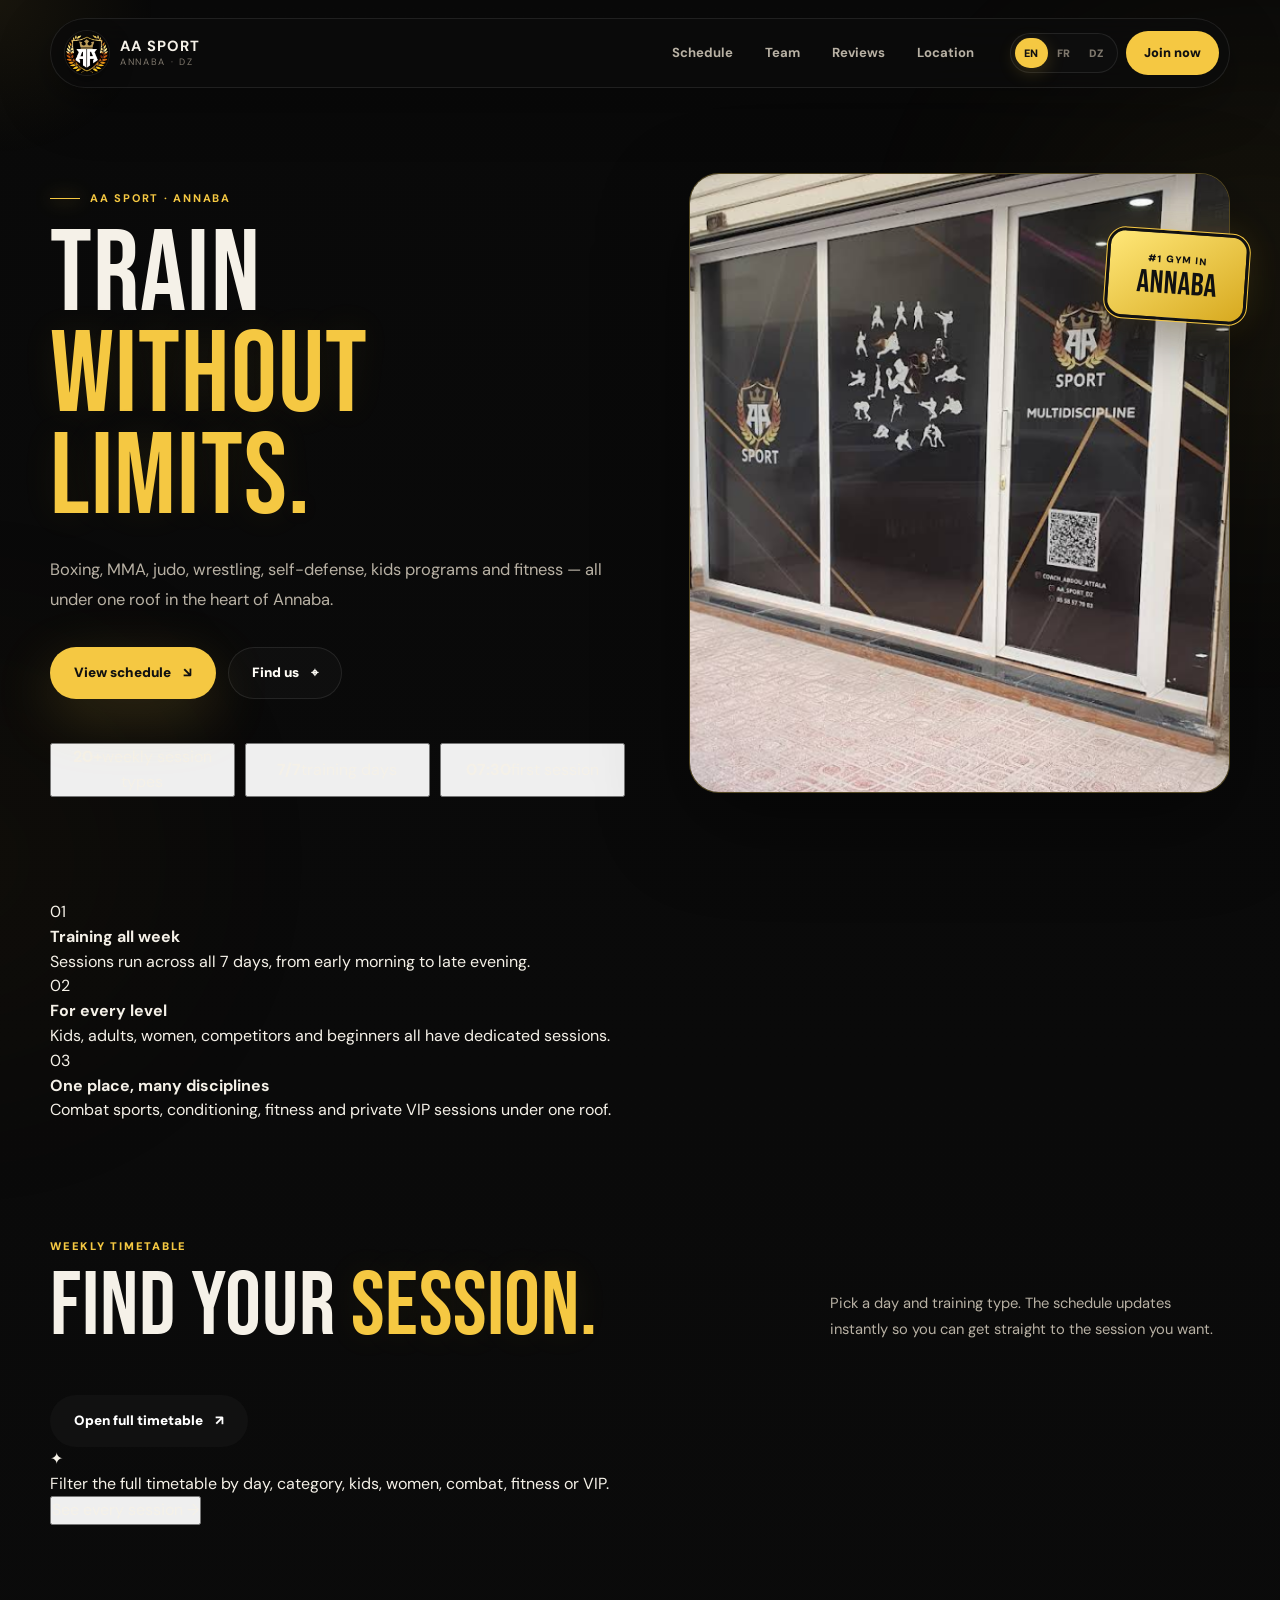
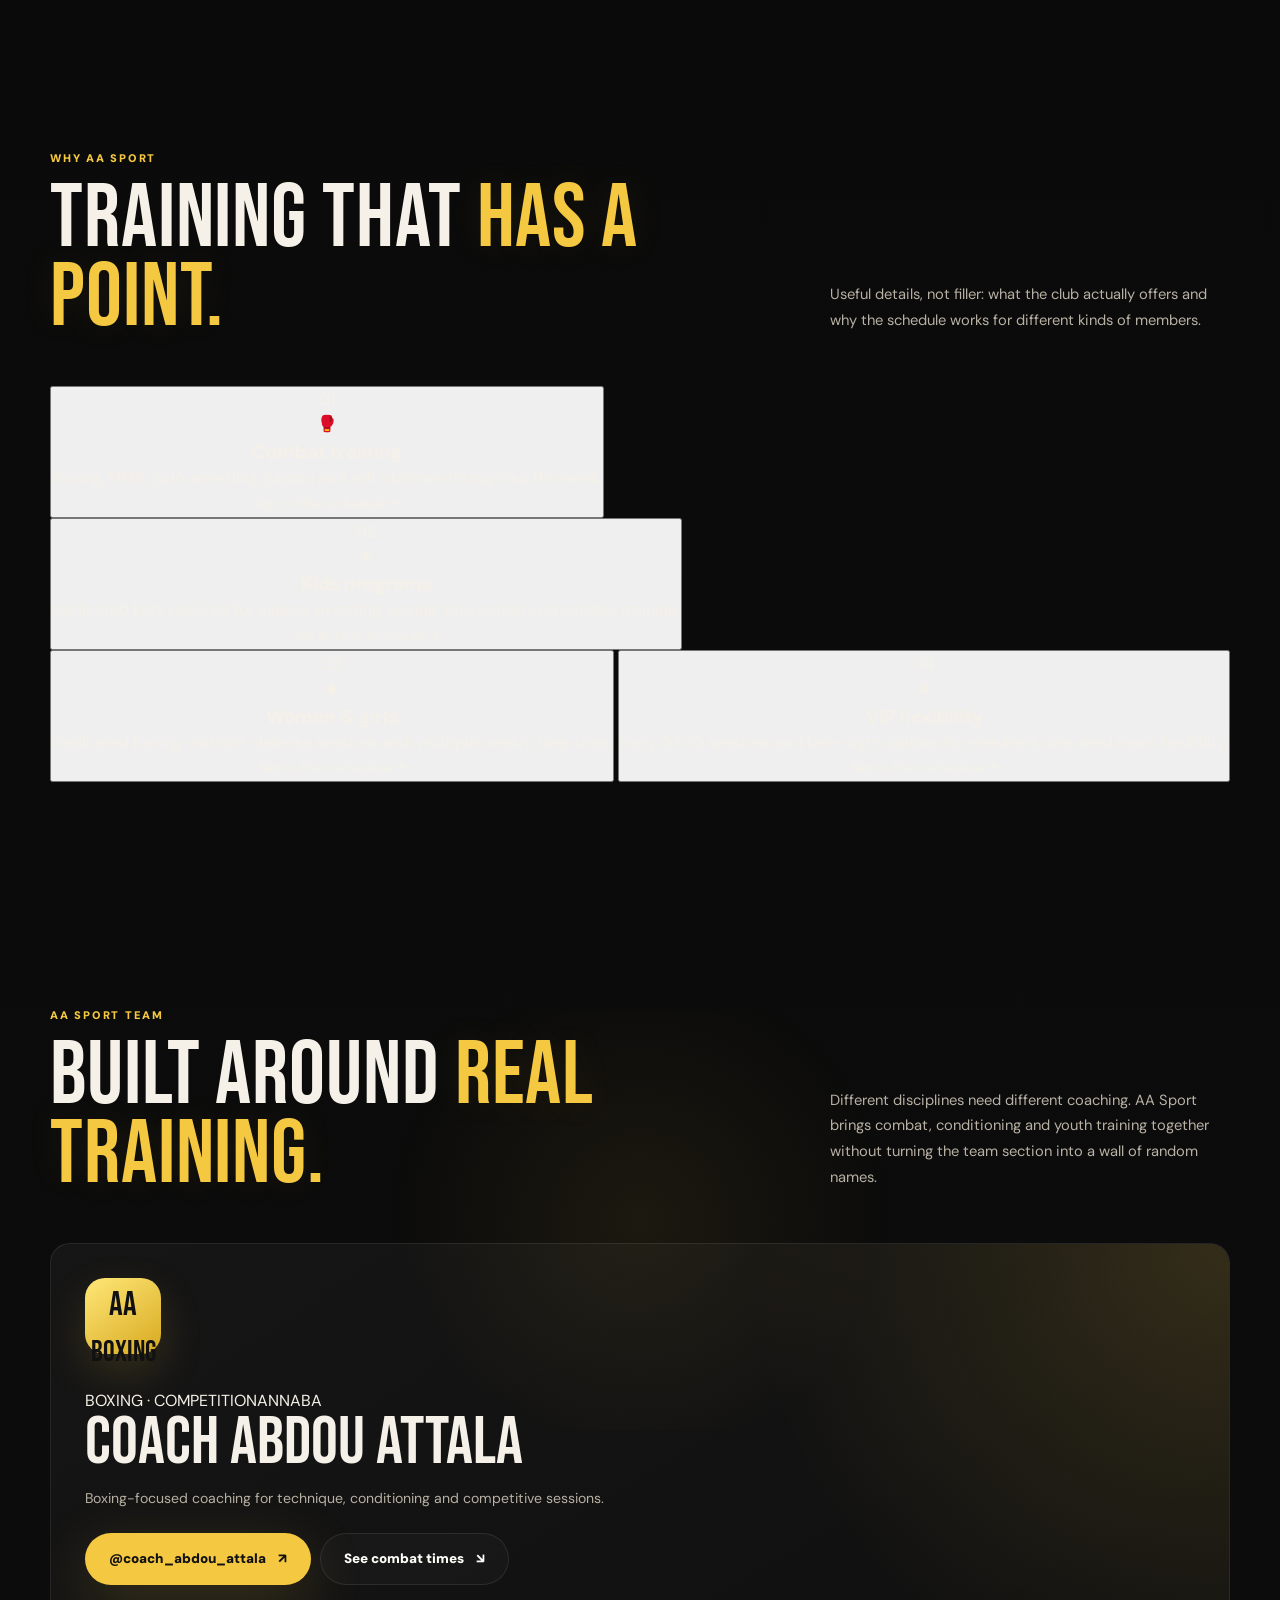
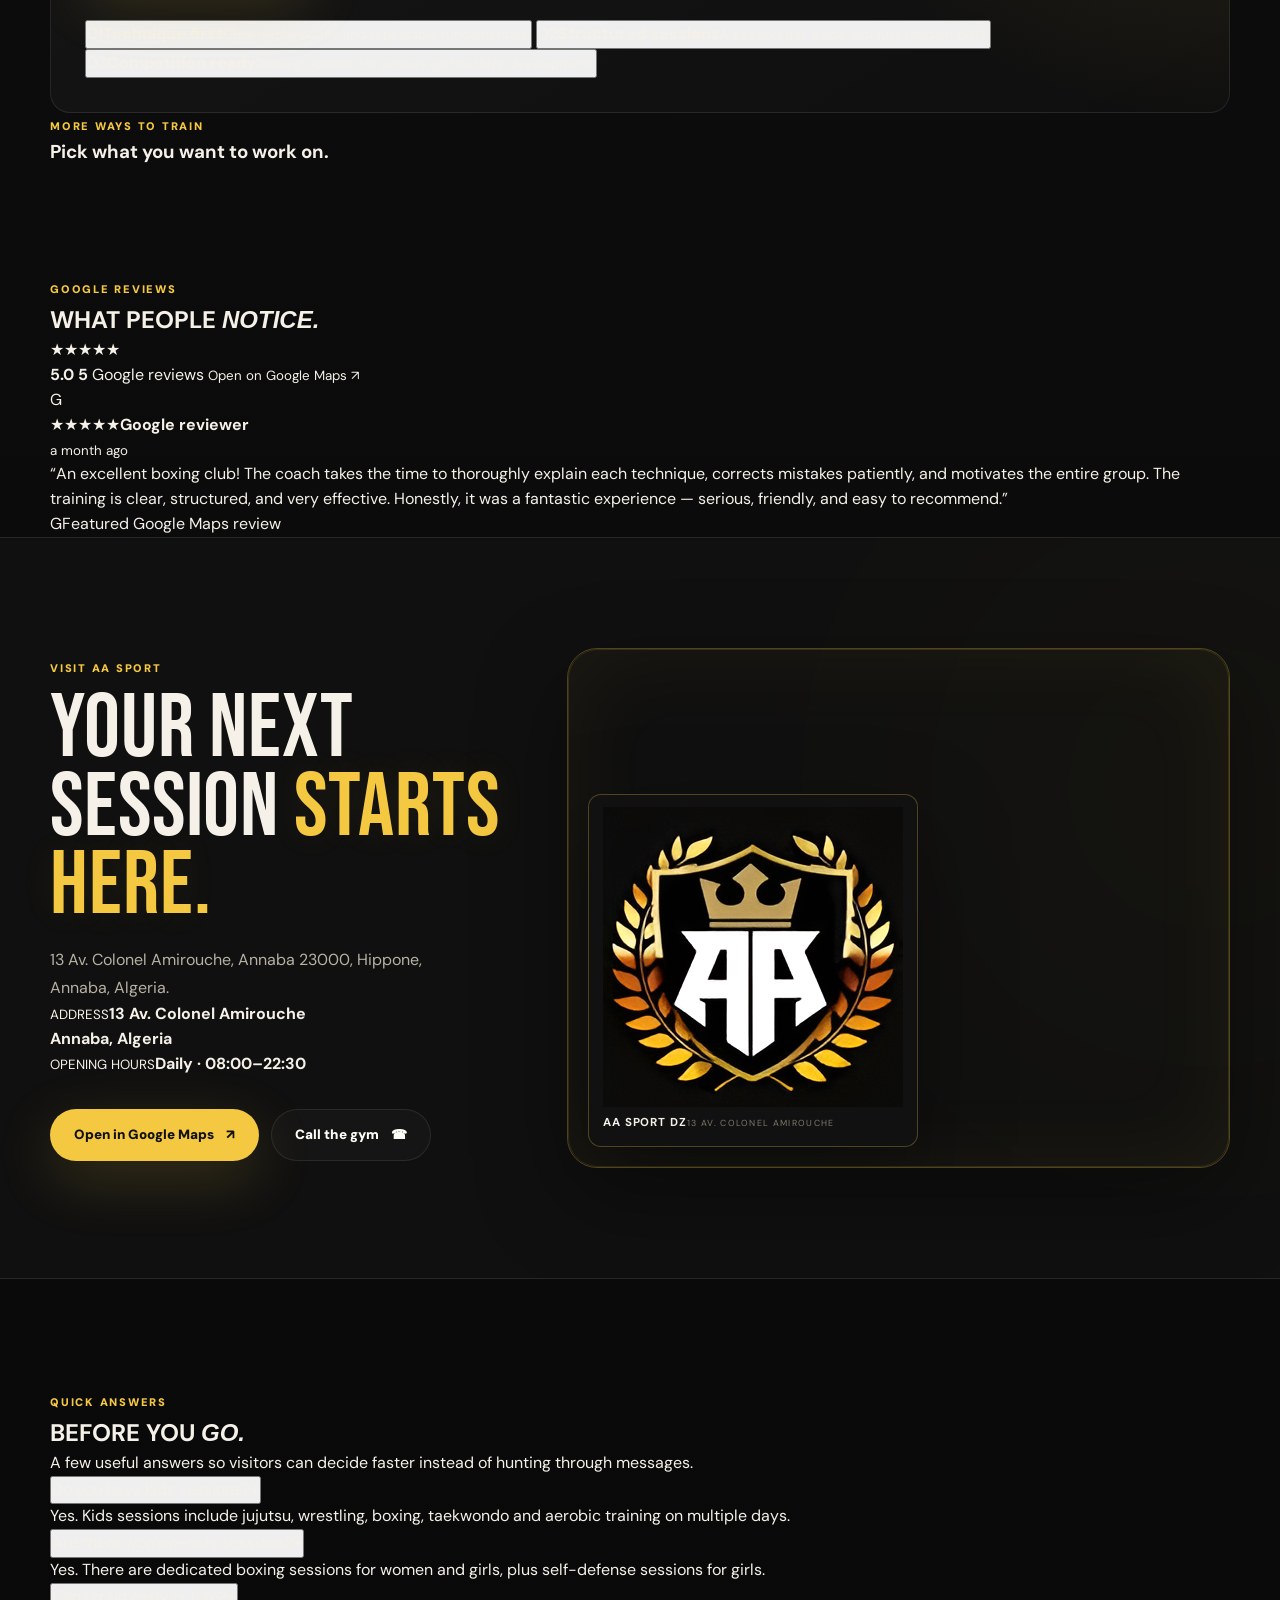
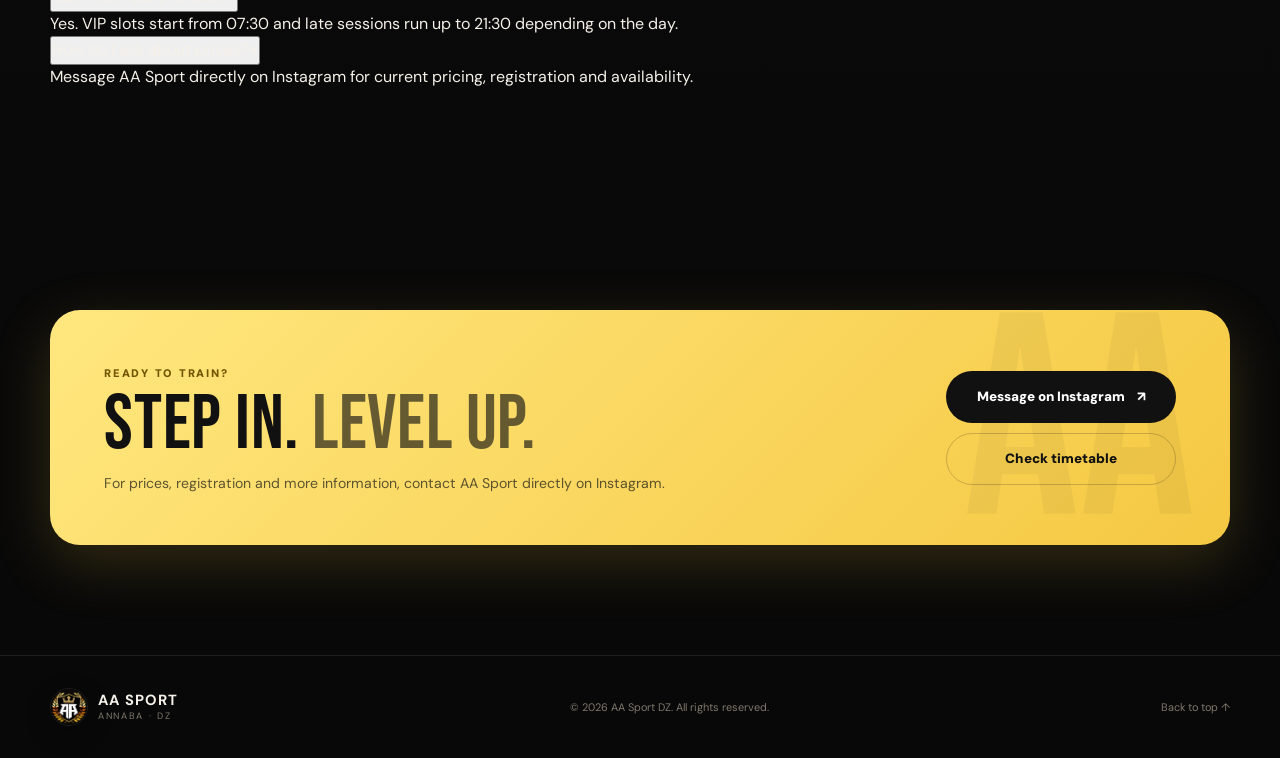
==== commit 8b8aaa25: "Refine timetable, reviews, coach spotlight and responsive UX" ====
--- a/index.html
+++ b/index.html
@@ -3,7 +3,7 @@
 <head>
   <meta charset="UTF-8">
   <meta name="viewport" content="width=device-width, initial-scale=1.0">
-  <meta name="theme-color" content="#0a0a0a">
+  <meta name="theme-color" content="#090909">
   <meta name="description" content="AA Sport DZ — boxing, MMA, judo, lutte, self-defense, fitness, kids programs and VIP training in Annaba, Algeria.">
   <meta property="og:title" content="AA Sport DZ — Annaba">
   <meta property="og:description" content="Train without limits at AA Sport DZ in Annaba.">
@@ -30,17 +30,18 @@
 
       <div class="nav-links" id="navLinks">
         <a href="#schedule" data-i18n="navSchedule">Schedule</a>
-        <a href="#coaches" data-i18n="navTeam">Team</a>
+        <a href="#team" data-i18n="navTeam">Coach</a>
+        <a href="#reviews" data-i18n="navReviews">Reviews</a>
         <a href="#location" data-i18n="navLocation">Location</a>
       </div>
 
       <div class="nav-actions">
         <div class="lang-switcher" aria-label="Language selector">
-          <button class="lang-btn active" data-lang="en" aria-label="English">EN</button>
-          <button class="lang-btn" data-lang="fr" aria-label="Français">FR</button>
-          <button class="lang-btn" data-lang="ar" aria-label="الدارجة الجزائرية">DZ</button>
-        </div>
-        <a class="nav-cta" href="#contact" data-i18n="joinNow">Join now</a>
+          <button class="lang-btn active" data-lang="en">EN</button>
+          <button class="lang-btn" data-lang="fr">FR</button>
+          <button class="lang-btn" data-lang="ar">DZ</button>
+        </div>
+        <a class="nav-cta magnetic" href="#contact" data-i18n="joinNow">Join now</a>
         <button class="menu-toggle" id="menuToggle" aria-label="Open menu" aria-expanded="false"><span></span><span></span></button>
       </div>
     </nav>
@@ -49,118 +50,135 @@
   <main>
     <section class="hero shell">
       <div class="hero-copy reveal">
-        <div class="hero-label"><span></span><span data-i18n="heroLabel">AA SPORT · ANNABA</span></div>
+        <div class="hero-label"><span></span><b data-i18n="heroLabel">AA SPORT · ANNABA</b></div>
         <h1><span data-i18n="heroLine1">TRAIN</span><br><span class="gold" data-i18n="heroLine2">WITHOUT LIMITS.</span></h1>
         <p data-i18n="heroDesc">Boxing, MMA, judo, wrestling, self-defense, kids programs and fitness — all under one roof in the heart of Annaba.</p>
         <div class="hero-actions">
-          <a href="#schedule" class="btn btn-primary magnetic"><span data-i18n="viewSchedule">View schedule</span><span aria-hidden="true">↘</span></a>
+          <button class="btn btn-primary magnetic" data-open-schedule><span data-i18n="viewSchedule">View schedule</span><span aria-hidden="true">↘</span></button>
           <a href="#location" class="btn btn-ghost magnetic"><span data-i18n="findUs">Find us</span><span aria-hidden="true">⌖</span></a>
         </div>
         <div class="hero-meta">
-          <button class="stat-card" data-scroll="#schedule"><strong>20+</strong><span data-i18n="sessionsWeek">weekly session types</span></button>
-          <button class="stat-card" data-scroll="#schedule"><strong>7/7</strong><span data-i18n="openWeek">training days</span></button>
-          <button class="stat-card" data-scroll="#schedule"><strong>07:30</strong><span data-i18n="firstSession">first session</span></button>
-        </div>
-      </div>
-
-      <div class="hero-visual reveal">
+          <button data-open-schedule><strong>20+</strong><span data-i18n="sessionsWeek">weekly session types</span></button>
+          <button data-open-schedule><strong>7/7</strong><span data-i18n="openWeek">training days</span></button>
+          <button data-open-schedule><strong>07:30</strong><span data-i18n="firstSession">first session</span></button>
+        </div>
+      </div>
+
+      <div class="hero-visual reveal" id="heroVisual">
         <div class="hero-photo">
-          <img src="assets/hero.png" alt="AA Sport gym" fetchpriority="high">
-          <div class="hero-photo-shade"></div>
-          <div class="hero-photo-caption">
-            <span data-i18n="heroCaptionEyebrow">MULTI-DISCIPLINE TRAINING</span>
+          <img src="assets/hero.png" alt="AA Sport gym">
+          <div class="hero-photo-shine" aria-hidden="true"></div>
+          <div class="hero-caption">
+            <small data-i18n="heroCaptionEyebrow">MULTI-DISCIPLINE TRAINING</small>
             <strong data-i18n="heroCaption">Built for every level.</strong>
           </div>
         </div>
-        <div class="hero-stamp" aria-label="AA Sport Annaba"><span>#1 GYM IN</span><b>ANNABA</b></div>
-      </div>
-    </section>
-
-    <section class="ticker" aria-label="Sports available">
-      <div class="ticker-track">
-        <span>BOXING</span><b>✦</b><span>MMA</span><b>✦</b><span>JUDO</span><b>✦</b><span>LUTTE</span><b>✦</b><span>JUJUTSU</span><b>✦</b><span>ZUMBA</span><b>✦</b><span>SELF DEFENSE</span><b>✦</b><span>BOXING</span><b>✦</b><span>MMA</span><b>✦</b><span>JUDO</span><b>✦</b><span>LUTTE</span><b>✦</b><span>JUJUTSU</span><b>✦</b><span>ZUMBA</span><b>✦</b><span>SELF DEFENSE</span><b>✦</b>
-      </div>
-    </section>
-
-    <section class="section schedule-section" id="schedule">
+        <div class="hero-stamp" aria-hidden="true"><span>#1 GYM IN</span><b>ANNABA</b></div>
+      </div>
+    </section>
+
+    <section class="sport-ticker" aria-label="AA Sport disciplines">
+      <div class="ticker-track" id="sportTicker"></div>
+    </section>
+
+    <section class="proof-strip shell reveal" aria-label="AA Sport quick facts">
+      <article><span>01</span><div><strong data-i18n="proofOneTitle">Training all week</strong><p data-i18n="proofOneText">Sessions run across all 7 days, from early morning to late evening.</p></div></article>
+      <article><span>02</span><div><strong data-i18n="proofTwoTitle">For every level</strong><p data-i18n="proofTwoText">Kids, adults, women, competitors and beginners all have dedicated sessions.</p></div></article>
+      <article><span>03</span><div><strong data-i18n="proofThreeTitle">One place, many disciplines</strong><p data-i18n="proofThreeText">Combat sports, conditioning, fitness and private VIP sessions under one roof.</p></div></article>
+    </section>
+
+    <section class="section schedule-compact" id="schedule">
       <div class="shell">
-        <div class="section-head schedule-heading reveal">
-          <div>
-            <span class="kicker" data-i18n="scheduleKicker">Weekly timetable</span>
-            <h2 data-i18n="scheduleTitle">FIND YOUR <em>SESSION.</em></h2>
-          </div>
-          <p data-i18n="scheduleIntro">Pick a day and training type. The schedule updates instantly so you can get straight to the session you want.</p>
-        </div>
-
-        <div class="schedule-shell reveal">
-          <div class="quick-picks" aria-label="Quick category filters">
-            <span data-i18n="quickPick">What do you want to train?</span>
-            <div class="quick-pick-row" id="quickPicks"></div>
-          </div>
-
-          <div class="schedule-toolbar">
-            <div class="day-filters" id="dayFilters"></div>
-            <label class="category-select">
-              <span data-i18n="filterLabel">Category</span>
-              <select id="categoryFilter">
-                <option value="all" data-i18n="filterAll">All programs</option>
-                <option value="kids" data-i18n="filterKids">Kids</option>
-                <option value="women" data-i18n="filterWomen">Women / Girls</option>
-                <option value="combat" data-i18n="filterCombat">Combat</option>
-                <option value="fitness" data-i18n="filterFitness">Fitness</option>
-                <option value="vip" data-i18n="filterVip">VIP</option>
-              </select>
-            </label>
-          </div>
-
-          <div class="schedule-summary" id="scheduleSummary"></div>
-          <div class="schedule-grid" id="scheduleGrid" aria-live="polite"></div>
-        </div>
-      </div>
-    </section>
-
-    <section class="section team-section shell" id="coaches">
-      <div class="section-head reveal">
+        <div class="section-head reveal">
+          <div><span class="kicker" data-i18n="scheduleKicker">Weekly timetable</span><h2 data-i18n="scheduleTitle">FIND YOUR <em>SESSION.</em></h2></div>
+          <p data-i18n="scheduleIntro">No giant timetable wall. Pick a day, preview a few sessions, then open the full schedule only when you need it.</p>
+        </div>
+
+        <div class="schedule-panel reveal">
+          <div class="schedule-panel-top">
+            <div class="preview-days" id="previewDays"></div>
+            <button class="btn btn-dark schedule-open-btn magnetic" data-open-schedule><span data-i18n="openFullSchedule">Open full timetable</span><span>↗</span></button>
+          </div>
+          <div class="schedule-preview" id="schedulePreview"></div>
+          <div class="schedule-panel-footer">
+            <div class="schedule-note"><span>✦</span><p data-i18n="scheduleNote">Filter the full timetable by day, category, kids, women, combat, fitness or VIP.</p></div>
+            <button class="text-button" data-open-schedule><span data-i18n="seeEverything">See every session</span> →</button>
+          </div>
+        </div>
+      </div>
+    </section>
+
+    <section class="section experience-section">
+      <div class="shell">
+        <div class="section-head reveal">
+          <div><span class="kicker" data-i18n="experienceKicker">Why AA Sport</span><h2 data-i18n="experienceTitle">TRAINING THAT <em>HAS A POINT.</em></h2></div>
+          <p data-i18n="experienceIntro">Useful details, not filler: what the club actually offers and why the schedule works for different kinds of members.</p>
+        </div>
+        <div class="experience-grid">
+          <button class="experience-card reveal" data-category="combat"><span class="experience-number">01</span><div class="experience-icon">🥊</div><h3 data-i18n="experienceCombatTitle">Combat training</h3><p data-i18n="experienceCombatText">Boxing, MMA, judo, wrestling, jujutsu and self-defense throughout the week.</p><small data-i18n="tapToFilter">Tap to filter schedule →</small></button>
+          <button class="experience-card reveal" data-category="kids"><span class="experience-number">02</span><div class="experience-icon">★</div><h3 data-i18n="experienceKidsTitle">Kids programs</h3><p data-i18n="experienceKidsText">Dedicated kids sessions for jujutsu, wrestling, boxing, taekwondo and aerobic training.</p><small data-i18n="tapToFilter">Tap to filter schedule →</small></button>
+          <button class="experience-card reveal" data-category="women"><span class="experience-number">03</span><div class="experience-icon">◆</div><h3 data-i18n="experienceWomenTitle">Women & girls</h3><p data-i18n="experienceWomenText">Dedicated boxing and self-defense sessions with multiple weekly time slots.</p><small data-i18n="tapToFilter">Tap to filter schedule →</small></button>
+          <button class="experience-card reveal" data-category="vip"><span class="experience-number">04</span><div class="experience-icon">♛</div><h3 data-i18n="experienceVipTitle">VIP flexibility</h3><p data-i18n="experienceVipText">Early 07:30 sessions and late-night options for members who need more flexibility.</p><small data-i18n="tapToFilter">Tap to filter schedule →</small></button>
+        </div>
+      </div>
+    </section>
+
+    <section class="section team-section" id="team">
+      <div class="shell">
+        <div class="section-head reveal">
+          <div><span class="kicker" data-i18n="teamKicker">Boxing coach</span><h2 data-i18n="teamTitle">TRAIN WITH <em>PURPOSE.</em></h2></div>
+          <p data-i18n="teamIntro">Technique, structure, corrections and progression — the coaching focus is on making every session count.</p>
+        </div>
+
+        <div class="coach-spotlight reveal">
+          <div class="coach-monogram"><span>AA</span><small>BOXING</small></div>
+          <div class="coach-main-copy">
+            <div class="coach-badges"><span data-i18n="boxingCoach">BOXING · COMPETITION</span><span data-i18n="annabaBadge">ANNABA</span></div>
+            <h3>Coach Abdou Attala</h3>
+            <p data-i18n="abdouText">Boxing-focused coaching built around clear technique, patient corrections, conditioning and competitive preparation.</p>
+            <div class="coach-actions">
+              <a class="btn btn-primary magnetic" href="https://www.instagram.com/coach_abdou_attala/" target="_blank" rel="noopener">@coach_abdou_attala <span>↗</span></a>
+              <button class="btn btn-ghost magnetic" data-category="combat" data-open-schedule><span data-i18n="seeBoxingTimes">See combat times</span><span>↘</span></button>
+            </div>
+          </div>
+          <div class="coach-points">
+            <button data-category="combat" data-open-schedule><span>01</span><strong data-i18n="coachPointOne">Technique first</strong><small data-i18n="coachPointOneText">Clear explanations and repeatable fundamentals.</small></button>
+            <button data-category="combat" data-open-schedule><span>02</span><strong data-i18n="coachPointTwo">Structured sessions</strong><small data-i18n="coachPointTwoText">A session has a goal, not just random drills.</small></button>
+            <button data-category="combat" data-open-schedule><span>03</span><strong data-i18n="coachPointThree">Competition ready</strong><small data-i18n="coachPointThreeText">Training options for serious competitive development.</small></button>
+          </div>
+        </div>
+
+        <div class="training-focus reveal">
+          <div><span class="kicker" data-i18n="trainingFocusKicker">More ways to train</span><h3 data-i18n="trainingFocusTitle">Pick what you want to work on.</h3></div>
+          <div class="focus-chips" id="teamDisciplineChips"></div>
+        </div>
+      </div>
+    </section>
+
+    <section class="reviews-section" id="reviews">
+      <div class="shell reviews-head reveal">
         <div>
-          <span class="kicker" data-i18n="teamKicker">AA Sport team</span>
-          <h2 data-i18n="teamTitle">BUILT AROUND <em>REAL TRAINING.</em></h2>
-        </div>
-        <p data-i18n="teamIntro">Different disciplines need different coaching. AA Sport brings combat, conditioning and youth training together without turning the team section into a wall of random names.</p>
-      </div>
-
-      <div class="coach-showcase reveal">
-        <article class="coach-spotlight interactive-card">
-          <div class="coach-monogram">AA</div>
-          <div class="coach-spotlight-copy">
-            <span class="coach-role" data-i18n="boxingCoach">BOXING · COMPETITION</span>
-            <h3>Coach Abdou Attala</h3>
-            <p data-i18n="abdouText">Boxing-focused coaching for technique, conditioning and competitive sessions.</p>
-            <div class="coach-actions">
-              <a class="btn btn-primary compact magnetic" href="https://www.instagram.com/coach_abdou_attala/" target="_blank" rel="noopener">@coach_abdou_attala <span>↗</span></a>
-              <button class="btn btn-soft compact" data-category-jump="combat"><span data-i18n="seeBoxingTimes">See combat times</span><span>→</span></button>
-            </div>
-          </div>
-          <div class="coach-watermark">BOXE</div>
-        </article>
-
-        <div class="team-side">
-          <article class="coach-line interactive-card">
-            <div class="coach-line-number">02</div>
-            <div><span>LUTTE</span><h3>Hamid Saad</h3><p data-i18n="hamidText">Technical wrestling sessions focused on movement, control and development.</p></div>
-          </article>
-          <article class="team-disciplines interactive-card">
-            <span class="team-small" data-i18n="specialists">SPECIALIST TRAINING</span>
-            <h3 data-i18n="teamRangeTitle">One team. More ways to train.</h3>
-            <div class="discipline-cloud">
-              <button data-category-jump="combat">MMA</button>
-              <button data-category-jump="combat">JUDO</button>
-              <button data-category-jump="combat">JUJUTSU</button>
-              <button data-category-jump="women" data-i18n="selfDefenseChip">SELF DEFENSE</button>
-              <button data-category-jump="kids" data-i18n="kidsChip">KIDS</button>
-              <button data-category-jump="fitness">FITNESS</button>
-            </div>
-            <p data-i18n="teamRangeText">Tap a discipline to jump straight to matching sessions.</p>
-          </article>
+          <span class="kicker" data-i18n="reviewsKicker">Google reviews</span>
+          <h2 data-i18n="reviewsTitle">WHAT PEOPLE <em>NOTICE.</em></h2>
+        </div>
+        <a class="rating-card" href="https://www.google.com/maps/search/?api=1&query=13+Av.+Colonel+Amirouche,+Annaba,+Algeria" target="_blank" rel="noopener">
+          <div class="rating-stars" aria-label="5 out of 5 stars">★★★★★</div>
+          <strong>5.0</strong>
+          <span><b id="googleReviewCount">5</b> <span data-i18n="googleReviewsLabel">Google reviews</span></span>
+          <small data-i18n="openGoogleReviews">Open on Google Maps ↗</small>
+        </a>
+      </div>
+
+      <div class="review-marquee-wrap reveal" aria-label="Review highlights">
+        <div class="review-marquee" id="reviewMarquee"></div>
+      </div>
+
+      <div class="shell featured-review reveal">
+        <div class="review-avatar" aria-hidden="true">G</div>
+        <div class="review-copy">
+          <div class="review-meta"><div><span class="stars">★★★★★</span><b data-i18n="googleReviewer">Google reviewer</b></div><small data-i18n="reviewAge">a month ago</small></div>
+          <blockquote data-i18n="featuredReview">“An excellent boxing club! The coach takes the time to thoroughly explain each technique, corrects mistakes patiently, and motivates the entire group. The training is clear, structured, and very effective. Honestly, it was a fantastic experience — serious, friendly, and easy to recommend.”</blockquote>
+          <div class="review-source"><span class="google-g">G</span><span data-i18n="reviewSource">Featured Google Maps review</span></div>
         </div>
       </div>
     </section>
@@ -171,32 +189,40 @@
           <span class="kicker" data-i18n="locationKicker">Visit AA Sport</span>
           <h2 data-i18n="locationTitle">YOUR NEXT SESSION <em>STARTS HERE.</em></h2>
           <p data-i18n="locationText">13 Av. Colonel Amirouche, Annaba 23000, Hippone, Annaba, Algeria.</p>
-          <div class="address-card interactive-card">
-            <span class="address-icon">⌖</span>
+          <div class="location-facts">
             <div><small data-i18n="addressLabel">ADDRESS</small><strong>13 Av. Colonel Amirouche<br>Annaba, Algeria</strong></div>
+            <div><small data-i18n="hoursLabel">OPENING HOURS</small><strong data-i18n="hoursValue">Daily · 08:00–22:30</strong></div>
           </div>
           <div class="location-actions">
             <a class="btn btn-primary magnetic" href="https://www.google.com/maps/search/?api=1&query=13+Av.+Colonel+Amirouche,+Annaba,+Algeria" target="_blank" rel="noopener"><span data-i18n="openMaps">Open in Google Maps</span><span>↗</span></a>
-            <a class="btn btn-ghost magnetic" href="https://www.instagram.com/aa_sport_dz/" target="_blank" rel="noopener">Instagram <span>↗</span></a>
+            <a class="btn btn-ghost magnetic" href="tel:+213558577083"><span data-i18n="callGym">Call the gym</span><span>☎</span></a>
           </div>
         </div>
         <div class="map-wrap reveal">
           <iframe title="AA Sport DZ location map" loading="lazy" referrerpolicy="no-referrer-when-downgrade" src="https://www.google.com/maps?q=13%20Av.%20Colonel%20Amirouche%2C%20Annaba%2C%20Algeria&output=embed"></iframe>
-          <div class="map-badge"><b>AA SPORT DZ</b><small>ANNABA</small></div>
+          <div class="map-badge"><img src="assets/Icon.png" alt=""><div><b>AA SPORT DZ</b><small>13 AV. COLONEL AMIROUCHE</small></div></div>
+        </div>
+      </div>
+    </section>
+
+    <section class="section faq-section">
+      <div class="shell faq-grid">
+        <div class="faq-intro reveal"><span class="kicker" data-i18n="faqKicker">Quick answers</span><h2 data-i18n="faqTitle">BEFORE YOU <em>GO.</em></h2><p data-i18n="faqIntro">A few useful answers so visitors can decide faster instead of hunting through messages.</p></div>
+        <div class="faq-list reveal" id="faqList">
+          <article class="faq-item"><button><span data-i18n="faqQ1">Do you have kids sessions?</span><b>+</b></button><div><p data-i18n="faqA1">Yes. Kids sessions include jujutsu, wrestling, boxing, taekwondo and aerobic training on multiple days.</p></div></article>
+          <article class="faq-item"><button><span data-i18n="faqQ2">Are there women-only sessions?</span><b>+</b></button><div><p data-i18n="faqA2">Yes. There are dedicated boxing sessions for women and girls, plus self-defense sessions for girls.</p></div></article>
+          <article class="faq-item"><button><span data-i18n="faqQ3">Can I train early or late?</span><b>+</b></button><div><p data-i18n="faqA3">Yes. VIP slots start from 07:30 and late sessions run up to 21:30 depending on the day.</p></div></article>
+          <article class="faq-item"><button><span data-i18n="faqQ4">How do I ask about prices?</span><b>+</b></button><div><p data-i18n="faqA4">Message AA Sport directly on Instagram for current pricing, registration and availability.</p></div></article>
         </div>
       </div>
     </section>
 
     <section class="section contact-section shell" id="contact">
-      <div class="contact-panel reveal interactive-card">
-        <div class="contact-copy">
-          <span class="kicker" data-i18n="contactKicker">Ready to train?</span>
-          <h2 data-i18n="contactTitle">STEP IN. <em>LEVEL UP.</em></h2>
-          <p data-i18n="contactText">For prices, registration and more information, contact AA Sport directly on Instagram.</p>
-        </div>
+      <div class="contact-panel reveal">
+        <div class="contact-copy"><span class="kicker" data-i18n="contactKicker">Ready to train?</span><h2 data-i18n="contactTitle">STEP IN. <em>LEVEL UP.</em></h2><p data-i18n="contactText">For prices, registration and more information, contact AA Sport directly on Instagram.</p></div>
         <div class="contact-actions">
           <a class="btn btn-dark magnetic" href="https://www.instagram.com/aa_sport_dz/" target="_blank" rel="noopener"><span data-i18n="messageInstagram">Message on Instagram</span><span>↗</span></a>
-          <a class="btn btn-outline-dark magnetic" href="#schedule"><span data-i18n="checkTimetable">Check timetable</span><span>↑</span></a>
+          <button class="btn btn-outline-dark magnetic" data-open-schedule><span data-i18n="checkTimetable">Check timetable</span></button>
         </div>
       </div>
     </section>
@@ -210,6 +236,21 @@
     </div>
   </footer>
 
+  <dialog class="schedule-modal" id="scheduleModal" aria-labelledby="scheduleModalTitle">
+    <div class="modal-shell">
+      <div class="modal-head">
+        <div><span class="kicker" data-i18n="fullScheduleKicker">Full weekly timetable</span><h2 id="scheduleModalTitle" data-i18n="fullScheduleTitle">ALL SESSIONS.</h2></div>
+        <button class="modal-close" id="closeSchedule" aria-label="Close timetable">×</button>
+      </div>
+      <div class="modal-toolbar">
+        <div class="day-filters" id="dayFilters"></div>
+        <label class="category-select"><span data-i18n="filterLabel">Category</span><select id="categoryFilter"><option value="all" data-i18n="filterAll">All programs</option><option value="kids" data-i18n="filterKids">Kids</option><option value="women" data-i18n="filterWomen">Women / Girls</option><option value="combat" data-i18n="filterCombat">Combat</option><option value="fitness" data-i18n="filterFitness">Fitness</option><option value="vip" data-i18n="filterVip">VIP</option></select></label>
+      </div>
+      <div class="schedule-summary" id="scheduleSummary"></div>
+      <div class="schedule-grid" id="scheduleGrid"></div>
+    </div>
+  </dialog>
+
   <script src="script.js"></script>
 </body>
-</html>
+</html>
--- a/style.css
+++ b/style.css
@@ -1,276 +1,324 @@
-:root {
-  --bg: #0b0b0b;
-  --bg-soft: #121212;
-  --surface: #171717;
-  --surface-2: #202020;
-  --white: #fffdf7;
-  --text: #f3efe5;
-  --text-soft: #b7b0a2;
-  --muted: #81796c;
-  --gold: #f5c842;
-  --gold-2: #dba81d;
-  --gold-soft: rgba(245, 200, 66, .14);
-  --gold-faint: rgba(245, 200, 66, .06);
-  --line: rgba(255,255,255,.09);
-  --line-strong: rgba(245,200,66,.28);
-  --shadow: 0 24px 80px rgba(0,0,0,.36);
-  --shadow-gold: 0 18px 60px rgba(245,200,66,.18);
-  --radius-sm: 10px;
-  --radius: 18px;
-  --radius-lg: 28px;
-  --pill: 999px;
-  --display: 'Bebas Neue', Impact, sans-serif;
-  --body: 'DM Sans', 'Segoe UI', sans-serif;
-  --ease: .35s cubic-bezier(.22,.61,.36,1);
-  --bounce: .45s cubic-bezier(.34,1.56,.64,1);
+:root{
+  --bg:#090909;
+  --bg-2:#0f0f0f;
+  --surface:#151515;
+  --surface-2:#1c1c1c;
+  --white:#fffdf7;
+  --text:#f5f1e8;
+  --text-soft:#b8b1a4;
+  --muted:#7f786d;
+  --gold:#f5c842;
+  --gold-2:#d7a91f;
+  --gold-hi:#ffe778;
+  --gold-soft:rgba(245,200,66,.14);
+  --gold-faint:rgba(245,200,66,.07);
+  --line:rgba(255,255,255,.09);
+  --line-strong:rgba(245,200,66,.28);
+  --shadow:0 30px 90px rgba(0,0,0,.38);
+  --shadow-gold:0 18px 60px rgba(245,200,66,.18);
+  --radius-sm:12px;
+  --radius:20px;
+  --radius-lg:30px;
+  --pill:999px;
+  --display:'Bebas Neue',Impact,sans-serif;
+  --body:'DM Sans','Segoe UI',sans-serif;
+  --ease:.34s cubic-bezier(.22,.61,.36,1);
 }
 
 *,*::before,*::after{box-sizing:border-box;margin:0;padding:0}
-html{scroll-behavior:smooth;background:var(--bg);scroll-padding-top:100px}
-body{font-family:var(--body);background:var(--bg);color:var(--text);line-height:1.55;overflow-x:hidden;-webkit-font-smoothing:antialiased}
+html{scroll-behavior:smooth;scroll-padding-top:100px;background:var(--bg)}
+body{font-family:var(--body);background:linear-gradient(180deg,#090909 0%,#0c0c0c 58%,#080808 100%);color:var(--text);line-height:1.55;overflow-x:hidden;-webkit-font-smoothing:antialiased}
 a{color:inherit;text-decoration:none}
-button,input,select{font:inherit}
+button,select{font:inherit}
 button{color:inherit}
 img{display:block;max-width:100%}
 ::selection{background:var(--gold);color:#111}
 ::-webkit-scrollbar{width:8px}
-::-webkit-scrollbar-track{background:#0a0a0a}
-::-webkit-scrollbar-thumb{background:#3b3423;border-radius:20px}
+::-webkit-scrollbar-track{background:#080808}
+::-webkit-scrollbar-thumb{background:#3a3321;border-radius:20px}
 ::-webkit-scrollbar-thumb:hover{background:var(--gold-2)}
 
 .shell{width:min(1180px,calc(100% - 40px));margin-inline:auto;position:relative;z-index:2}
-.grain-overlay{position:fixed;inset:0;pointer-events:none;z-index:99;opacity:.035;mix-blend-mode:screen;background-image:url("data:image/svg+xml,%3Csvg viewBox='0 0 256 256' xmlns='http://www.w3.org/2000/svg'%3E%3Cfilter id='n'%3E%3CfeTurbulence type='fractalNoise' baseFrequency='.8' numOctaves='4' stitchTiles='stitch'/%3E%3C/filter%3E%3Crect width='100%25' height='100%25' filter='url(%23n)'/%3E%3C/svg%3E")}
-.ambient{position:fixed;border-radius:50%;filter:blur(110px);pointer-events:none;opacity:.1;z-index:0}
-.ambient-a{width:420px;height:420px;background:var(--gold);right:-180px;top:110px}
-.ambient-b{width:300px;height:300px;background:#8d6110;left:-160px;top:680px}
-
-.site-header{position:fixed;left:0;right:0;top:18px;z-index:50;pointer-events:none}
-.navigation{height:70px;display:flex;align-items:center;justify-content:space-between;gap:24px;padding:9px 10px 9px 13px;border:1px solid var(--line);background:rgba(12,12,12,.72);backdrop-filter:blur(20px);-webkit-backdrop-filter:blur(20px);border-radius:var(--pill);box-shadow:0 14px 50px rgba(0,0,0,.28);pointer-events:auto}
+.scroll-progress{position:fixed;top:0;left:0;height:3px;width:0;background:linear-gradient(90deg,var(--gold-2),var(--gold-hi));z-index:1000;box-shadow:0 0 18px rgba(245,200,66,.5)}
+.cursor-glow{position:fixed;width:340px;height:340px;border-radius:50%;background:radial-gradient(circle,rgba(245,200,66,.09),rgba(245,200,66,0) 65%);pointer-events:none;z-index:0;transform:translate(-50%,-50%);opacity:.7;transition:opacity .2s ease}
+.ambient{position:fixed;border-radius:50%;filter:blur(135px);pointer-events:none;opacity:.07;z-index:0}
+.ambient-a{width:430px;height:430px;background:var(--gold);right:-190px;top:80px}
+.ambient-b{width:340px;height:340px;background:#97670f;left:-210px;top:690px}
+
+.site-header{position:fixed;inset:18px 0 auto;z-index:90;pointer-events:none}
+.navigation{height:70px;display:flex;align-items:center;justify-content:space-between;gap:22px;padding:9px 10px 9px 13px;border:1px solid var(--line);background:rgba(12,12,12,.72);backdrop-filter:blur(22px);-webkit-backdrop-filter:blur(22px);border-radius:var(--pill);box-shadow:0 16px 55px rgba(0,0,0,.3);pointer-events:auto;transition:border-color var(--ease),background var(--ease),transform var(--ease)}
+.navigation.scrolled{background:rgba(10,10,10,.9);border-color:rgba(245,200,66,.17)}
 .brand{display:flex;align-items:center;gap:10px;min-width:max-content}
-.brand-mark{display:grid;place-items:center;width:46px;height:46px;border-radius:50%;font-family:var(--display);font-size:1.5rem;letter-spacing:.02em;background:linear-gradient(145deg,#ffe984,var(--gold-2));color:#111;box-shadow:inset 0 1px 0 rgba(255,255,255,.65),0 8px 25px rgba(245,200,66,.14);border:1px solid #f7dc6b}
+.brand-logo{width:46px;height:46px;object-fit:cover;border-radius:50%;flex:0 0 46px;border:1px solid rgba(255,255,255,.08);box-shadow:0 8px 24px rgba(0,0,0,.28)}
 .brand-copy{display:flex;flex-direction:column;line-height:1}
 .brand-copy strong{font-size:.92rem;letter-spacing:.08em}
 .brand-copy small{font-size:.58rem;letter-spacing:.18em;color:var(--muted);margin-top:5px}
 .nav-links{display:flex;align-items:center;gap:4px;margin-left:auto}
-.nav-links a{font-size:.82rem;color:var(--text-soft);font-weight:600;padding:10px 14px;border-radius:var(--pill);transition:var(--ease)}
-.nav-links a:hover{background:var(--surface-2);color:var(--white)}
+.nav-links a{font-size:.82rem;color:var(--text-soft);font-weight:700;padding:10px 14px;border-radius:var(--pill);transition:var(--ease)}
+.nav-links a:hover{background:var(--surface-2);color:var(--white);transform:translateY(-1px)}
 .nav-actions{display:flex;align-items:center;gap:8px}
 .lang-switcher{display:flex;align-items:center;padding:4px;background:#0d0d0d;border:1px solid var(--line);border-radius:var(--pill)}
-.lang-btn{border:0;background:transparent;padding:7px 9px;border-radius:var(--pill);font-size:.67rem;font-weight:800;letter-spacing:.05em;color:var(--muted);cursor:pointer;transition:var(--ease)}
+.lang-btn{border:0;background:transparent;padding:7px 9px;border-radius:var(--pill);font-size:.67rem;font-weight:900;letter-spacing:.05em;color:var(--muted);cursor:pointer;transition:var(--ease)}
 .lang-btn:hover{color:var(--white)}
-.lang-btn.active{background:var(--gold);color:#111}
-.nav-cta{padding:12px 18px;border-radius:var(--pill);font-size:.8rem;font-weight:800;background:var(--gold);color:#111;transition:var(--ease)}
-.nav-cta:hover{transform:translateY(-1px);background:#ffda58;box-shadow:0 8px 30px rgba(245,200,66,.25)}
+.lang-btn.active{background:var(--gold);color:#111;box-shadow:0 5px 18px rgba(245,200,66,.18)}
+.nav-cta{padding:12px 18px;border-radius:var(--pill);font-size:.8rem;font-weight:900;background:var(--gold);color:#111;transition:var(--ease)}
+.nav-cta:hover{transform:translateY(-2px);background:var(--gold-hi);box-shadow:0 10px 32px rgba(245,200,66,.22)}
 .menu-toggle{display:none;width:44px;height:44px;border:0;border-radius:50%;background:var(--surface-2);cursor:pointer;place-content:center;gap:5px}
 .menu-toggle span{display:block;width:18px;height:1.5px;background:var(--white);transition:var(--ease)}
-
-.hero{min-height:100svh;display:grid;grid-template-columns:1.04fr .96fr;align-items:center;gap:64px;padding-top:145px;padding-bottom:80px}
+.menu-toggle.open span:first-child{transform:translateY(3.25px) rotate(45deg)}
+.menu-toggle.open span:last-child{transform:translateY(-3.25px) rotate(-45deg)}
+
+.hero{min-height:100svh;display:grid;grid-template-columns:1.03fr .97fr;align-items:center;gap:64px;padding-top:145px;padding-bottom:80px}
 .hero-copy{padding-top:14px}
-.eyebrow,.kicker{display:inline-flex;align-items:center;gap:10px;text-transform:uppercase;letter-spacing:.16em;font-size:.7rem;font-weight:800;color:var(--gold)}
-.eyebrow{margin-bottom:20px}
-.eyebrow-dot,.live-dot{width:7px;height:7px;border-radius:50%;background:var(--gold);box-shadow:0 0 0 5px var(--gold-soft)}
+.hero-label,.kicker{display:inline-flex;align-items:center;gap:10px;text-transform:uppercase;letter-spacing:.16em;font-size:.69rem;font-weight:900;color:var(--gold)}
+.hero-label{margin-bottom:18px}
+.hero-label>span:first-child{width:30px;height:1.5px;background:var(--gold);box-shadow:0 0 18px var(--gold)}
 .hero h1,.section-head h2,.location-copy h2,.contact-copy h2{font-family:var(--display);font-weight:400;line-height:.88;letter-spacing:.01em}
-.hero h1{font-size:clamp(4.8rem,9vw,8.8rem);margin-bottom:26px;max-width:800px}
-.gold,.section-head h2 em,.location-copy h2 em,.contact-copy h2 em{color:var(--gold);font-style:normal}
-.hero-copy>p{font-size:1.02rem;color:var(--text-soft);max-width:590px;line-height:1.8}
-.hero-actions{display:flex;gap:12px;flex-wrap:wrap;margin-top:32px}
-.btn{display:inline-flex;align-items:center;justify-content:center;gap:12px;min-height:52px;padding:0 23px;border-radius:var(--pill);font-size:.84rem;font-weight:800;transition:var(--ease);border:1px solid transparent}
+.hero h1{font-size:clamp(4.9rem,9vw,8.7rem);margin-bottom:26px;max-width:800px}
+.gold,.section-head h2 em,.location-copy h2 em,.contact-copy h2 em{color:var(--gold);font-style:normal;text-shadow:0 0 36px rgba(245,200,66,.08)}
+.hero-copy>p{font-size:1.03rem;color:var(--text-soft);max-width:590px;line-height:1.82}
+.hero-actions,.location-actions{display:flex;gap:12px;flex-wrap:wrap;margin-top:32px}
+.btn{display:inline-flex;align-items:center;justify-content:center;gap:12px;min-height:52px;padding:0 23px;border-radius:var(--pill);font-size:.84rem;font-weight:900;transition:transform var(--ease),background var(--ease),border-color var(--ease),box-shadow var(--ease);border:1px solid transparent;cursor:pointer;will-change:transform}
 .btn-primary{background:var(--gold);color:#111;box-shadow:var(--shadow-gold)}
-.btn-primary:hover{transform:translateY(-2px);background:#ffdb61;box-shadow:0 20px 70px rgba(245,200,66,.25)}
+.btn-primary:hover{background:var(--gold-hi);box-shadow:0 22px 70px rgba(245,200,66,.24)}
 .btn-ghost{border-color:var(--line);background:rgba(255,255,255,.025);color:var(--white)}
 .btn-ghost:hover{border-color:var(--line-strong);background:var(--gold-faint)}
+.btn-soft{border-color:var(--line);background:rgba(255,255,255,.045);color:var(--white)}
+.btn-soft:hover{border-color:var(--line-strong);background:var(--gold-faint)}
 .btn-dark{background:#111;color:#fff}
-.btn-outline-dark{border-color:rgba(17,17,17,.2);color:#111}
-.btn-outline-dark:hover{background:rgba(17,17,17,.08)}
-.hero-meta{display:flex;gap:28px;margin-top:44px;padding-top:25px;border-top:1px solid var(--line);max-width:590px}
-.hero-meta div{display:flex;flex-direction:column;gap:3px}
-.hero-meta strong{font-family:var(--display);font-size:1.75rem;font-weight:400;color:var(--white);letter-spacing:.04em}
-.hero-meta span{font-size:.69rem;color:var(--muted);text-transform:uppercase;letter-spacing:.08em}
-.hero-visual{position:relative;min-width:0}
-.hero-photo{position:relative;min-height:650px;border-radius:var(--radius-lg);overflow:hidden;border:1px solid var(--line-strong);background:linear-gradient(160deg,#2a2519,#111 48%,#1a1508);box-shadow:var(--shadow)}
-.hero-photo::before{content:"";position:absolute;inset:0;background:linear-gradient(to top,rgba(0,0,0,.82),transparent 55%),radial-gradient(circle at 75% 18%,rgba(245,200,66,.16),transparent 35%);z-index:1;pointer-events:none}
-.image-slot.has-image{background-position:center;background-size:cover;background-repeat:no-repeat}
-.image-slot.has-image .image-placeholder{opacity:0}
-.image-placeholder{position:absolute;inset:0;display:grid;place-content:center;text-align:center;gap:8px;color:var(--muted);transition:opacity .4s ease}
-.image-placeholder span{font-family:var(--display);font-size:7rem;line-height:1;color:rgba(245,200,66,.13)}
-.image-placeholder small{font-size:.68rem;letter-spacing:.08em;text-transform:uppercase}
-.image-placeholder b{color:var(--gold);font-weight:700}
-.hero-card{position:absolute;left:24px;right:24px;bottom:24px;z-index:3;display:flex;align-items:center;gap:14px;padding:17px 18px;border:1px solid rgba(255,255,255,.13);border-radius:16px;background:rgba(8,8,8,.6);backdrop-filter:blur(18px)}
-.hero-card>div{display:flex;flex-direction:column;gap:4px}
-.hero-card small{font-size:.6rem;letter-spacing:.14em;color:var(--text-soft)}
-.hero-card strong{font-size:.93rem}
-.hero-stamp{position:absolute;width:112px;height:112px;right:-24px;top:58px;border-radius:50%;background:var(--gold);color:#111;display:flex;flex-direction:column;align-items:center;justify-content:center;transform:rotate(8deg);box-shadow:0 20px 50px rgba(0,0,0,.3);border:4px solid #111;outline:1px solid var(--gold)}
-.hero-stamp span{font-size:.55rem;font-weight:900;letter-spacing:.12em}
-.hero-stamp b{font-family:var(--display);font-size:2.6rem;line-height:.9;font-weight:400}
-
-.ticker{overflow:hidden;background:var(--gold);color:#111;border-block:1px solid rgba(0,0,0,.12);transform:rotate(-1deg) scale(1.02);transform-origin:center;padding:12px 0}
+.btn-dark:hover{background:#252525;box-shadow:0 12px 40px rgba(0,0,0,.2)}
+.btn-outline-dark{border-color:rgba(17,17,17,.2);color:#111;background:transparent}
+.btn-outline-dark:hover{background:rgba(17,17,17,.07)}
+.btn.compact{min-height:45px;padding:0 18px;font-size:.76rem}
+
+.hero-meta{display:grid;grid-template-columns:repeat(3,1fr);gap:10px;margin-top:44px;max-width:590px}
+.stat-card{appearance:none;border:1px solid var(--line);background:rgba(255,255,255,.024);border-radius:16px;padding:15px 14px;text-align:left;display:flex;flex-direction:column;gap:2px;cursor:pointer;transition:var(--ease)}
+.stat-card:hover{border-color:var(--line-strong);background:var(--gold-faint);transform:translateY(-3px)}
+.stat-card strong{font-family:var(--display);font-size:1.8rem;font-weight:400;color:var(--white);letter-spacing:.04em}
+.stat-card span{font-size:.58rem;color:var(--muted);text-transform:uppercase;letter-spacing:.08em;line-height:1.35}
+
+.hero-visual{position:relative;min-width:0;perspective:1000px}
+.hero-photo{position:relative;min-height:620px;border-radius:var(--radius-lg);overflow:hidden;border:1px solid var(--line-strong);background:#151515;box-shadow:var(--shadow);isolation:isolate}
+.hero-photo img{position:absolute;inset:0;width:100%;height:100%;object-fit:cover;object-position:center 40%;transition:transform 1.1s cubic-bezier(.2,.8,.2,1),filter .6s ease}
+.hero-visual:hover .hero-photo img{transform:scale(1.035)}
+.hero-photo-shade{position:absolute;inset:0;background:linear-gradient(to top,rgba(0,0,0,.68),transparent 58%),linear-gradient(120deg,rgba(245,200,66,.05),transparent 42%);z-index:1;pointer-events:none}
+.hero-photo-caption{position:absolute;left:24px;bottom:24px;z-index:2;display:flex;flex-direction:column;gap:3px;padding:15px 17px;border:1px solid rgba(255,255,255,.13);border-radius:14px;background:rgba(9,9,9,.55);backdrop-filter:blur(14px);max-width:280px}
+.hero-photo-caption span{font-size:.56rem;color:var(--gold);font-weight:900;letter-spacing:.13em}
+.hero-photo-caption strong{font-size:.9rem}
+.hero-stamp{position:absolute;z-index:4;width:142px;height:90px;right:-18px;top:58px;border-radius:18px;background:linear-gradient(145deg,var(--gold-hi),var(--gold-2));color:#111;display:flex;flex-direction:column;align-items:center;justify-content:center;transform:rotate(4deg);box-shadow:0 20px 55px rgba(0,0,0,.34),0 0 35px rgba(245,200,66,.16);border:3px solid #111;outline:1px solid var(--gold)}
+.hero-stamp span{font-size:.6rem;font-weight:900;letter-spacing:.12em}
+.hero-stamp b{font-family:var(--display);font-size:2rem;line-height:.92;font-weight:400;margin-top:2px}
+
+.ticker{position:relative;z-index:5;overflow:hidden;background:var(--gold);color:#111;border-block:1px solid rgba(0,0,0,.15);padding:13px 0;margin:0;transform:none}
+.ticker::before,.ticker::after{content:'';position:absolute;top:0;bottom:0;width:70px;z-index:2;pointer-events:none}
+.ticker::before{left:0;background:linear-gradient(90deg,var(--gold),transparent)}
+.ticker::after{right:0;background:linear-gradient(-90deg,var(--gold),transparent)}
 .ticker-track{width:max-content;display:flex;align-items:center;gap:24px;animation:ticker 28s linear infinite;font-family:var(--display);font-size:1.45rem;letter-spacing:.08em}
 .ticker-track b{font-family:var(--body);font-size:.7rem}
 @keyframes ticker{to{transform:translateX(-50%)}}
 
 .section{padding:110px 0}
 .section-head{display:flex;align-items:end;justify-content:space-between;gap:40px;margin-bottom:48px}
-.section-head>div{max-width:760px}
-.section-head h2,.location-copy h2,.contact-copy h2{font-size:clamp(3.6rem,7vw,6.3rem);margin-top:10px}
-.section-head>p{max-width:380px;color:var(--text-soft);font-size:.92rem;line-height:1.75;margin-bottom:4px}
-.program-grid{display:grid;grid-template-columns:repeat(2,1fr);gap:14px}
-.program-card{position:relative;min-height:260px;padding:26px;border:1px solid var(--line);border-radius:var(--radius);background:linear-gradient(150deg,rgba(255,255,255,.04),rgba(255,255,255,.015));overflow:hidden;transition:var(--ease);display:flex;flex-direction:column;justify-content:space-between}
-.program-card::after{content:"";position:absolute;width:180px;height:180px;border-radius:50%;right:-110px;bottom:-120px;background:var(--gold);filter:blur(25px);opacity:.06;transition:var(--ease)}
-.program-card:hover{transform:translateY(-4px);border-color:var(--line-strong);background:linear-gradient(150deg,var(--gold-faint),rgba(255,255,255,.02))}
-.program-card:hover::after{opacity:.13;transform:scale(1.35)}
-.program-card-large{grid-row:span 2;min-height:534px;background:linear-gradient(150deg,rgba(245,200,66,.13),rgba(255,255,255,.02))}
-.program-index{position:absolute;top:22px;right:24px;font-family:var(--display);color:var(--muted);font-size:1.1rem}
-.program-icon{font-size:2rem;filter:grayscale(.25)}
-.program-card-large .program-icon{font-size:4rem}
-.program-copy span{font-size:.62rem;text-transform:uppercase;letter-spacing:.16em;color:var(--gold);font-weight:800}
-.program-copy h3{font-family:var(--display);font-size:2.3rem;line-height:1;margin:8px 0 9px;font-weight:400}
-.program-card-large .program-copy h3{font-size:4rem;max-width:400px}
-.program-copy p{font-size:.82rem;color:var(--text-soft);max-width:430px;line-height:1.65}
-
-.schedule-section{background:var(--white);color:#151515;position:relative;overflow:hidden}
-.schedule-section::before{content:"";position:absolute;inset:0;background:radial-gradient(circle at 12% 18%,rgba(245,200,66,.22),transparent 25%),linear-gradient(90deg,transparent 49.9%,rgba(0,0,0,.025) 50%,transparent 50.1%);background-size:auto,90px 90px;pointer-events:none}
-.schedule-heading .kicker{color:#a77b00}
-.schedule-heading h2 em{color:#c38f00}
-.schedule-heading>p{color:#5f5b53}
-.schedule-toolbar{display:flex;align-items:end;justify-content:space-between;gap:20px;margin-bottom:28px}
+.section-head>div{max-width:780px}
+.section-head h2,.location-copy h2,.contact-copy h2{font-size:clamp(3.6rem,7vw,6.2rem);margin-top:10px}
+.section-head>p{max-width:400px;color:var(--text-soft);font-size:.92rem;line-height:1.75;margin-bottom:4px}
+
+.schedule-section{background:var(--white);color:#151515;position:relative;overflow:hidden;z-index:1}
+.schedule-section::before{content:'';position:absolute;inset:0;background:radial-gradient(circle at 10% 10%,rgba(245,200,66,.19),transparent 26%),radial-gradient(circle at 94% 70%,rgba(245,200,66,.10),transparent 30%);pointer-events:none}
+.schedule-heading .kicker{color:#a37800}
+.schedule-heading h2 em{color:#bf8d00;text-shadow:none}
+.schedule-heading>p{color:#625d54}
+.schedule-shell{position:relative;padding:22px;border:1px solid rgba(17,17,17,.1);border-radius:26px;background:rgba(255,255,255,.62);box-shadow:0 28px 70px rgba(0,0,0,.07);backdrop-filter:blur(12px)}
+.quick-picks{display:flex;align-items:center;justify-content:space-between;gap:18px;padding-bottom:18px;margin-bottom:18px;border-bottom:1px solid rgba(17,17,17,.08)}
+.quick-picks>span{font-size:.66rem;font-weight:900;text-transform:uppercase;letter-spacing:.13em;color:#7c756a;white-space:nowrap}
+.quick-pick-row{display:flex;flex-wrap:wrap;gap:7px;justify-content:flex-end}
+.quick-pick{border:1px solid rgba(17,17,17,.12);background:#fff;border-radius:var(--pill);padding:9px 13px;font-size:.68rem;font-weight:900;color:#5f594f;cursor:pointer;transition:var(--ease)}
+.quick-pick:hover{transform:translateY(-2px);border-color:rgba(190,139,0,.32);color:#111}
+.quick-pick.active{background:#111;color:var(--gold);border-color:#111;box-shadow:0 8px 24px rgba(0,0,0,.12)}
+.schedule-toolbar{display:flex;align-items:end;justify-content:space-between;gap:20px;margin-bottom:16px}
 .day-filters{display:flex;flex-wrap:wrap;gap:7px}
-.day-filter{border:1px solid rgba(17,17,17,.12);background:#fff;padding:10px 14px;border-radius:var(--pill);font-size:.72rem;font-weight:800;cursor:pointer;transition:var(--ease);color:#5f5a51}
-.day-filter:hover{border-color:rgba(17,17,17,.25);color:#111}
+.day-filter{border:1px solid rgba(17,17,17,.12);background:#fff;padding:10px 14px;border-radius:var(--pill);font-size:.72rem;font-weight:900;cursor:pointer;transition:var(--ease);color:#5f5a51}
+.day-filter:hover{border-color:rgba(17,17,17,.25);color:#111;transform:translateY(-1px)}
 .day-filter.active{background:#111;color:#fff;border-color:#111}
 .category-select{display:flex;flex-direction:column;gap:6px;min-width:190px}
 .category-select span{font-size:.6rem;font-weight:900;letter-spacing:.14em;text-transform:uppercase;color:#7a7469}
-.category-select select{appearance:none;border:1px solid rgba(17,17,17,.14);border-radius:12px;background:#fff;padding:11px 36px 11px 12px;color:#111;font-weight:700;font-size:.78rem;outline:0;background-image:linear-gradient(45deg,transparent 50%,#111 50%),linear-gradient(135deg,#111 50%,transparent 50%);background-position:calc(100% - 16px) 16px,calc(100% - 11px) 16px;background-size:5px 5px,5px 5px;background-repeat:no-repeat}
+.category-select select{appearance:none;border:1px solid rgba(17,17,17,.14);border-radius:12px;background:#fff;padding:11px 36px 11px 12px;color:#111;font-weight:800;font-size:.78rem;outline:0;background-image:linear-gradient(45deg,transparent 50%,#111 50%),linear-gradient(135deg,#111 50%,transparent 50%);background-position:calc(100% - 16px) 16px,calc(100% - 11px) 16px;background-size:5px 5px,5px 5px;background-repeat:no-repeat}
+.schedule-summary{min-height:24px;margin:4px 0 12px;color:#7a7367;font-size:.7rem;font-weight:700}
 .schedule-grid{display:grid;grid-template-columns:repeat(3,1fr);gap:10px}
-.session-card{min-height:138px;padding:17px 18px;border:1px solid rgba(17,17,17,.1);border-radius:15px;background:rgba(255,255,255,.82);display:flex;flex-direction:column;justify-content:space-between;gap:18px;transition:var(--ease);box-shadow:0 10px 30px rgba(0,0,0,.035)}
-.session-card:hover{transform:translateY(-2px);border-color:rgba(195,143,0,.35);box-shadow:0 15px 35px rgba(0,0,0,.07)}
+.session-card{position:relative;min-height:138px;padding:17px 18px;border:1px solid rgba(17,17,17,.1);border-radius:15px;background:rgba(255,255,255,.88);display:flex;flex-direction:column;justify-content:space-between;gap:18px;transition:var(--ease);box-shadow:0 10px 30px rgba(0,0,0,.035);overflow:hidden}
+.session-card::after{content:'';position:absolute;width:80px;height:80px;border-radius:50%;right:-45px;bottom:-45px;background:var(--gold);opacity:.08;transition:var(--ease)}
+.session-card:hover{transform:translateY(-3px);border-color:rgba(195,143,0,.35);box-shadow:0 16px 36px rgba(0,0,0,.075)}
+.session-card:hover::after{transform:scale(1.4);opacity:.14}
 .session-top{display:flex;align-items:flex-start;justify-content:space-between;gap:12px}
-.session-time{font-family:var(--display);font-size:1.7rem;line-height:1}
-.session-day{font-size:.6rem;text-transform:uppercase;letter-spacing:.13em;font-weight:900;color:#8c857a}
-.session-name{font-weight:850;font-size:.94rem}
-.session-tag{display:inline-flex;align-items:center;align-self:flex-start;padding:5px 8px;border-radius:var(--pill);background:#f3efe5;color:#766d5e;font-size:.56rem;font-weight:900;text-transform:uppercase;letter-spacing:.09em}
+.session-time{font-family:var(--display);font-size:1.75rem;line-height:1}
+.session-day{font-size:.59rem;text-transform:uppercase;letter-spacing:.13em;font-weight:900;color:#8b8479}
+.session-name{font-weight:900;font-size:.94rem}
+.session-tag{display:inline-flex;align-items:center;align-self:flex-start;padding:5px 8px;border-radius:var(--pill);background:#f3efe5;color:#766d5e;font-size:.55rem;font-weight:900;text-transform:uppercase;letter-spacing:.09em}
 .session-tag.vip{background:#111;color:var(--gold)}
 .empty-state{grid-column:1/-1;padding:60px 20px;text-align:center;border:1px dashed rgba(17,17,17,.15);border-radius:18px;color:#756f65}
 
-.coach-grid{display:grid;grid-template-columns:repeat(3,1fr);gap:14px}
-.coach-card{border:1px solid var(--line);border-radius:var(--radius);background:var(--surface);overflow:hidden;transition:var(--ease)}
-.coach-card:hover{transform:translateY(-4px);border-color:var(--line-strong);box-shadow:var(--shadow)}
-.coach-photo{position:relative;aspect-ratio:4/5;background:linear-gradient(145deg,#242017,#0f0f0f);overflow:hidden}
-.coach-photo::after{content:"";position:absolute;inset:0;background:linear-gradient(to top,rgba(0,0,0,.5),transparent 50%);pointer-events:none}
-.coach-photo .image-placeholder span{font-size:5rem}
-.coach-info{padding:18px 19px 22px}
-.coach-info span{font-size:.58rem;font-weight:900;color:var(--gold);letter-spacing:.15em}
-.coach-info h3{font-family:var(--display);font-size:2rem;line-height:1.05;font-weight:400;margin-top:5px}
-.image-note{margin-top:17px;padding-left:13px;border-left:2px solid var(--gold);color:var(--muted);font-size:.72rem;max-width:780px}
-
-.location-section{background:#111;border-block:1px solid var(--line)}
-.location-grid{display:grid;grid-template-columns:.8fr 1.2fr;gap:56px;align-items:center}
+.team-section{position:relative}
+.team-section::before{content:'';position:absolute;left:50%;top:12%;width:620px;height:420px;transform:translateX(-50%);background:radial-gradient(circle,rgba(245,200,66,.07),transparent 68%);pointer-events:none}
+.coach-showcase{display:grid;grid-template-columns:1.35fr .9fr;gap:14px}
+.coach-spotlight,.coach-line,.team-disciplines{position:relative;border:1px solid var(--line);background:linear-gradient(150deg,rgba(255,255,255,.045),rgba(255,255,255,.017));border-radius:var(--radius);overflow:hidden;transition:var(--ease)}
+.interactive-card:hover{border-color:var(--line-strong);box-shadow:0 22px 60px rgba(0,0,0,.22);transform:translateY(-3px)}
+.coach-spotlight{min-height:470px;padding:34px;display:flex;flex-direction:column;justify-content:space-between}
+.coach-spotlight::before{content:'';position:absolute;inset:0;background:radial-gradient(circle at 100% 0%,rgba(245,200,66,.15),transparent 38%);pointer-events:none}
+.coach-monogram{position:relative;width:76px;height:76px;border-radius:20px;display:grid;place-items:center;background:linear-gradient(145deg,var(--gold-hi),var(--gold-2));color:#111;font-family:var(--display);font-size:2.15rem;box-shadow:0 18px 44px rgba(245,200,66,.15)}
+.coach-spotlight-copy{position:relative;z-index:2;max-width:570px}
+.coach-role,.coach-line span,.team-small{display:inline-block;font-size:.61rem;font-weight:900;color:var(--gold);letter-spacing:.15em;margin-bottom:8px}
+.coach-spotlight h3{font-family:var(--display);font-size:clamp(3.2rem,5.2vw,5rem);font-weight:400;line-height:.9;margin-bottom:13px}
+.coach-spotlight p{max-width:540px;color:var(--text-soft);font-size:.88rem;line-height:1.7}
+.coach-actions{display:flex;gap:9px;flex-wrap:wrap;margin-top:22px}
+.coach-watermark{position:absolute;right:-16px;top:42px;font-family:var(--display);font-size:8rem;color:rgba(245,200,66,.045);transform:rotate(90deg);transform-origin:center;pointer-events:none}
+.team-side{display:grid;grid-template-rows:auto 1fr;gap:14px}
+.coach-line{padding:26px;display:grid;grid-template-columns:auto 1fr;gap:20px;align-items:start}
+.coach-line-number{font-family:var(--display);font-size:2.6rem;color:rgba(245,200,66,.45);line-height:1}
+.coach-line h3,.team-disciplines h3{font-family:var(--display);font-size:2.2rem;font-weight:400;line-height:1;margin-bottom:8px}
+.coach-line p,.team-disciplines p{font-size:.79rem;color:var(--text-soft);line-height:1.65}
+.team-disciplines{padding:26px;display:flex;flex-direction:column;justify-content:center}
+.discipline-cloud{display:flex;flex-wrap:wrap;gap:8px;margin:19px 0 16px}
+.discipline-cloud button{border:1px solid var(--line);background:rgba(255,255,255,.035);color:var(--text);border-radius:var(--pill);padding:9px 11px;font-size:.67rem;font-weight:900;letter-spacing:.05em;cursor:pointer;transition:var(--ease)}
+.discipline-cloud button:hover{background:var(--gold);border-color:var(--gold);color:#111;transform:translateY(-2px)}
+
+.location-section{background:#101010;border-block:1px solid var(--line);position:relative;overflow:hidden}
+.location-section::before{content:'';position:absolute;width:500px;height:500px;border-radius:50%;background:var(--gold);filter:blur(180px);opacity:.035;right:-180px;top:0}
+.location-grid{display:grid;grid-template-columns:.82fr 1.18fr;gap:56px;align-items:center}
 .location-copy h2{margin:10px 0 20px}
 .location-copy>p{color:var(--text-soft);max-width:430px;line-height:1.75}
-.address-card{display:flex;gap:14px;align-items:flex-start;margin:28px 0;padding:18px;border:1px solid var(--line);border-radius:15px;background:rgba(255,255,255,.025);max-width:430px}
+.address-card{display:flex;gap:14px;align-items:flex-start;margin:28px 0 0;padding:18px;border:1px solid var(--line);border-radius:15px;background:rgba(255,255,255,.025);max-width:430px}
 .address-icon{display:grid;place-items:center;width:38px;height:38px;border-radius:50%;background:var(--gold);color:#111;font-size:1.1rem;flex:0 0 auto}
 .address-card div{display:flex;flex-direction:column;gap:4px}
-.address-card small{font-size:.58rem;letter-spacing:.15em;color:var(--muted);font-weight:800}
+.address-card small{font-size:.58rem;letter-spacing:.15em;color:var(--muted);font-weight:900}
 .address-card strong{font-size:.84rem;line-height:1.55}
 .map-wrap{position:relative;min-height:520px;border-radius:var(--radius-lg);overflow:hidden;border:1px solid var(--line-strong);box-shadow:var(--shadow)}
-.map-wrap iframe{position:absolute;inset:0;width:100%;height:100%;border:0;filter:grayscale(1) contrast(1.05) brightness(.85)}
-.map-wrap::after{content:"";position:absolute;inset:0;pointer-events:none;border:1px solid rgba(245,200,66,.16);border-radius:inherit;box-shadow:inset 0 0 90px rgba(245,200,66,.07)}
-.map-badge{position:absolute;left:20px;bottom:20px;z-index:2;padding:12px 14px;background:#111;border:1px solid var(--line-strong);border-radius:13px;display:grid;grid-template-columns:auto 1fr;column-gap:10px;align-items:center;box-shadow:var(--shadow)}
-.map-badge .live-dot{grid-row:1/3}
+.map-wrap iframe{position:absolute;inset:0;width:100%;height:100%;border:0;filter:grayscale(1) contrast(1.02) brightness(.88);transition:filter .5s ease,transform .6s ease}
+.map-wrap:hover iframe{filter:grayscale(.2) contrast(1) brightness(.95);transform:scale(1.01)}
+.map-wrap::after{content:'';position:absolute;inset:0;pointer-events:none;border:1px solid rgba(245,200,66,.16);border-radius:inherit;box-shadow:inset 0 0 90px rgba(245,200,66,.06)}
+.map-badge{position:absolute;left:20px;bottom:20px;z-index:2;padding:12px 14px;background:#111;border:1px solid var(--line-strong);border-radius:13px;display:flex;flex-direction:column;gap:2px;box-shadow:var(--shadow)}
 .map-badge b{font-size:.72rem;letter-spacing:.08em}
 .map-badge small{font-size:.55rem;letter-spacing:.15em;color:var(--muted)}
 
 .contact-section{padding-top:110px;padding-bottom:110px}
-.contact-panel{position:relative;overflow:hidden;display:flex;align-items:center;justify-content:space-between;gap:40px;padding:50px 54px;border-radius:var(--radius-lg);background:linear-gradient(135deg,#ffe57c,var(--gold));color:#111;box-shadow:var(--shadow-gold)}
-.contact-panel::after{content:"AA";position:absolute;right:4%;top:50%;transform:translateY(-50%);font-family:var(--display);font-size:18rem;color:rgba(17,17,17,.05);line-height:.8;pointer-events:none}
+.contact-panel{position:relative;overflow:hidden;display:flex;align-items:center;justify-content:space-between;gap:40px;padding:50px 54px;border-radius:var(--radius-lg);background:linear-gradient(135deg,#ffe77f,var(--gold));color:#111;box-shadow:var(--shadow-gold)}
+.contact-panel::after{content:'AA';position:absolute;right:3%;top:50%;transform:translateY(-50%);font-family:var(--display);font-size:18rem;color:rgba(17,17,17,.045);line-height:.8;pointer-events:none}
 .contact-copy{position:relative;z-index:1}
-.contact-copy .kicker{color:#6f5200}
+.contact-copy .kicker{color:#715500}
 .contact-copy h2{font-size:clamp(3.8rem,6vw,5.8rem);margin:7px 0 14px}
-.contact-copy h2 em{color:#111;opacity:.65}
+.contact-copy h2 em{color:#111;opacity:.64;text-shadow:none}
 .contact-copy p{max-width:570px;color:rgba(17,17,17,.68);font-size:.88rem}
-.contact-actions{position:relative;z-index:1;display:flex;flex-direction:column;gap:10px;min-width:210px}
+.contact-actions{position:relative;z-index:1;display:flex;flex-direction:column;gap:10px;min-width:230px}
 
 .footer{border-top:1px solid var(--line);padding:32px 0;background:#080808}
 .footer-inner{display:flex;align-items:center;justify-content:space-between;gap:24px}
-.footer-brand .brand-mark{width:38px;height:38px;font-size:1.25rem}
+.footer-brand .brand-logo{width:38px;height:38px;flex-basis:38px}
 .footer p,.back-top{font-size:.68rem;color:var(--muted)}
 .back-top{transition:var(--ease)}
 .back-top:hover{color:var(--gold)}
 
-.reveal{opacity:0;transform:translateY(24px);transition:opacity .75s ease,transform .75s cubic-bezier(.2,.8,.2,1)}
+.reveal{opacity:0;transform:translateY(26px);transition:opacity .8s ease,transform .8s cubic-bezier(.2,.8,.2,1)}
 .reveal.visible{opacity:1;transform:none}
-
-html[dir="rtl"] body{font-family:'Segoe UI',Tahoma,var(--body)}
-html[dir="rtl"] .hero h1,html[dir="rtl"] .section-head h2,html[dir="rtl"] .location-copy h2,html[dir="rtl"] .contact-copy h2,html[dir="rtl"] .program-copy h3,html[dir="rtl"] .coach-info h3{font-family:'Arial Black',Tahoma,sans-serif;letter-spacing:0;line-height:1.12}
-html[dir="rtl"] .hero-card,html[dir="rtl"] .address-card{direction:rtl}
-html[dir="rtl"] .image-note{padding-left:0;padding-right:13px;border-left:0;border-right:2px solid var(--gold)}
+.session-card{animation:cardIn .42s ease both}
+@keyframes cardIn{from{opacity:0;transform:translateY(8px) scale(.985)}to{opacity:1;transform:none}}
+
+html[dir='rtl'] body{font-family:'Segoe UI',Tahoma,var(--body)}
+html[dir='rtl'] .hero h1,html[dir='rtl'] .section-head h2,html[dir='rtl'] .location-copy h2,html[dir='rtl'] .contact-copy h2,html[dir='rtl'] .coach-spotlight h3,html[dir='rtl'] .coach-line h3,html[dir='rtl'] .team-disciplines h3{font-family:'Arial Black',Tahoma,sans-serif;letter-spacing:0;line-height:1.12}
+html[dir='rtl'] .stat-card{text-align:right}
+html[dir='rtl'] .map-badge{left:auto;right:20px}
+html[dir='rtl'] .hero-stamp{right:auto;left:-18px;transform:rotate(-4deg)}
 
 @media(max-width:980px){
   .nav-links{display:none;position:absolute;top:78px;left:0;right:0;padding:12px;background:rgba(11,11,11,.96);border:1px solid var(--line);border-radius:20px;box-shadow:var(--shadow);flex-direction:column;align-items:stretch}
-  .nav-links.open{display:flex}
+  .nav-links.open{display:flex;animation:menuIn .24s ease}
+  @keyframes menuIn{from{opacity:0;transform:translateY(-6px)}to{opacity:1;transform:none}}
   .nav-links a{padding:13px 16px}
   .menu-toggle{display:grid}
   .nav-cta{display:none}
   .hero{grid-template-columns:1fr;gap:48px;padding-top:150px}
   .hero-copy{max-width:760px}
   .hero-visual{max-width:720px;width:100%;margin-inline:auto}
-  .hero-photo{min-height:600px}
-  .hero-stamp{right:15px}
+  .hero-photo{min-height:590px}
+  .hero-stamp{right:14px}
+  html[dir='rtl'] .hero-stamp{left:14px}
   .section-head{align-items:flex-start;flex-direction:column;gap:18px}
-  .section-head>p{max-width:640px}
+  .section-head>p{max-width:680px}
   .schedule-grid{grid-template-columns:repeat(2,1fr)}
-  .location-grid{grid-template-columns:1fr;gap:36px}
+  .quick-picks{align-items:flex-start;flex-direction:column}
+  .quick-pick-row{justify-content:flex-start}
+  .coach-showcase{grid-template-columns:1fr}
+  .coach-spotlight{min-height:420px}
+  .team-side{grid-template-columns:1fr 1fr;grid-template-rows:auto}
+  .location-grid{grid-template-columns:1fr;gap:38px}
   .map-wrap{min-height:460px}
 }
 
 @media(max-width:720px){
   .shell{width:min(100% - 24px,1180px)}
   .site-header{top:10px}
-  .navigation{height:62px;padding:7px 8px 7px 10px}
-  .brand-mark{width:40px;height:40px;font-size:1.3rem}
+  .navigation{height:62px;padding:7px 8px 7px 10px;gap:8px}
+  .brand-logo{width:40px;height:40px;flex-basis:40px}
   .brand-copy strong{font-size:.8rem}.brand-copy small{font-size:.52rem}
   .lang-btn{padding:6px 7px;font-size:.61rem}
   .menu-toggle{width:40px;height:40px}
   .hero{padding-top:118px;padding-bottom:58px;min-height:auto;gap:36px}
   .hero h1{font-size:clamp(4rem,19vw,6.5rem)}
   .hero-copy>p{font-size:.94rem}
-  .hero-meta{gap:18px;justify-content:space-between}
-  .hero-meta strong{font-size:1.5rem}.hero-meta span{font-size:.56rem}
-  .hero-photo{min-height:510px}
-  .hero-stamp{width:92px;height:92px;top:30px;right:-5px}.hero-stamp b{font-size:2.1rem}
+  .hero-meta{gap:7px}
+  .stat-card{padding:12px 10px}
+  .stat-card strong{font-size:1.45rem}.stat-card span{font-size:.51rem}
+  .hero-photo{min-height:500px}
+  .hero-photo-caption{left:14px;right:14px;bottom:14px;max-width:none}
+  .hero-stamp{width:118px;height:76px;top:26px;right:-4px}
+  html[dir='rtl'] .hero-stamp{left:-4px}
+  .hero-stamp b{font-size:1.7rem}
+  .ticker{padding:11px 0}
+  .ticker-track{font-size:1.25rem;gap:18px}
   .section{padding:76px 0}
   .section-head{margin-bottom:32px}
   .section-head h2,.location-copy h2,.contact-copy h2{font-size:clamp(3.4rem,17vw,5.2rem)}
-  .program-grid{grid-template-columns:1fr}
-  .program-card,.program-card-large{min-height:250px;grid-row:auto}
-  .program-card-large{min-height:390px}
-  .program-card-large .program-copy h3{font-size:3.2rem}
+  .schedule-shell{padding:14px;border-radius:20px}
   .schedule-toolbar{align-items:stretch;flex-direction:column}
   .day-filters{display:grid;grid-template-columns:repeat(4,1fr)}
-  .day-filter{padding:9px 5px;text-align:center}
+  .day-filter{padding:9px 4px;text-align:center}
   .category-select{width:100%}
   .schedule-grid{grid-template-columns:1fr}
-  .coach-grid{grid-template-columns:1fr}
-  .coach-photo{aspect-ratio:1/1}
+  .coach-spotlight{min-height:390px;padding:24px}
+  .coach-monogram{width:64px;height:64px;font-size:1.8rem}
+  .coach-spotlight h3{font-size:clamp(3rem,15vw,4.3rem)}
+  .team-side{grid-template-columns:1fr}
+  .coach-line,.team-disciplines{padding:22px}
+  .coach-watermark{font-size:6rem;right:-28px}
   .location-grid{gap:28px}
   .map-wrap{min-height:390px}
+  .location-actions{flex-direction:column;align-items:stretch}
+  .location-actions .btn{width:100%}
   .contact-panel{padding:36px 25px;align-items:stretch;flex-direction:column}
   .contact-panel::after{font-size:11rem;top:27%;right:-5%}
   .contact-actions{min-width:0;flex-direction:row;flex-wrap:wrap}
   .contact-actions .btn{flex:1}
   .footer-inner{flex-direction:column;text-align:center}
+  .cursor-glow{display:none}
 }
 
 @media(max-width:480px){
   .brand-copy{display:none}
-  .hero-actions .btn{flex:1}
-  .hero-photo{min-height:440px}
-  .hero-card{left:14px;right:14px;bottom:14px;padding:14px}
+  .hero-actions{flex-direction:column}
+  .hero-actions .btn{width:100%}
+  .hero-photo{min-height:420px}
+  .hero-photo img{object-position:center center}
+  .hero-meta{grid-template-columns:1fr 1fr 1fr}
+  .quick-pick-row{display:grid;grid-template-columns:1fr 1fr;width:100%}
+  .quick-pick{text-align:center}
   .day-filters{grid-template-columns:repeat(2,1fr)}
+  .coach-actions{flex-direction:column}
+  .coach-actions .btn{width:100%}
   .contact-actions{flex-direction:column}
 }
 
+@media(pointer:coarse){.cursor-glow{display:none}.magnetic{transform:none!important}}
 @media(prefers-reduced-motion:reduce){
   html{scroll-behavior:auto}
   *,*::before,*::after{animation-duration:.01ms!important;animation-iteration-count:1!important;transition-duration:.01ms!important}
   .reveal{opacity:1;transform:none}
-}
+  .cursor-glow{display:none}
+}
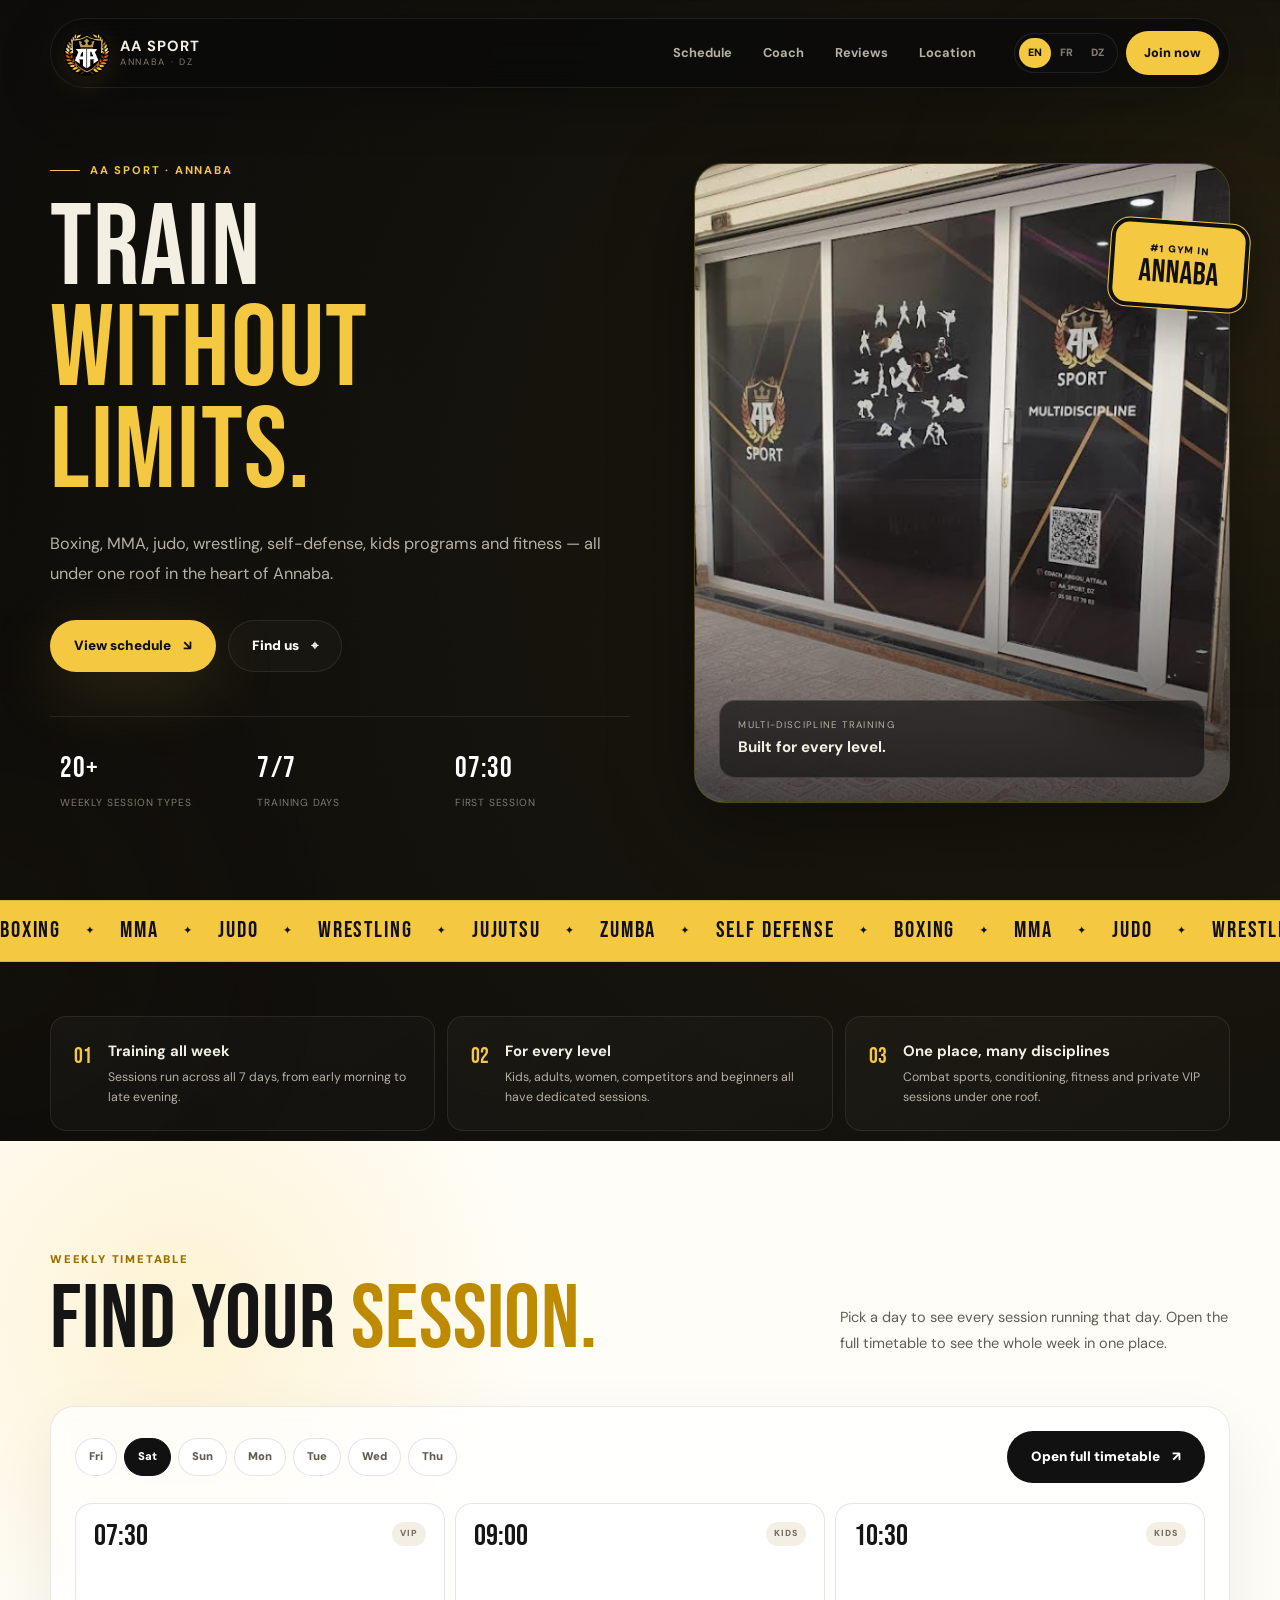
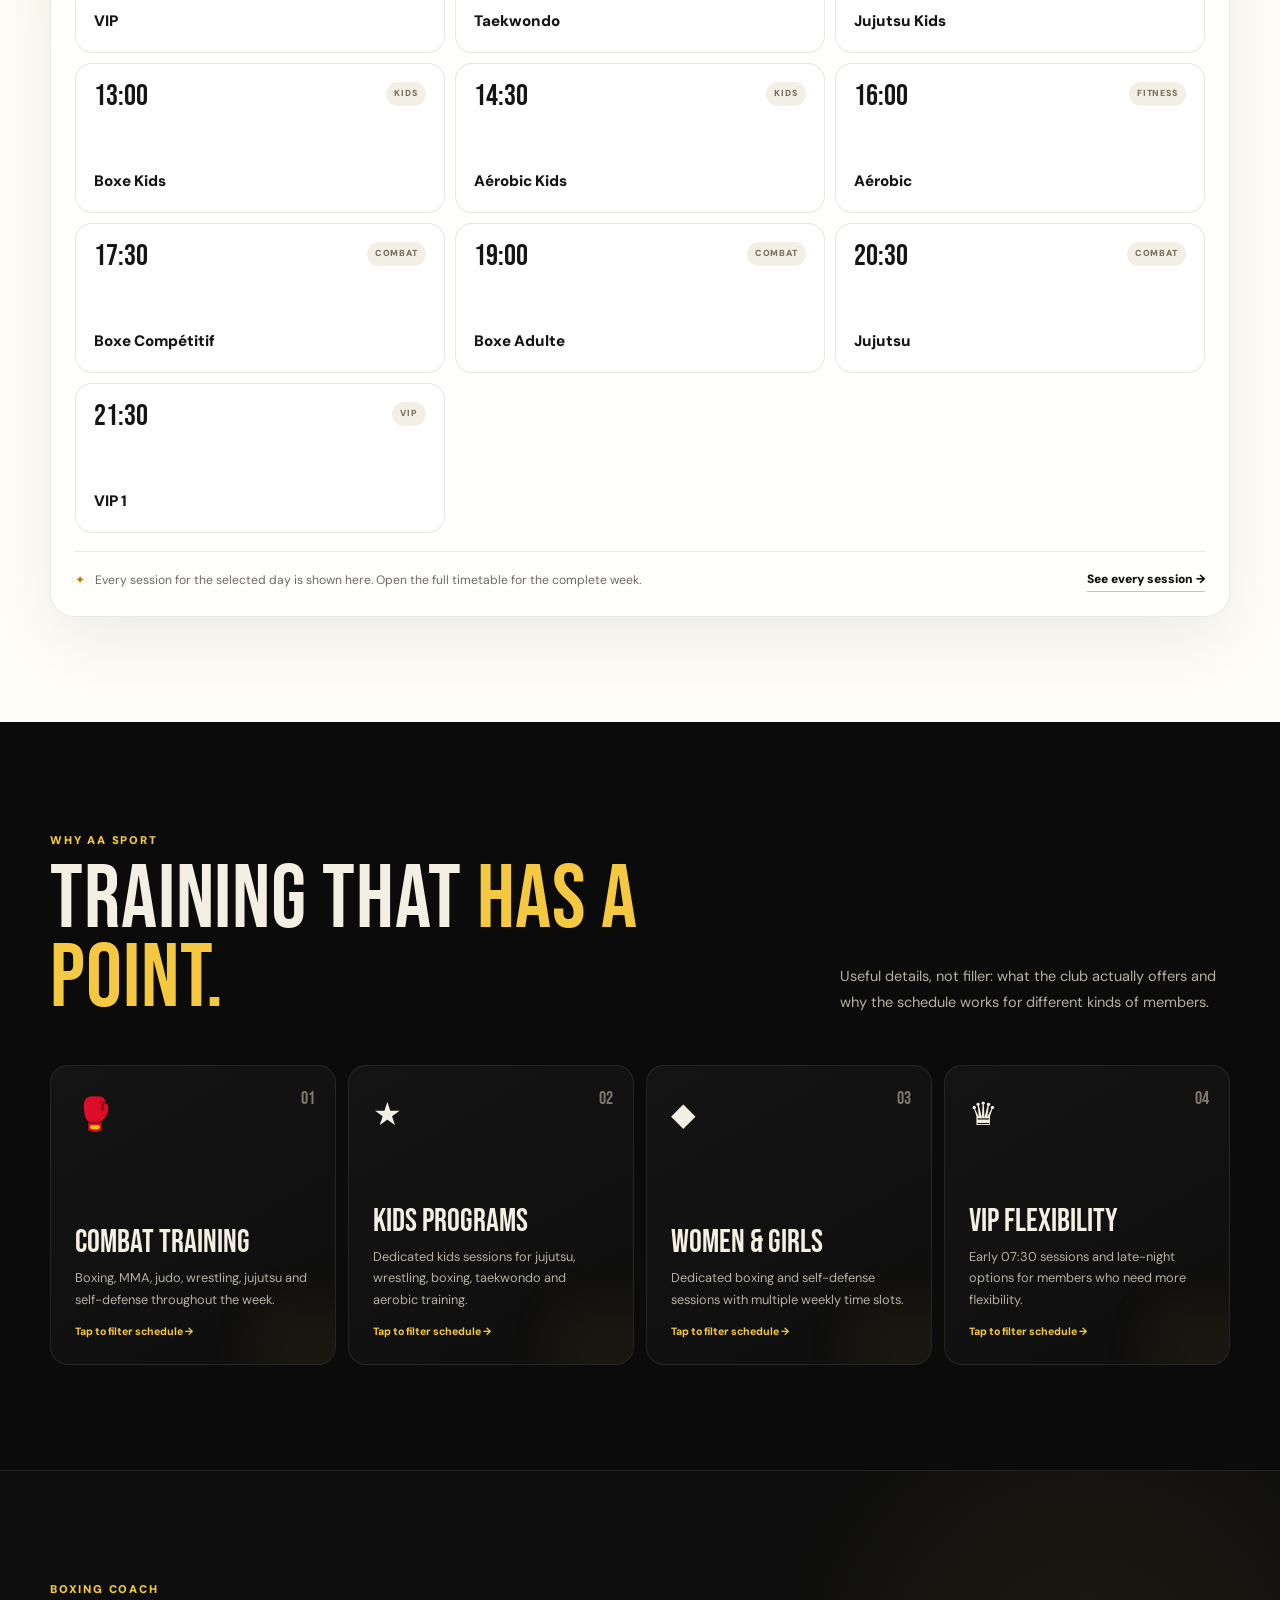
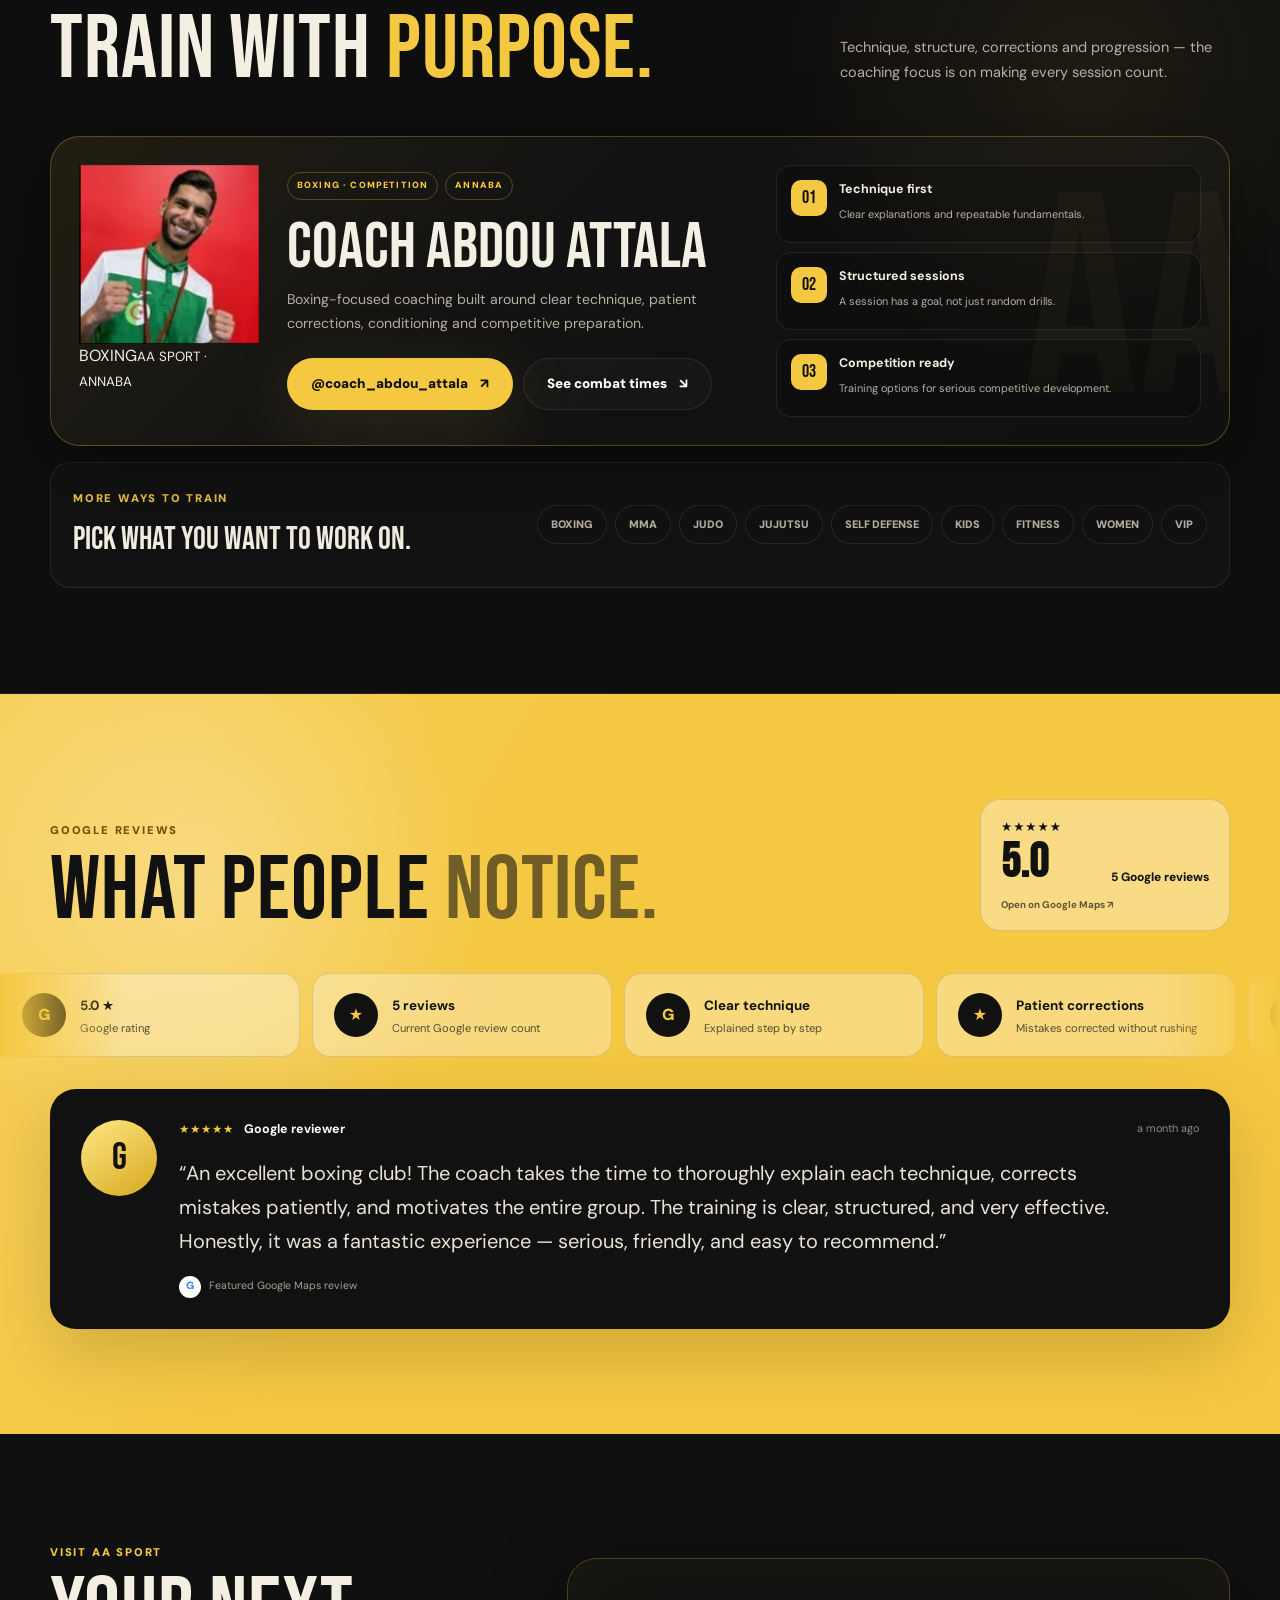
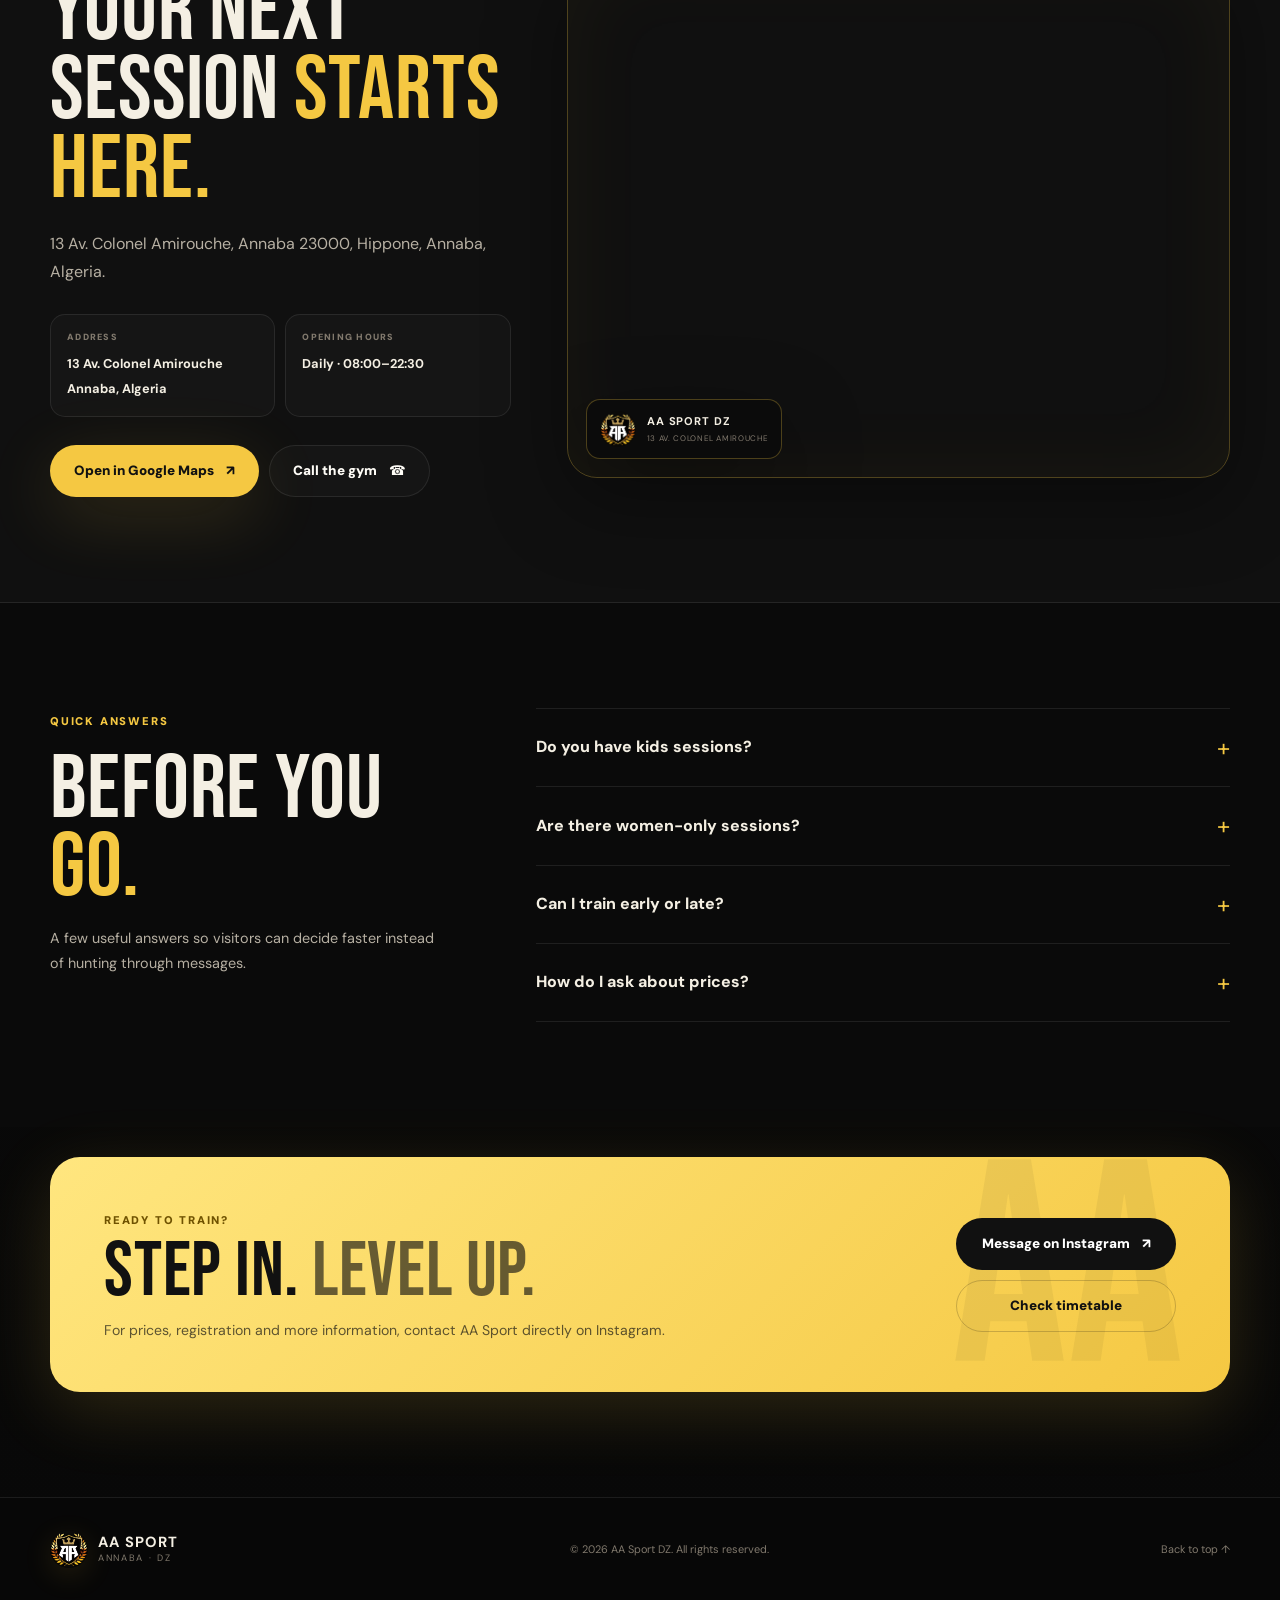
==== commit a8baea5a: "Load schedule refinements and coach photo" ====
--- a/index.html
+++ b/index.html
@@ -27,14 +27,12 @@
         <img src="assets/Icon.png" class="brand-logo" alt="AA Sport logo">
         <span class="brand-copy"><strong>AA SPORT</strong><small>ANNABA · DZ</small></span>
       </a>
-
       <div class="nav-links" id="navLinks">
         <a href="#schedule" data-i18n="navSchedule">Schedule</a>
         <a href="#team" data-i18n="navTeam">Coach</a>
         <a href="#reviews" data-i18n="navReviews">Reviews</a>
         <a href="#location" data-i18n="navLocation">Location</a>
       </div>
-
       <div class="nav-actions">
         <div class="lang-switcher" aria-label="Language selector">
           <button class="lang-btn active" data-lang="en">EN</button>
@@ -77,9 +75,7 @@
       </div>
     </section>
 
-    <section class="sport-ticker" aria-label="AA Sport disciplines">
-      <div class="ticker-track" id="sportTicker"></div>
-    </section>
+    <section class="sport-ticker" aria-label="AA Sport disciplines"><div class="ticker-track" id="sportTicker"></div></section>
 
     <section class="proof-strip shell reveal" aria-label="AA Sport quick facts">
       <article><span>01</span><div><strong data-i18n="proofOneTitle">Training all week</strong><p data-i18n="proofOneText">Sessions run across all 7 days, from early morning to late evening.</p></div></article>
@@ -91,9 +87,8 @@
       <div class="shell">
         <div class="section-head reveal">
           <div><span class="kicker" data-i18n="scheduleKicker">Weekly timetable</span><h2 data-i18n="scheduleTitle">FIND YOUR <em>SESSION.</em></h2></div>
-          <p data-i18n="scheduleIntro">No giant timetable wall. Pick a day, preview a few sessions, then open the full schedule only when you need it.</p>
+          <p data-i18n="scheduleIntro">Pick a day to see every session running that day. Open the full timetable to see the whole week in one place.</p>
         </div>
-
         <div class="schedule-panel reveal">
           <div class="schedule-panel-top">
             <div class="preview-days" id="previewDays"></div>
@@ -101,7 +96,7 @@
           </div>
           <div class="schedule-preview" id="schedulePreview"></div>
           <div class="schedule-panel-footer">
-            <div class="schedule-note"><span>✦</span><p data-i18n="scheduleNote">Filter the full timetable by day, category, kids, women, combat, fitness or VIP.</p></div>
+            <div class="schedule-note"><span>✦</span><p data-i18n="scheduleNote">Every session for the selected day is shown here. Open the full timetable for the complete week.</p></div>
             <button class="text-button" data-open-schedule><span data-i18n="seeEverything">See every session</span> →</button>
           </div>
         </div>
@@ -129,9 +124,8 @@
           <div><span class="kicker" data-i18n="teamKicker">Boxing coach</span><h2 data-i18n="teamTitle">TRAIN WITH <em>PURPOSE.</em></h2></div>
           <p data-i18n="teamIntro">Technique, structure, corrections and progression — the coaching focus is on making every session count.</p>
         </div>
-
         <div class="coach-spotlight reveal">
-          <div class="coach-monogram"><span>AA</span><small>BOXING</small></div>
+          <div class="coach-photo-card"><img src="abdulAtalha.png" alt="Coach Abdou Attala"><div class="coach-photo-label"><span>BOXING</span><small>AA SPORT · ANNABA</small></div></div>
           <div class="coach-main-copy">
             <div class="coach-badges"><span data-i18n="boxingCoach">BOXING · COMPETITION</span><span data-i18n="annabaBadge">ANNABA</span></div>
             <h3>Coach Abdou Attala</h3>
@@ -147,7 +141,6 @@
             <button data-category="combat" data-open-schedule><span>03</span><strong data-i18n="coachPointThree">Competition ready</strong><small data-i18n="coachPointThreeText">Training options for serious competitive development.</small></button>
           </div>
         </div>
-
         <div class="training-focus reveal">
           <div><span class="kicker" data-i18n="trainingFocusKicker">More ways to train</span><h3 data-i18n="trainingFocusTitle">Pick what you want to work on.</h3></div>
           <div class="focus-chips" id="teamDisciplineChips"></div>
@@ -157,51 +150,20 @@
 
     <section class="reviews-section" id="reviews">
       <div class="shell reviews-head reveal">
-        <div>
-          <span class="kicker" data-i18n="reviewsKicker">Google reviews</span>
-          <h2 data-i18n="reviewsTitle">WHAT PEOPLE <em>NOTICE.</em></h2>
-        </div>
-        <a class="rating-card" href="https://www.google.com/maps/search/?api=1&query=13+Av.+Colonel+Amirouche,+Annaba,+Algeria" target="_blank" rel="noopener">
-          <div class="rating-stars" aria-label="5 out of 5 stars">★★★★★</div>
-          <strong>5.0</strong>
-          <span><b id="googleReviewCount">5</b> <span data-i18n="googleReviewsLabel">Google reviews</span></span>
-          <small data-i18n="openGoogleReviews">Open on Google Maps ↗</small>
-        </a>
+        <div><span class="kicker" data-i18n="reviewsKicker">Google reviews</span><h2 data-i18n="reviewsTitle">WHAT PEOPLE <em>NOTICE.</em></h2></div>
+        <a class="rating-card" href="https://www.google.com/maps/search/?api=1&query=13+Av.+Colonel+Amirouche,+Annaba,+Algeria" target="_blank" rel="noopener"><div class="rating-stars" aria-label="5 out of 5 stars">★★★★★</div><strong>5.0</strong><span><b id="googleReviewCount">5</b> <span data-i18n="googleReviewsLabel">Google reviews</span></span><small data-i18n="openGoogleReviews">Open on Google Maps ↗</small></a>
       </div>
-
-      <div class="review-marquee-wrap reveal" aria-label="Review highlights">
-        <div class="review-marquee" id="reviewMarquee"></div>
-      </div>
-
+      <div class="review-marquee-wrap reveal" aria-label="Review highlights"><div class="review-marquee" id="reviewMarquee"></div></div>
       <div class="shell featured-review reveal">
         <div class="review-avatar" aria-hidden="true">G</div>
-        <div class="review-copy">
-          <div class="review-meta"><div><span class="stars">★★★★★</span><b data-i18n="googleReviewer">Google reviewer</b></div><small data-i18n="reviewAge">a month ago</small></div>
-          <blockquote data-i18n="featuredReview">“An excellent boxing club! The coach takes the time to thoroughly explain each technique, corrects mistakes patiently, and motivates the entire group. The training is clear, structured, and very effective. Honestly, it was a fantastic experience — serious, friendly, and easy to recommend.”</blockquote>
-          <div class="review-source"><span class="google-g">G</span><span data-i18n="reviewSource">Featured Google Maps review</span></div>
-        </div>
+        <div class="review-copy"><div class="review-meta"><div><span class="stars">★★★★★</span><b data-i18n="googleReviewer">Google reviewer</b></div><small data-i18n="reviewAge">a month ago</small></div><blockquote data-i18n="featuredReview">“An excellent boxing club! The coach takes the time to thoroughly explain each technique, corrects mistakes patiently, and motivates the entire group. The training is clear, structured, and very effective. Honestly, it was a fantastic experience — serious, friendly, and easy to recommend.”</blockquote><div class="review-source"><span class="google-g">G</span><span data-i18n="reviewSource">Featured Google Maps review</span></div></div>
       </div>
     </section>
 
     <section class="section location-section" id="location">
       <div class="shell location-grid">
-        <div class="location-copy reveal">
-          <span class="kicker" data-i18n="locationKicker">Visit AA Sport</span>
-          <h2 data-i18n="locationTitle">YOUR NEXT SESSION <em>STARTS HERE.</em></h2>
-          <p data-i18n="locationText">13 Av. Colonel Amirouche, Annaba 23000, Hippone, Annaba, Algeria.</p>
-          <div class="location-facts">
-            <div><small data-i18n="addressLabel">ADDRESS</small><strong>13 Av. Colonel Amirouche<br>Annaba, Algeria</strong></div>
-            <div><small data-i18n="hoursLabel">OPENING HOURS</small><strong data-i18n="hoursValue">Daily · 08:00–22:30</strong></div>
-          </div>
-          <div class="location-actions">
-            <a class="btn btn-primary magnetic" href="https://www.google.com/maps/search/?api=1&query=13+Av.+Colonel+Amirouche,+Annaba,+Algeria" target="_blank" rel="noopener"><span data-i18n="openMaps">Open in Google Maps</span><span>↗</span></a>
-            <a class="btn btn-ghost magnetic" href="tel:+213558577083"><span data-i18n="callGym">Call the gym</span><span>☎</span></a>
-          </div>
-        </div>
-        <div class="map-wrap reveal">
-          <iframe title="AA Sport DZ location map" loading="lazy" referrerpolicy="no-referrer-when-downgrade" src="https://www.google.com/maps?q=13%20Av.%20Colonel%20Amirouche%2C%20Annaba%2C%20Algeria&output=embed"></iframe>
-          <div class="map-badge"><img src="assets/Icon.png" alt=""><div><b>AA SPORT DZ</b><small>13 AV. COLONEL AMIROUCHE</small></div></div>
-        </div>
+        <div class="location-copy reveal"><span class="kicker" data-i18n="locationKicker">Visit AA Sport</span><h2 data-i18n="locationTitle">YOUR NEXT SESSION <em>STARTS HERE.</em></h2><p data-i18n="locationText">13 Av. Colonel Amirouche, Annaba 23000, Hippone, Annaba, Algeria.</p><div class="location-facts"><div><small data-i18n="addressLabel">ADDRESS</small><strong>13 Av. Colonel Amirouche<br>Annaba, Algeria</strong></div><div><small data-i18n="hoursLabel">OPENING HOURS</small><strong data-i18n="hoursValue">Daily · 08:00–22:30</strong></div></div><div class="location-actions"><a class="btn btn-primary magnetic" href="https://www.google.com/maps/search/?api=1&query=13+Av.+Colonel+Amirouche,+Annaba,+Algeria" target="_blank" rel="noopener"><span data-i18n="openMaps">Open in Google Maps</span><span>↗</span></a><a class="btn btn-ghost magnetic" href="tel:+213558577083"><span data-i18n="callGym">Call the gym</span><span>☎</span></a></div></div>
+        <div class="map-wrap reveal"><iframe title="AA Sport DZ location map" loading="lazy" referrerpolicy="no-referrer-when-downgrade" src="https://www.google.com/maps?q=13%20Av.%20Colonel%20Amirouche%2C%20Annaba%2C%20Algeria&output=embed"></iframe><div class="map-badge"><img src="assets/Icon.png" alt=""><div><b>AA SPORT DZ</b><small>13 AV. COLONEL AMIROUCHE</small></div></div></div>
       </div>
     </section>
 
@@ -217,40 +179,20 @@
       </div>
     </section>
 
-    <section class="section contact-section shell" id="contact">
-      <div class="contact-panel reveal">
-        <div class="contact-copy"><span class="kicker" data-i18n="contactKicker">Ready to train?</span><h2 data-i18n="contactTitle">STEP IN. <em>LEVEL UP.</em></h2><p data-i18n="contactText">For prices, registration and more information, contact AA Sport directly on Instagram.</p></div>
-        <div class="contact-actions">
-          <a class="btn btn-dark magnetic" href="https://www.instagram.com/aa_sport_dz/" target="_blank" rel="noopener"><span data-i18n="messageInstagram">Message on Instagram</span><span>↗</span></a>
-          <button class="btn btn-outline-dark magnetic" data-open-schedule><span data-i18n="checkTimetable">Check timetable</span></button>
-        </div>
-      </div>
-    </section>
+    <section class="section contact-section shell" id="contact"><div class="contact-panel reveal"><div class="contact-copy"><span class="kicker" data-i18n="contactKicker">Ready to train?</span><h2 data-i18n="contactTitle">STEP IN. <em>LEVEL UP.</em></h2><p data-i18n="contactText">For prices, registration and more information, contact AA Sport directly on Instagram.</p></div><div class="contact-actions"><a class="btn btn-dark magnetic" href="https://www.instagram.com/aa_sport_dz/" target="_blank" rel="noopener"><span data-i18n="messageInstagram">Message on Instagram</span><span>↗</span></a><button class="btn btn-outline-dark magnetic" data-open-schedule><span data-i18n="checkTimetable">Check timetable</span></button></div></div></section>
   </main>
 
-  <footer class="footer">
-    <div class="shell footer-inner">
-      <a class="brand footer-brand" href="#top"><img src="assets/Icon.png" class="brand-logo" alt="AA Sport logo"><span class="brand-copy"><strong>AA SPORT</strong><small>ANNABA · DZ</small></span></a>
-      <p>© <span id="year"></span> AA Sport DZ. <span data-i18n="rights">All rights reserved.</span></p>
-      <a href="#top" class="back-top"><span data-i18n="backTop">Back to top</span> ↑</a>
-    </div>
-  </footer>
+  <footer class="footer"><div class="shell footer-inner"><a class="brand footer-brand" href="#top"><img src="assets/Icon.png" class="brand-logo" alt="AA Sport logo"><span class="brand-copy"><strong>AA SPORT</strong><small>ANNABA · DZ</small></span></a><p>© <span id="year"></span> AA Sport DZ. <span data-i18n="rights">All rights reserved.</span></p><a href="#top" class="back-top"><span data-i18n="backTop">Back to top</span> ↑</a></div></footer>
 
   <dialog class="schedule-modal" id="scheduleModal" aria-labelledby="scheduleModalTitle">
     <div class="modal-shell">
-      <div class="modal-head">
-        <div><span class="kicker" data-i18n="fullScheduleKicker">Full weekly timetable</span><h2 id="scheduleModalTitle" data-i18n="fullScheduleTitle">ALL SESSIONS.</h2></div>
-        <button class="modal-close" id="closeSchedule" aria-label="Close timetable">×</button>
-      </div>
-      <div class="modal-toolbar">
-        <div class="day-filters" id="dayFilters"></div>
-        <label class="category-select"><span data-i18n="filterLabel">Category</span><select id="categoryFilter"><option value="all" data-i18n="filterAll">All programs</option><option value="kids" data-i18n="filterKids">Kids</option><option value="women" data-i18n="filterWomen">Women / Girls</option><option value="combat" data-i18n="filterCombat">Combat</option><option value="fitness" data-i18n="filterFitness">Fitness</option><option value="vip" data-i18n="filterVip">VIP</option></select></label>
-      </div>
-      <div class="schedule-summary" id="scheduleSummary"></div>
-      <div class="schedule-grid" id="scheduleGrid"></div>
+      <div class="modal-head"><div><span class="kicker" data-i18n="fullScheduleKicker">Full weekly timetable</span><h2 id="scheduleModalTitle" data-i18n="fullScheduleTitle">ALL SESSIONS.</h2></div><button class="modal-close" id="closeSchedule" aria-label="Close timetable">×</button></div>
+      <div class="modal-toolbar"><div class="day-filters" id="dayFilters"></div><label class="category-select"><span data-i18n="filterLabel">Category</span><select id="categoryFilter"><option value="all" data-i18n="filterAll">All programs</option><option value="kids" data-i18n="filterKids">Kids</option><option value="women" data-i18n="filterWomen">Women / Girls</option><option value="combat" data-i18n="filterCombat">Combat</option><option value="fitness" data-i18n="filterFitness">Fitness</option><option value="vip" data-i18n="filterVip">VIP</option></select></label></div>
+      <div class="schedule-summary" id="scheduleSummary"></div><div class="schedule-grid" id="scheduleGrid"></div>
     </div>
   </dialog>
 
   <script src="script.js"></script>
+  <script src="schedule-fix.js"></script>
 </body>
 </html>
--- a/style.css
+++ b/style.css
@@ -1,324 +1,184 @@
-:root{
-  --bg:#090909;
-  --bg-2:#0f0f0f;
-  --surface:#151515;
-  --surface-2:#1c1c1c;
-  --white:#fffdf7;
-  --text:#f5f1e8;
-  --text-soft:#b8b1a4;
-  --muted:#7f786d;
-  --gold:#f5c842;
-  --gold-2:#d7a91f;
-  --gold-hi:#ffe778;
-  --gold-soft:rgba(245,200,66,.14);
-  --gold-faint:rgba(245,200,66,.07);
-  --line:rgba(255,255,255,.09);
-  --line-strong:rgba(245,200,66,.28);
-  --shadow:0 30px 90px rgba(0,0,0,.38);
-  --shadow-gold:0 18px 60px rgba(245,200,66,.18);
-  --radius-sm:12px;
-  --radius:20px;
-  --radius-lg:30px;
-  --pill:999px;
-  --display:'Bebas Neue',Impact,sans-serif;
-  --body:'DM Sans','Segoe UI',sans-serif;
-  --ease:.34s cubic-bezier(.22,.61,.36,1);
+@import url("base.css");
+
+/* Timetable modal polish */
+.schedule-modal{
+  position:fixed;
+  inset:0;
+  margin:auto;
+  width:min(1080px,calc(100% - 48px));
+  max-height:min(86vh,900px);
+  border:1px solid rgba(255,255,255,.16);
+  border-radius:32px;
+  background:linear-gradient(180deg,#fbf8f1 0%,#f5f0e6 100%);
+  color:#151515;
+  padding:0;
+  overflow:hidden;
+  box-shadow:0 45px 140px rgba(0,0,0,.6),0 0 0 1px rgba(245,200,66,.12);
+  opacity:0;
+  transform:translateY(28px) scale(.965);
+  transition:opacity .34s ease,transform .42s cubic-bezier(.2,.85,.2,1),display .34s allow-discrete,overlay .34s allow-discrete;
 }
+.schedule-modal[open]{opacity:1;transform:translateY(0) scale(1)}
+@starting-style{.schedule-modal[open]{opacity:0;transform:translateY(28px) scale(.965)}}
+.schedule-modal::backdrop{
+  background:rgba(2,2,2,.76);
+  backdrop-filter:blur(12px) saturate(.8);
+  opacity:0;
+  transition:opacity .34s ease,display .34s allow-discrete,overlay .34s allow-discrete;
+}
+.schedule-modal[open]::backdrop{opacity:1}
+@starting-style{.schedule-modal[open]::backdrop{opacity:0}}
 
-*,*::before,*::after{box-sizing:border-box;margin:0;padding:0}
-html{scroll-behavior:smooth;scroll-padding-top:100px;background:var(--bg)}
-body{font-family:var(--body);background:linear-gradient(180deg,#090909 0%,#0c0c0c 58%,#080808 100%);color:var(--text);line-height:1.55;overflow-x:hidden;-webkit-font-smoothing:antialiased}
-a{color:inherit;text-decoration:none}
-button,select{font:inherit}
-button{color:inherit}
-img{display:block;max-width:100%}
-::selection{background:var(--gold);color:#111}
-::-webkit-scrollbar{width:8px}
-::-webkit-scrollbar-track{background:#080808}
-::-webkit-scrollbar-thumb{background:#3a3321;border-radius:20px}
-::-webkit-scrollbar-thumb:hover{background:var(--gold-2)}
+.modal-shell{
+  max-height:min(86vh,900px);
+  overflow:auto;
+  padding:28px 30px 34px;
+  overscroll-behavior:contain;
+  scrollbar-gutter:stable;
+}
+.modal-shell::-webkit-scrollbar{width:10px}
+.modal-shell::-webkit-scrollbar-track{background:transparent}
+.modal-shell::-webkit-scrollbar-thumb{background:#d8d0c0;border:3px solid #f7f2e9;border-radius:20px}
+.modal-shell::-webkit-scrollbar-thumb:hover{background:#bcae94}
 
-.shell{width:min(1180px,calc(100% - 40px));margin-inline:auto;position:relative;z-index:2}
-.scroll-progress{position:fixed;top:0;left:0;height:3px;width:0;background:linear-gradient(90deg,var(--gold-2),var(--gold-hi));z-index:1000;box-shadow:0 0 18px rgba(245,200,66,.5)}
-.cursor-glow{position:fixed;width:340px;height:340px;border-radius:50%;background:radial-gradient(circle,rgba(245,200,66,.09),rgba(245,200,66,0) 65%);pointer-events:none;z-index:0;transform:translate(-50%,-50%);opacity:.7;transition:opacity .2s ease}
-.ambient{position:fixed;border-radius:50%;filter:blur(135px);pointer-events:none;opacity:.07;z-index:0}
-.ambient-a{width:430px;height:430px;background:var(--gold);right:-190px;top:80px}
-.ambient-b{width:340px;height:340px;background:#97670f;left:-210px;top:690px}
+.modal-head{
+  position:sticky;
+  top:-28px;
+  z-index:20;
+  margin:-28px -30px 24px;
+  padding:28px 82px 26px;
+  min-height:164px;
+  display:grid;
+  place-items:center;
+  text-align:center;
+  background:linear-gradient(180deg,rgba(251,248,241,.98),rgba(248,244,235,.94));
+  backdrop-filter:blur(18px);
+  border-bottom:1px solid rgba(17,17,17,.08);
+  box-shadow:0 12px 35px rgba(0,0,0,.035);
+}
+.modal-head>div{display:flex;flex-direction:column;align-items:center;justify-content:center}
+.modal-head .kicker{color:#9a7100;margin-bottom:8px;animation:modalKickerIn .55s .08s both cubic-bezier(.2,.8,.2,1)}
+.modal-head h2{font-size:clamp(3.2rem,6vw,5.5rem);margin:0;line-height:.86;animation:modalTitleIn .6s .12s both cubic-bezier(.15,.9,.25,1)}
+.modal-close{
+  position:absolute;
+  right:26px;
+  top:26px;
+  width:48px;
+  height:48px;
+  border-radius:50%;
+  border:1px solid rgba(17,17,17,.12);
+  background:rgba(255,255,255,.8);
+  color:#111;
+  display:grid;
+  place-items:center;
+  font-size:1.6rem;
+  line-height:1;
+  cursor:pointer;
+  transition:transform .28s cubic-bezier(.2,.8,.2,1),background .25s,color .25s,box-shadow .25s;
+  box-shadow:0 7px 22px rgba(0,0,0,.05);
+}
+.modal-close:hover{background:#111;color:#fff;transform:rotate(90deg) scale(1.06);box-shadow:0 10px 30px rgba(0,0,0,.14)}
+.modal-close:active{transform:rotate(90deg) scale(.94)}
 
-.site-header{position:fixed;inset:18px 0 auto;z-index:90;pointer-events:none}
-.navigation{height:70px;display:flex;align-items:center;justify-content:space-between;gap:22px;padding:9px 10px 9px 13px;border:1px solid var(--line);background:rgba(12,12,12,.72);backdrop-filter:blur(22px);-webkit-backdrop-filter:blur(22px);border-radius:var(--pill);box-shadow:0 16px 55px rgba(0,0,0,.3);pointer-events:auto;transition:border-color var(--ease),background var(--ease),transform var(--ease)}
-.navigation.scrolled{background:rgba(10,10,10,.9);border-color:rgba(245,200,66,.17)}
-.brand{display:flex;align-items:center;gap:10px;min-width:max-content}
-.brand-logo{width:46px;height:46px;object-fit:cover;border-radius:50%;flex:0 0 46px;border:1px solid rgba(255,255,255,.08);box-shadow:0 8px 24px rgba(0,0,0,.28)}
-.brand-copy{display:flex;flex-direction:column;line-height:1}
-.brand-copy strong{font-size:.92rem;letter-spacing:.08em}
-.brand-copy small{font-size:.58rem;letter-spacing:.18em;color:var(--muted);margin-top:5px}
-.nav-links{display:flex;align-items:center;gap:4px;margin-left:auto}
-.nav-links a{font-size:.82rem;color:var(--text-soft);font-weight:700;padding:10px 14px;border-radius:var(--pill);transition:var(--ease)}
-.nav-links a:hover{background:var(--surface-2);color:var(--white);transform:translateY(-1px)}
-.nav-actions{display:flex;align-items:center;gap:8px}
-.lang-switcher{display:flex;align-items:center;padding:4px;background:#0d0d0d;border:1px solid var(--line);border-radius:var(--pill)}
-.lang-btn{border:0;background:transparent;padding:7px 9px;border-radius:var(--pill);font-size:.67rem;font-weight:900;letter-spacing:.05em;color:var(--muted);cursor:pointer;transition:var(--ease)}
-.lang-btn:hover{color:var(--white)}
-.lang-btn.active{background:var(--gold);color:#111;box-shadow:0 5px 18px rgba(245,200,66,.18)}
-.nav-cta{padding:12px 18px;border-radius:var(--pill);font-size:.8rem;font-weight:900;background:var(--gold);color:#111;transition:var(--ease)}
-.nav-cta:hover{transform:translateY(-2px);background:var(--gold-hi);box-shadow:0 10px 32px rgba(245,200,66,.22)}
-.menu-toggle{display:none;width:44px;height:44px;border:0;border-radius:50%;background:var(--surface-2);cursor:pointer;place-content:center;gap:5px}
-.menu-toggle span{display:block;width:18px;height:1.5px;background:var(--white);transition:var(--ease)}
-.menu-toggle.open span:first-child{transform:translateY(3.25px) rotate(45deg)}
-.menu-toggle.open span:last-child{transform:translateY(-3.25px) rotate(-45deg)}
+.modal-toolbar{
+  display:flex;
+  align-items:end;
+  justify-content:space-between;
+  gap:18px;
+  margin-bottom:18px;
+  padding:16px;
+  border:1px solid rgba(17,17,17,.08);
+  border-radius:18px;
+  background:rgba(255,255,255,.58);
+  box-shadow:0 10px 28px rgba(0,0,0,.03);
+  animation:modalControlsIn .5s .18s both ease;
+}
+.day-filter,.category-select select{transition:transform .24s ease,box-shadow .24s ease,border-color .24s ease,background .24s ease,color .24s ease}
+.day-filter:hover{transform:translateY(-2px);box-shadow:0 8px 18px rgba(0,0,0,.06)}
+.day-filter:active{transform:translateY(0) scale(.96)}
+.day-filter.active{box-shadow:0 8px 22px rgba(17,17,17,.16)}
+.category-select select:focus{border-color:#b88900;box-shadow:0 0 0 4px rgba(245,200,66,.16)}
+.schedule-summary{text-align:center;margin:0 0 16px;font-weight:800;letter-spacing:.02em;animation:modalControlsIn .5s .2s both ease}
 
-.hero{min-height:100svh;display:grid;grid-template-columns:1.03fr .97fr;align-items:center;gap:64px;padding-top:145px;padding-bottom:80px}
-.hero-copy{padding-top:14px}
-.hero-label,.kicker{display:inline-flex;align-items:center;gap:10px;text-transform:uppercase;letter-spacing:.16em;font-size:.69rem;font-weight:900;color:var(--gold)}
-.hero-label{margin-bottom:18px}
-.hero-label>span:first-child{width:30px;height:1.5px;background:var(--gold);box-shadow:0 0 18px var(--gold)}
-.hero h1,.section-head h2,.location-copy h2,.contact-copy h2{font-family:var(--display);font-weight:400;line-height:.88;letter-spacing:.01em}
-.hero h1{font-size:clamp(4.9rem,9vw,8.7rem);margin-bottom:26px;max-width:800px}
-.gold,.section-head h2 em,.location-copy h2 em,.contact-copy h2 em{color:var(--gold);font-style:normal;text-shadow:0 0 36px rgba(245,200,66,.08)}
-.hero-copy>p{font-size:1.03rem;color:var(--text-soft);max-width:590px;line-height:1.82}
-.hero-actions,.location-actions{display:flex;gap:12px;flex-wrap:wrap;margin-top:32px}
-.btn{display:inline-flex;align-items:center;justify-content:center;gap:12px;min-height:52px;padding:0 23px;border-radius:var(--pill);font-size:.84rem;font-weight:900;transition:transform var(--ease),background var(--ease),border-color var(--ease),box-shadow var(--ease);border:1px solid transparent;cursor:pointer;will-change:transform}
-.btn-primary{background:var(--gold);color:#111;box-shadow:var(--shadow-gold)}
-.btn-primary:hover{background:var(--gold-hi);box-shadow:0 22px 70px rgba(245,200,66,.24)}
-.btn-ghost{border-color:var(--line);background:rgba(255,255,255,.025);color:var(--white)}
-.btn-ghost:hover{border-color:var(--line-strong);background:var(--gold-faint)}
-.btn-soft{border-color:var(--line);background:rgba(255,255,255,.045);color:var(--white)}
-.btn-soft:hover{border-color:var(--line-strong);background:var(--gold-faint)}
-.btn-dark{background:#111;color:#fff}
-.btn-dark:hover{background:#252525;box-shadow:0 12px 40px rgba(0,0,0,.2)}
-.btn-outline-dark{border-color:rgba(17,17,17,.2);color:#111;background:transparent}
-.btn-outline-dark:hover{background:rgba(17,17,17,.07)}
-.btn.compact{min-height:45px;padding:0 18px;font-size:.76rem}
+.schedule-grid{gap:12px}
+.session-card{
+  position:relative;
+  overflow:hidden;
+  min-height:136px;
+  border-radius:18px;
+  background:linear-gradient(180deg,#fff 0%,#fdfcf9 100%);
+  transition:transform .28s cubic-bezier(.2,.8,.2,1),box-shadow .28s ease,border-color .28s ease;
+  animation:sessionCardIn .48s both cubic-bezier(.2,.8,.2,1);
+}
+.session-card::before{
+  content:"";
+  position:absolute;
+  inset:0 auto 0 0;
+  width:3px;
+  background:linear-gradient(180deg,var(--gold),var(--gold2));
+  opacity:0;
+  transform:scaleY(.35);
+  transform-origin:center;
+  transition:.28s ease;
+}
+.session-card:hover{transform:translateY(-5px);border-color:rgba(195,143,0,.34);box-shadow:0 20px 45px rgba(0,0,0,.09)}
+.session-card:hover::before{opacity:1;transform:scaleY(1)}
+.session-card:active{transform:translateY(-1px) scale(.985)}
+.session-card:nth-child(1){animation-delay:.03s}.session-card:nth-child(2){animation-delay:.055s}.session-card:nth-child(3){animation-delay:.08s}.session-card:nth-child(4){animation-delay:.105s}.session-card:nth-child(5){animation-delay:.13s}.session-card:nth-child(6){animation-delay:.155s}.session-card:nth-child(7){animation-delay:.18s}.session-card:nth-child(8){animation-delay:.205s}.session-card:nth-child(9){animation-delay:.23s}.session-card:nth-child(n+10){animation-delay:.25s}
+.session-time{transition:color .25s ease,transform .25s ease}.session-card:hover .session-time{color:#9a7100;transform:translateX(2px)}
+.session-tag{transition:background .25s,color .25s,transform .25s}.session-card:hover .session-tag{transform:translateY(-1px);background:#f1e7c7;color:#6e5000}
 
-.hero-meta{display:grid;grid-template-columns:repeat(3,1fr);gap:10px;margin-top:44px;max-width:590px}
-.stat-card{appearance:none;border:1px solid var(--line);background:rgba(255,255,255,.024);border-radius:16px;padding:15px 14px;text-align:left;display:flex;flex-direction:column;gap:2px;cursor:pointer;transition:var(--ease)}
-.stat-card:hover{border-color:var(--line-strong);background:var(--gold-faint);transform:translateY(-3px)}
-.stat-card strong{font-family:var(--display);font-size:1.8rem;font-weight:400;color:var(--white);letter-spacing:.04em}
-.stat-card span{font-size:.58rem;color:var(--muted);text-transform:uppercase;letter-spacing:.08em;line-height:1.35}
+@keyframes modalTitleIn{from{opacity:0;transform:translateY(16px) scale(.96);letter-spacing:.05em}to{opacity:1;transform:none;letter-spacing:.01em}}
+@keyframes modalKickerIn{from{opacity:0;transform:translateY(-8px)}to{opacity:1;transform:none}}
+@keyframes modalControlsIn{from{opacity:0;transform:translateY(12px)}to{opacity:1;transform:none}}
+@keyframes sessionCardIn{from{opacity:0;transform:translateY(14px) scale(.985)}to{opacity:1;transform:none}}
 
-.hero-visual{position:relative;min-width:0;perspective:1000px}
-.hero-photo{position:relative;min-height:620px;border-radius:var(--radius-lg);overflow:hidden;border:1px solid var(--line-strong);background:#151515;box-shadow:var(--shadow);isolation:isolate}
-.hero-photo img{position:absolute;inset:0;width:100%;height:100%;object-fit:cover;object-position:center 40%;transition:transform 1.1s cubic-bezier(.2,.8,.2,1),filter .6s ease}
-.hero-visual:hover .hero-photo img{transform:scale(1.035)}
-.hero-photo-shade{position:absolute;inset:0;background:linear-gradient(to top,rgba(0,0,0,.68),transparent 58%),linear-gradient(120deg,rgba(245,200,66,.05),transparent 42%);z-index:1;pointer-events:none}
-.hero-photo-caption{position:absolute;left:24px;bottom:24px;z-index:2;display:flex;flex-direction:column;gap:3px;padding:15px 17px;border:1px solid rgba(255,255,255,.13);border-radius:14px;background:rgba(9,9,9,.55);backdrop-filter:blur(14px);max-width:280px}
-.hero-photo-caption span{font-size:.56rem;color:var(--gold);font-weight:900;letter-spacing:.13em}
-.hero-photo-caption strong{font-size:.9rem}
-.hero-stamp{position:absolute;z-index:4;width:142px;height:90px;right:-18px;top:58px;border-radius:18px;background:linear-gradient(145deg,var(--gold-hi),var(--gold-2));color:#111;display:flex;flex-direction:column;align-items:center;justify-content:center;transform:rotate(4deg);box-shadow:0 20px 55px rgba(0,0,0,.34),0 0 35px rgba(245,200,66,.16);border:3px solid #111;outline:1px solid var(--gold)}
-.hero-stamp span{font-size:.6rem;font-weight:900;letter-spacing:.12em}
-.hero-stamp b{font-family:var(--display);font-size:2rem;line-height:.92;font-weight:400;margin-top:2px}
+/* Make schedule preview interactions feel smoother too */
+.preview-day{transition:transform .24s ease,box-shadow .24s ease,background .24s ease,color .24s ease,border-color .24s ease}
+.preview-day:hover{transform:translateY(-2px);box-shadow:0 8px 18px rgba(0,0,0,.055)}
+.preview-day:active{transform:scale(.96)}
+.preview-session{position:relative;overflow:hidden}
+.preview-session::after{content:"";position:absolute;inset:auto -45px -65px auto;width:120px;height:120px;border-radius:50%;background:var(--gold);filter:blur(28px);opacity:0;transition:.35s ease}
+.preview-session:hover::after{opacity:.09;transform:scale(1.2)}
+.schedule-open-btn{position:relative;overflow:hidden}
+.schedule-open-btn::after{content:"";position:absolute;inset:0;background:linear-gradient(110deg,transparent 35%,rgba(255,255,255,.16) 50%,transparent 65%);transform:translateX(-130%);transition:transform .65s ease}
+.schedule-open-btn:hover::after{transform:translateX(130%)}
 
-.ticker{position:relative;z-index:5;overflow:hidden;background:var(--gold);color:#111;border-block:1px solid rgba(0,0,0,.15);padding:13px 0;margin:0;transform:none}
-.ticker::before,.ticker::after{content:'';position:absolute;top:0;bottom:0;width:70px;z-index:2;pointer-events:none}
-.ticker::before{left:0;background:linear-gradient(90deg,var(--gold),transparent)}
-.ticker::after{right:0;background:linear-gradient(-90deg,var(--gold),transparent)}
-.ticker-track{width:max-content;display:flex;align-items:center;gap:24px;animation:ticker 28s linear infinite;font-family:var(--display);font-size:1.45rem;letter-spacing:.08em}
-.ticker-track b{font-family:var(--body);font-size:.7rem}
-@keyframes ticker{to{transform:translateX(-50%)}}
-
-.section{padding:110px 0}
-.section-head{display:flex;align-items:end;justify-content:space-between;gap:40px;margin-bottom:48px}
-.section-head>div{max-width:780px}
-.section-head h2,.location-copy h2,.contact-copy h2{font-size:clamp(3.6rem,7vw,6.2rem);margin-top:10px}
-.section-head>p{max-width:400px;color:var(--text-soft);font-size:.92rem;line-height:1.75;margin-bottom:4px}
-
-.schedule-section{background:var(--white);color:#151515;position:relative;overflow:hidden;z-index:1}
-.schedule-section::before{content:'';position:absolute;inset:0;background:radial-gradient(circle at 10% 10%,rgba(245,200,66,.19),transparent 26%),radial-gradient(circle at 94% 70%,rgba(245,200,66,.10),transparent 30%);pointer-events:none}
-.schedule-heading .kicker{color:#a37800}
-.schedule-heading h2 em{color:#bf8d00;text-shadow:none}
-.schedule-heading>p{color:#625d54}
-.schedule-shell{position:relative;padding:22px;border:1px solid rgba(17,17,17,.1);border-radius:26px;background:rgba(255,255,255,.62);box-shadow:0 28px 70px rgba(0,0,0,.07);backdrop-filter:blur(12px)}
-.quick-picks{display:flex;align-items:center;justify-content:space-between;gap:18px;padding-bottom:18px;margin-bottom:18px;border-bottom:1px solid rgba(17,17,17,.08)}
-.quick-picks>span{font-size:.66rem;font-weight:900;text-transform:uppercase;letter-spacing:.13em;color:#7c756a;white-space:nowrap}
-.quick-pick-row{display:flex;flex-wrap:wrap;gap:7px;justify-content:flex-end}
-.quick-pick{border:1px solid rgba(17,17,17,.12);background:#fff;border-radius:var(--pill);padding:9px 13px;font-size:.68rem;font-weight:900;color:#5f594f;cursor:pointer;transition:var(--ease)}
-.quick-pick:hover{transform:translateY(-2px);border-color:rgba(190,139,0,.32);color:#111}
-.quick-pick.active{background:#111;color:var(--gold);border-color:#111;box-shadow:0 8px 24px rgba(0,0,0,.12)}
-.schedule-toolbar{display:flex;align-items:end;justify-content:space-between;gap:20px;margin-bottom:16px}
-.day-filters{display:flex;flex-wrap:wrap;gap:7px}
-.day-filter{border:1px solid rgba(17,17,17,.12);background:#fff;padding:10px 14px;border-radius:var(--pill);font-size:.72rem;font-weight:900;cursor:pointer;transition:var(--ease);color:#5f5a51}
-.day-filter:hover{border-color:rgba(17,17,17,.25);color:#111;transform:translateY(-1px)}
-.day-filter.active{background:#111;color:#fff;border-color:#111}
-.category-select{display:flex;flex-direction:column;gap:6px;min-width:190px}
-.category-select span{font-size:.6rem;font-weight:900;letter-spacing:.14em;text-transform:uppercase;color:#7a7469}
-.category-select select{appearance:none;border:1px solid rgba(17,17,17,.14);border-radius:12px;background:#fff;padding:11px 36px 11px 12px;color:#111;font-weight:800;font-size:.78rem;outline:0;background-image:linear-gradient(45deg,transparent 50%,#111 50%),linear-gradient(135deg,#111 50%,transparent 50%);background-position:calc(100% - 16px) 16px,calc(100% - 11px) 16px;background-size:5px 5px,5px 5px;background-repeat:no-repeat}
-.schedule-summary{min-height:24px;margin:4px 0 12px;color:#7a7367;font-size:.7rem;font-weight:700}
-.schedule-grid{display:grid;grid-template-columns:repeat(3,1fr);gap:10px}
-.session-card{position:relative;min-height:138px;padding:17px 18px;border:1px solid rgba(17,17,17,.1);border-radius:15px;background:rgba(255,255,255,.88);display:flex;flex-direction:column;justify-content:space-between;gap:18px;transition:var(--ease);box-shadow:0 10px 30px rgba(0,0,0,.035);overflow:hidden}
-.session-card::after{content:'';position:absolute;width:80px;height:80px;border-radius:50%;right:-45px;bottom:-45px;background:var(--gold);opacity:.08;transition:var(--ease)}
-.session-card:hover{transform:translateY(-3px);border-color:rgba(195,143,0,.35);box-shadow:0 16px 36px rgba(0,0,0,.075)}
-.session-card:hover::after{transform:scale(1.4);opacity:.14}
-.session-top{display:flex;align-items:flex-start;justify-content:space-between;gap:12px}
-.session-time{font-family:var(--display);font-size:1.75rem;line-height:1}
-.session-day{font-size:.59rem;text-transform:uppercase;letter-spacing:.13em;font-weight:900;color:#8b8479}
-.session-name{font-weight:900;font-size:.94rem}
-.session-tag{display:inline-flex;align-items:center;align-self:flex-start;padding:5px 8px;border-radius:var(--pill);background:#f3efe5;color:#766d5e;font-size:.55rem;font-weight:900;text-transform:uppercase;letter-spacing:.09em}
-.session-tag.vip{background:#111;color:var(--gold)}
-.empty-state{grid-column:1/-1;padding:60px 20px;text-align:center;border:1px dashed rgba(17,17,17,.15);border-radius:18px;color:#756f65}
-
-.team-section{position:relative}
-.team-section::before{content:'';position:absolute;left:50%;top:12%;width:620px;height:420px;transform:translateX(-50%);background:radial-gradient(circle,rgba(245,200,66,.07),transparent 68%);pointer-events:none}
-.coach-showcase{display:grid;grid-template-columns:1.35fr .9fr;gap:14px}
-.coach-spotlight,.coach-line,.team-disciplines{position:relative;border:1px solid var(--line);background:linear-gradient(150deg,rgba(255,255,255,.045),rgba(255,255,255,.017));border-radius:var(--radius);overflow:hidden;transition:var(--ease)}
-.interactive-card:hover{border-color:var(--line-strong);box-shadow:0 22px 60px rgba(0,0,0,.22);transform:translateY(-3px)}
-.coach-spotlight{min-height:470px;padding:34px;display:flex;flex-direction:column;justify-content:space-between}
-.coach-spotlight::before{content:'';position:absolute;inset:0;background:radial-gradient(circle at 100% 0%,rgba(245,200,66,.15),transparent 38%);pointer-events:none}
-.coach-monogram{position:relative;width:76px;height:76px;border-radius:20px;display:grid;place-items:center;background:linear-gradient(145deg,var(--gold-hi),var(--gold-2));color:#111;font-family:var(--display);font-size:2.15rem;box-shadow:0 18px 44px rgba(245,200,66,.15)}
-.coach-spotlight-copy{position:relative;z-index:2;max-width:570px}
-.coach-role,.coach-line span,.team-small{display:inline-block;font-size:.61rem;font-weight:900;color:var(--gold);letter-spacing:.15em;margin-bottom:8px}
-.coach-spotlight h3{font-family:var(--display);font-size:clamp(3.2rem,5.2vw,5rem);font-weight:400;line-height:.9;margin-bottom:13px}
-.coach-spotlight p{max-width:540px;color:var(--text-soft);font-size:.88rem;line-height:1.7}
-.coach-actions{display:flex;gap:9px;flex-wrap:wrap;margin-top:22px}
-.coach-watermark{position:absolute;right:-16px;top:42px;font-family:var(--display);font-size:8rem;color:rgba(245,200,66,.045);transform:rotate(90deg);transform-origin:center;pointer-events:none}
-.team-side{display:grid;grid-template-rows:auto 1fr;gap:14px}
-.coach-line{padding:26px;display:grid;grid-template-columns:auto 1fr;gap:20px;align-items:start}
-.coach-line-number{font-family:var(--display);font-size:2.6rem;color:rgba(245,200,66,.45);line-height:1}
-.coach-line h3,.team-disciplines h3{font-family:var(--display);font-size:2.2rem;font-weight:400;line-height:1;margin-bottom:8px}
-.coach-line p,.team-disciplines p{font-size:.79rem;color:var(--text-soft);line-height:1.65}
-.team-disciplines{padding:26px;display:flex;flex-direction:column;justify-content:center}
-.discipline-cloud{display:flex;flex-wrap:wrap;gap:8px;margin:19px 0 16px}
-.discipline-cloud button{border:1px solid var(--line);background:rgba(255,255,255,.035);color:var(--text);border-radius:var(--pill);padding:9px 11px;font-size:.67rem;font-weight:900;letter-spacing:.05em;cursor:pointer;transition:var(--ease)}
-.discipline-cloud button:hover{background:var(--gold);border-color:var(--gold);color:#111;transform:translateY(-2px)}
-
-.location-section{background:#101010;border-block:1px solid var(--line);position:relative;overflow:hidden}
-.location-section::before{content:'';position:absolute;width:500px;height:500px;border-radius:50%;background:var(--gold);filter:blur(180px);opacity:.035;right:-180px;top:0}
-.location-grid{display:grid;grid-template-columns:.82fr 1.18fr;gap:56px;align-items:center}
-.location-copy h2{margin:10px 0 20px}
-.location-copy>p{color:var(--text-soft);max-width:430px;line-height:1.75}
-.address-card{display:flex;gap:14px;align-items:flex-start;margin:28px 0 0;padding:18px;border:1px solid var(--line);border-radius:15px;background:rgba(255,255,255,.025);max-width:430px}
-.address-icon{display:grid;place-items:center;width:38px;height:38px;border-radius:50%;background:var(--gold);color:#111;font-size:1.1rem;flex:0 0 auto}
-.address-card div{display:flex;flex-direction:column;gap:4px}
-.address-card small{font-size:.58rem;letter-spacing:.15em;color:var(--muted);font-weight:900}
-.address-card strong{font-size:.84rem;line-height:1.55}
-.map-wrap{position:relative;min-height:520px;border-radius:var(--radius-lg);overflow:hidden;border:1px solid var(--line-strong);box-shadow:var(--shadow)}
-.map-wrap iframe{position:absolute;inset:0;width:100%;height:100%;border:0;filter:grayscale(1) contrast(1.02) brightness(.88);transition:filter .5s ease,transform .6s ease}
-.map-wrap:hover iframe{filter:grayscale(.2) contrast(1) brightness(.95);transform:scale(1.01)}
-.map-wrap::after{content:'';position:absolute;inset:0;pointer-events:none;border:1px solid rgba(245,200,66,.16);border-radius:inherit;box-shadow:inset 0 0 90px rgba(245,200,66,.06)}
-.map-badge{position:absolute;left:20px;bottom:20px;z-index:2;padding:12px 14px;background:#111;border:1px solid var(--line-strong);border-radius:13px;display:flex;flex-direction:column;gap:2px;box-shadow:var(--shadow)}
-.map-badge b{font-size:.72rem;letter-spacing:.08em}
-.map-badge small{font-size:.55rem;letter-spacing:.15em;color:var(--muted)}
-
-.contact-section{padding-top:110px;padding-bottom:110px}
-.contact-panel{position:relative;overflow:hidden;display:flex;align-items:center;justify-content:space-between;gap:40px;padding:50px 54px;border-radius:var(--radius-lg);background:linear-gradient(135deg,#ffe77f,var(--gold));color:#111;box-shadow:var(--shadow-gold)}
-.contact-panel::after{content:'AA';position:absolute;right:3%;top:50%;transform:translateY(-50%);font-family:var(--display);font-size:18rem;color:rgba(17,17,17,.045);line-height:.8;pointer-events:none}
-.contact-copy{position:relative;z-index:1}
-.contact-copy .kicker{color:#715500}
-.contact-copy h2{font-size:clamp(3.8rem,6vw,5.8rem);margin:7px 0 14px}
-.contact-copy h2 em{color:#111;opacity:.64;text-shadow:none}
-.contact-copy p{max-width:570px;color:rgba(17,17,17,.68);font-size:.88rem}
-.contact-actions{position:relative;z-index:1;display:flex;flex-direction:column;gap:10px;min-width:230px}
-
-.footer{border-top:1px solid var(--line);padding:32px 0;background:#080808}
-.footer-inner{display:flex;align-items:center;justify-content:space-between;gap:24px}
-.footer-brand .brand-logo{width:38px;height:38px;flex-basis:38px}
-.footer p,.back-top{font-size:.68rem;color:var(--muted)}
-.back-top{transition:var(--ease)}
-.back-top:hover{color:var(--gold)}
-
-.reveal{opacity:0;transform:translateY(26px);transition:opacity .8s ease,transform .8s cubic-bezier(.2,.8,.2,1)}
-.reveal.visible{opacity:1;transform:none}
-.session-card{animation:cardIn .42s ease both}
-@keyframes cardIn{from{opacity:0;transform:translateY(8px) scale(.985)}to{opacity:1;transform:none}}
-
-html[dir='rtl'] body{font-family:'Segoe UI',Tahoma,var(--body)}
-html[dir='rtl'] .hero h1,html[dir='rtl'] .section-head h2,html[dir='rtl'] .location-copy h2,html[dir='rtl'] .contact-copy h2,html[dir='rtl'] .coach-spotlight h3,html[dir='rtl'] .coach-line h3,html[dir='rtl'] .team-disciplines h3{font-family:'Arial Black',Tahoma,sans-serif;letter-spacing:0;line-height:1.12}
-html[dir='rtl'] .stat-card{text-align:right}
-html[dir='rtl'] .map-badge{left:auto;right:20px}
-html[dir='rtl'] .hero-stamp{right:auto;left:-18px;transform:rotate(-4deg)}
-
-@media(max-width:980px){
-  .nav-links{display:none;position:absolute;top:78px;left:0;right:0;padding:12px;background:rgba(11,11,11,.96);border:1px solid var(--line);border-radius:20px;box-shadow:var(--shadow);flex-direction:column;align-items:stretch}
-  .nav-links.open{display:flex;animation:menuIn .24s ease}
-  @keyframes menuIn{from{opacity:0;transform:translateY(-6px)}to{opacity:1;transform:none}}
-  .nav-links a{padding:13px 16px}
-  .menu-toggle{display:grid}
-  .nav-cta{display:none}
-  .hero{grid-template-columns:1fr;gap:48px;padding-top:150px}
-  .hero-copy{max-width:760px}
-  .hero-visual{max-width:720px;width:100%;margin-inline:auto}
-  .hero-photo{min-height:590px}
-  .hero-stamp{right:14px}
-  html[dir='rtl'] .hero-stamp{left:14px}
-  .section-head{align-items:flex-start;flex-direction:column;gap:18px}
-  .section-head>p{max-width:680px}
-  .schedule-grid{grid-template-columns:repeat(2,1fr)}
-  .quick-picks{align-items:flex-start;flex-direction:column}
-  .quick-pick-row{justify-content:flex-start}
-  .coach-showcase{grid-template-columns:1fr}
-  .coach-spotlight{min-height:420px}
-  .team-side{grid-template-columns:1fr 1fr;grid-template-rows:auto}
-  .location-grid{grid-template-columns:1fr;gap:38px}
-  .map-wrap{min-height:460px}
-}
-
-@media(max-width:720px){
-  .shell{width:min(100% - 24px,1180px)}
-  .site-header{top:10px}
-  .navigation{height:62px;padding:7px 8px 7px 10px;gap:8px}
-  .brand-logo{width:40px;height:40px;flex-basis:40px}
-  .brand-copy strong{font-size:.8rem}.brand-copy small{font-size:.52rem}
-  .lang-btn{padding:6px 7px;font-size:.61rem}
-  .menu-toggle{width:40px;height:40px}
-  .hero{padding-top:118px;padding-bottom:58px;min-height:auto;gap:36px}
-  .hero h1{font-size:clamp(4rem,19vw,6.5rem)}
-  .hero-copy>p{font-size:.94rem}
-  .hero-meta{gap:7px}
-  .stat-card{padding:12px 10px}
-  .stat-card strong{font-size:1.45rem}.stat-card span{font-size:.51rem}
-  .hero-photo{min-height:500px}
-  .hero-photo-caption{left:14px;right:14px;bottom:14px;max-width:none}
-  .hero-stamp{width:118px;height:76px;top:26px;right:-4px}
-  html[dir='rtl'] .hero-stamp{left:-4px}
-  .hero-stamp b{font-size:1.7rem}
-  .ticker{padding:11px 0}
-  .ticker-track{font-size:1.25rem;gap:18px}
-  .section{padding:76px 0}
-  .section-head{margin-bottom:32px}
-  .section-head h2,.location-copy h2,.contact-copy h2{font-size:clamp(3.4rem,17vw,5.2rem)}
-  .schedule-shell{padding:14px;border-radius:20px}
-  .schedule-toolbar{align-items:stretch;flex-direction:column}
-  .day-filters{display:grid;grid-template-columns:repeat(4,1fr)}
-  .day-filter{padding:9px 4px;text-align:center}
-  .category-select{width:100%}
+@media(max-width:760px){
+  .schedule-modal{
+    inset:0;
+    margin:auto;
+    width:calc(100% - 20px);
+    height:auto;
+    max-height:92dvh;
+    border:1px solid rgba(255,255,255,.14);
+    border-radius:24px;
+  }
+  .modal-shell{max-height:92dvh;padding:16px 14px 22px}
+  .modal-head{
+    top:-16px;
+    margin:-16px -14px 16px;
+    min-height:132px;
+    padding:22px 62px 20px;
+    border-radius:0;
+  }
+  .modal-head h2{font-size:clamp(2.8rem,14vw,4.35rem)}
+  .modal-head .kicker{font-size:.6rem}
+  .modal-close{right:14px;top:14px;width:44px;height:44px}
+  .modal-toolbar{padding:12px;gap:12px}
+  .day-filters{grid-template-columns:repeat(4,1fr)}
   .schedule-grid{grid-template-columns:1fr}
-  .coach-spotlight{min-height:390px;padding:24px}
-  .coach-monogram{width:64px;height:64px;font-size:1.8rem}
-  .coach-spotlight h3{font-size:clamp(3rem,15vw,4.3rem)}
-  .team-side{grid-template-columns:1fr}
-  .coach-line,.team-disciplines{padding:22px}
-  .coach-watermark{font-size:6rem;right:-28px}
-  .location-grid{gap:28px}
-  .map-wrap{min-height:390px}
-  .location-actions{flex-direction:column;align-items:stretch}
-  .location-actions .btn{width:100%}
-  .contact-panel{padding:36px 25px;align-items:stretch;flex-direction:column}
-  .contact-panel::after{font-size:11rem;top:27%;right:-5%}
-  .contact-actions{min-width:0;flex-direction:row;flex-wrap:wrap}
-  .contact-actions .btn{flex:1}
-  .footer-inner{flex-direction:column;text-align:center}
-  .cursor-glow{display:none}
+  .session-card{min-height:124px}
 }
 
 @media(max-width:480px){
-  .brand-copy{display:none}
-  .hero-actions{flex-direction:column}
-  .hero-actions .btn{width:100%}
-  .hero-photo{min-height:420px}
-  .hero-photo img{object-position:center center}
-  .hero-meta{grid-template-columns:1fr 1fr 1fr}
-  .quick-pick-row{display:grid;grid-template-columns:1fr 1fr;width:100%}
-  .quick-pick{text-align:center}
+  .schedule-modal{width:calc(100% - 12px);max-height:94dvh;border-radius:20px}
+  .modal-shell{max-height:94dvh}
+  .modal-head{min-height:120px;padding-inline:54px}
+  .modal-head h2{font-size:clamp(2.6rem,15vw,3.8rem)}
   .day-filters{grid-template-columns:repeat(2,1fr)}
-  .coach-actions{flex-direction:column}
-  .coach-actions .btn{width:100%}
-  .contact-actions{flex-direction:column}
 }
 
-@media(pointer:coarse){.cursor-glow{display:none}.magnetic{transform:none!important}}
 @media(prefers-reduced-motion:reduce){
-  html{scroll-behavior:auto}
-  *,*::before,*::after{animation-duration:.01ms!important;animation-iteration-count:1!important;transition-duration:.01ms!important}
-  .reveal{opacity:1;transform:none}
-  .cursor-glow{display:none}
+  .schedule-modal,.schedule-modal::backdrop,.modal-head .kicker,.modal-head h2,.modal-toolbar,.schedule-summary,.session-card{animation:none!important;transition:none!important}
 }
